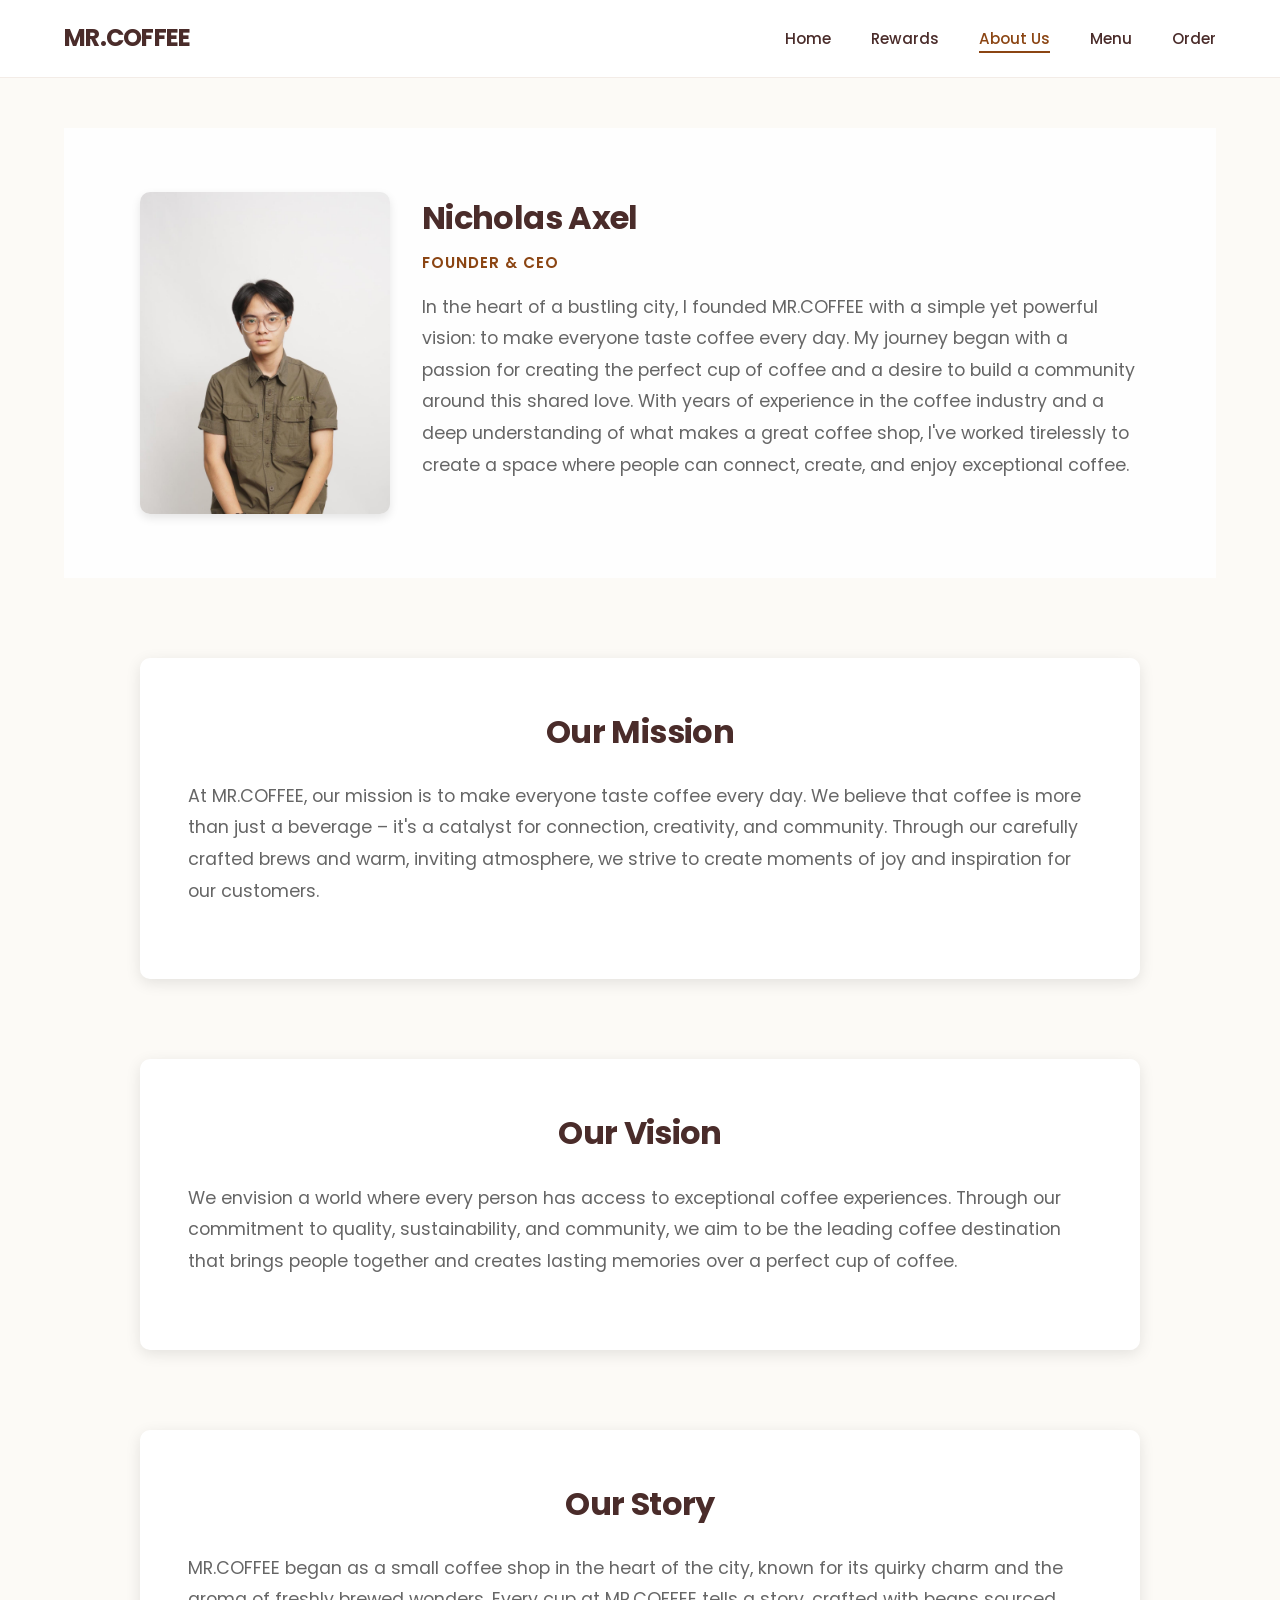
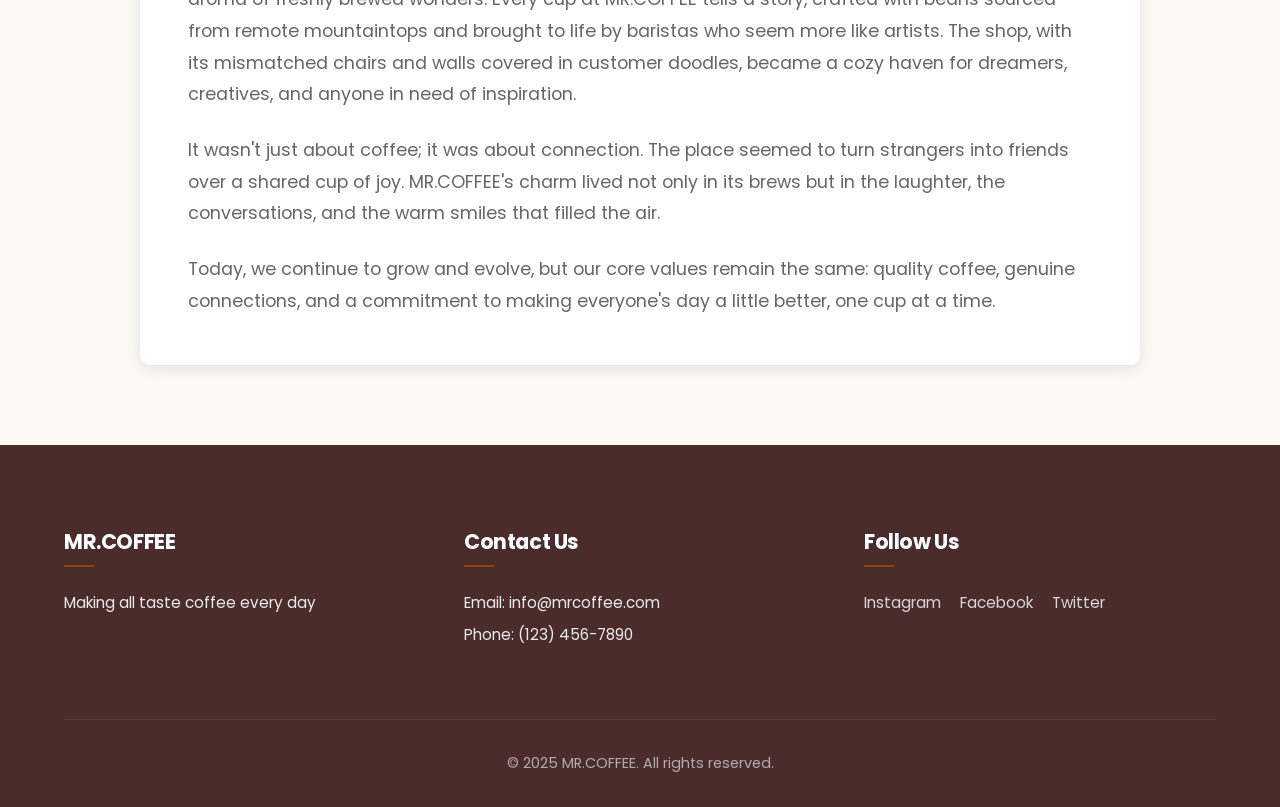
==== pages/about.html @ ff568e62 "Update design and name" ====
<!DOCTYPE html>
<html lang="en">
<head>
    <meta charset="UTF-8">
    <meta name="viewport" content="width=device-width, initial-scale=1.0">
    <title>About Us - MR.COFFEE</title>
    <link rel="stylesheet" href="../css/style.css">
    <link rel="stylesheet" href="../css/responsive.css">
    <link rel="stylesheet" href="../css/about.css">
    <link rel="preconnect" href="https://fonts.googleapis.com">
    <link rel="preconnect" href="https://fonts.gstatic.com" crossorigin>
    <link href="https://fonts.googleapis.com/css2?family=Poppins:wght@300;400;500;600;700&display=swap" rel="stylesheet">
</head>
<body>
    <header>
        <nav class="navbar">
            <div class="logo">
                <h1>MR.COFFEE</h1>
            </div>
            <ul class="nav-links">
                <li><a href="../index.html">Home</a></li>
                <li><a href="rewards.html">Rewards</a></li>
                <li><a href="about.html" class="active">About Us</a></li>
                <li><a href="menu.html">Menu</a></li>
                <li><a href="order.html">Order</a></li>
            </ul>
            <div class="hamburger">
                <span></span>
                <span></span>
                <span></span>
            </div>
        </nav>
    </header>

    <main>
        <section class="about-section">
            <div class="ceo-section">
                <div class="ceo-content">
                    <img src="../images/susantoliman.jpg" alt="Nicholas Axel">
                    <div class="ceo-info">
                        <h2>Nicholas Axel</h2>
                        <p class="title">Founder & CEO</p>
                        <p class="story">
                            In the heart of a bustling city, I founded MR.COFFEE with a simple yet powerful vision: to make everyone taste coffee every day. My journey began with a passion for creating the perfect cup of coffee and a desire to build a community around this shared love. With years of experience in the coffee industry and a deep understanding of what makes a great coffee shop, I've worked tirelessly to create a space where people can connect, create, and enjoy exceptional coffee.
                        </p>
                    </div>
                </div>
            </div>
        </section>
            <div class="mission-section">
                <h2>Our Mission</h2>
                <p>
                    At MR.COFFEE, our mission is to make everyone taste coffee every day. We believe that coffee is more than just a beverage – it's a catalyst for connection, creativity, and community. Through our carefully crafted brews and warm, inviting atmosphere, we strive to create moments of joy and inspiration for our customers.
                </p>
            </div>

            <div class="vision-section">
                <h2>Our Vision</h2>
                <p>
                    We envision a world where every person has access to exceptional coffee experiences. Through our commitment to quality, sustainability, and community, we aim to be the leading coffee destination that brings people together and creates lasting memories over a perfect cup of coffee.
                </p>
            </div>

            <div class="story-section">
                <h2>Our Story</h2>
                <p>
                    MR.COFFEE began as a small coffee shop in the heart of the city, known for its quirky charm and the aroma of freshly brewed wonders. Every cup at MR.COFFEE tells a story, crafted with beans sourced from remote mountaintops and brought to life by baristas who seem more like artists. The shop, with its mismatched chairs and walls covered in customer doodles, became a cozy haven for dreamers, creatives, and anyone in need of inspiration.
                </p>
                <p>
                    It wasn't just about coffee; it was about connection. The place seemed to turn strangers into friends over a shared cup of joy. MR.COFFEE's charm lived not only in its brews but in the laughter, the conversations, and the warm smiles that filled the air.
                </p>
                <p>
                    Today, we continue to grow and evolve, but our core values remain the same: quality coffee, genuine connections, and a commitment to making everyone's day a little better, one cup at a time.
                </p>
            </div>
        </section>
    </main>

    <footer>
        <div class="footer-content">
            <div class="footer-section">
                <h3>MR.COFFEE</h3>
                <p>Making all taste coffee every day</p>
            </div>
            <div class="footer-section">
                <h3>Contact Us</h3>
                <p>Email: info@mrcoffee.com</p>
                <p>Phone: (123) 456-7890</p>
            </div>
            <div class="footer-section">
                <h3>Follow Us</h3>
                <div class="social-links">
                    <a href="#">Instagram</a>
                    <a href="#">Facebook</a>
                    <a href="#">Twitter</a>
                </div>
            </div>
        </div>
        <div class="footer-bottom">
            <p>&copy; 2025 MR.COFFEE. All rights reserved.</p>
        </div>
    </footer>

    <script src="../js/main.js"></script>
</body>
</html>
---- css/style.css ----
/* Premium Coffee Shop CSS Reset & Variables */
:root {
    --primary-color: #4A2C2A;
    --accent-color: #8B4513;
    --accent-hover: #6B3410;
    --bg-color: #FCFAF6;
    --card-bg: #FFFFFF;
    --text-main: #333333;
    --text-muted: #666666;
}

* {
    margin: 0;
    padding: 0;
    box-sizing: border-box;
}

body {
    font-family: 'Poppins', sans-serif;
    line-height: 1.6;
    color: var(--text-main);
    background-color: var(--bg-color);
    -webkit-font-smoothing: antialiased;
}

/* Typography Enhancements */
h1, h2, h3, h4 {
    color: var(--primary-color);
    letter-spacing: -0.02em;
}

/* Navigation - Glassmorphism */
.navbar {
    display: flex;
    justify-content: space-between;
    align-items: center;
    padding: 1.2rem 5%;
    background-color: rgba(255, 255, 255, 0.85);
    backdrop-filter: blur(12px);
    -webkit-backdrop-filter: blur(12px);
    border-bottom: 1px solid rgba(139, 69, 19, 0.1);
    position: fixed;
    width: 100%;
    top: 0;
    z-index: 1000;
    transition: all 0.3s ease;
}

.logo h1 {
    font-size: 1.5rem;
    font-weight: 700;
    letter-spacing: -0.03em;
    text-transform: uppercase;
}

.logo {
    display: flex;
    align-items: center;
    gap: 12px;
}

.logo img {
    height: 38px;
    width: auto;
    object-fit: contain;
}

.nav-links {
    display: flex;
    list-style: none;
    gap: 2.5rem;
}

.nav-links a {
    text-decoration: none;
    color: var(--primary-color);
    font-weight: 500;
    font-size: 0.95rem;
    position: relative;
    padding-bottom: 4px;
    transition: color 0.3s ease;
}

.nav-links a::after {
    content: '';
    position: absolute;
    bottom: 0;
    left: 0;
    width: 0%;
    height: 2px;
    background-color: var(--accent-color);
    transition: width 0.3s ease;
}

.nav-links a:hover {
    color: var(--accent-color);
}

.nav-links a:hover::after, .nav-links a.active::after {
    width: 100%;
}

.nav-links a.active {
    color: var(--accent-color);
}

/* Banner Section - Modern Layout */
.banner {
    height: 100vh;
    background: url('../images/banner.jpeg');
    background-size: cover;
    background-position: center;
    background-attachment: fixed;
    display: flex;
    align-items: center;
    justify-content: center;
    text-align: center;
}

.banner-content {
    max-width: 700px;
    padding: 3rem;
    background: rgba(74, 44, 42, 0.6);
    backdrop-filter: blur(10px);
    -webkit-backdrop-filter: blur(10px);
    border-radius: 24px;
    border: 1px solid rgba(255,255,255,0.1);
    color: #fff;
    margin-top: 50px;
    box-shadow: 0 20px 40px rgba(0,0,0,0.2);
}

.banner-content h2 {
    color: #fff;
    font-size: 3.5rem;
    font-weight: 700;
    margin-bottom: 1rem;
    line-height: 1.1;
    text-shadow: 0 2px 10px rgba(0,0,0,0.3);
}

.banner-content p {
    font-size: 1.1rem;
    font-weight: 300;
    margin-bottom: 2.5rem;
    opacity: 0.9;
}

/* Section Headings */
section > h2 {
    text-align: center;
    font-size: 2.5rem;
    margin-bottom: 3.5rem;
    position: relative;
}

section > h2::after {
    content: '';
    display: block;
    width: 60px;
    height: 3px;
    background-color: var(--accent-color);
    margin: 1rem auto 0;
    border-radius: 2px;
}

/* Most Ordered Section */
.most-ordered {
    padding: 6rem 5%;
}

.product-grid {
    display: grid;
    grid-template-columns: repeat(auto-fit, minmax(260px, 1fr));
    gap: 2.5rem;
    max-width: 1200px;
    margin: 0 auto;
}

.product-card {
    background-color: var(--card-bg);
    border-radius: 24px;
    overflow: hidden;
    box-shadow: 0 10px 30px rgba(74, 44, 42, 0.06);
    text-align: center;
    display: flex;
    flex-direction: column;
    border: 1px solid rgba(139, 69, 19, 0.05);
    transition: transform 0.4s cubic-bezier(0.165, 0.84, 0.44, 1), box-shadow 0.4s cubic-bezier(0.165, 0.84, 0.44, 1);
}

.product-card:hover {
    transform: translateY(-8px);
    box-shadow: 0 20px 40px rgba(74, 44, 42, 0.12);
}

.product-card .img-container {
    overflow: hidden;
    width: 100%;
    height: 240px;
    position: relative;
}

.product-card img {
    width: 100%;
    height: 100%;
    object-fit: cover;
    display: block;
    transition: transform 0.6s ease;
}

.product-card:hover img {
    transform: scale(1.1);
}

.product-card h3 {
    font-size: 1.25rem;
    margin: 1.5rem 0 0.2rem;
}

.product-card .price {
    color: var(--accent-color);
    font-weight: 600;
    font-size: 1.1rem;
    margin-bottom: 1.5rem;
}

/* Special Reward Section - Ticket Style */
.special-reward {
    padding: 6rem 5%;
    background-color: #F5EFEB;
}

.reward-card {
    display: flex;
    align-items: center;
    background-color: var(--card-bg);
    border-radius: 24px;
    box-shadow: 0 15px 35px rgba(74, 44, 42, 0.08);
    overflow: hidden;
    max-width: 900px;
    margin: 0 auto;
    border: 1px solid rgba(255,255,255,0.5);
    position: relative;
}

.reward-img-wrapper {
    width: 45%;
    height: 100%;
    overflow: hidden;
    position: relative;
}

.reward-img-wrapper::after {
    content: '';
    position: absolute;
    top: 0; right: 0; bottom: 0;
    width: 40px;
    background: linear-gradient(to right, transparent, var(--card-bg));
    z-index: 2;
}

.reward-card img {
    width: 100%;
    height: 100%;
    min-height: 300px;
    object-fit: cover;
    transition: transform 0.6s ease;
}

.reward-card:hover img {
    transform: scale(1.05);
}

.reward-info {
    padding: 3rem;
    flex: 1;
    z-index: 3;
}

.reward-info h3 {
    font-size: 1.8rem;
    margin-bottom: 0.8rem;
}

.reward-info p {
    font-size: 1.05rem;
    color: var(--text-muted);
    margin-bottom: 2rem;
}

/* CEO Preview Section - Organic Blob */
.ceo-preview {
    padding: 8rem 5%;
    background-color: var(--bg-color);
}

.ceo-content {
    display: flex;
    align-items: center;
    gap: 5rem;
    max-width: 1000px;
    margin: 0 auto;
}

.ceo-content img {
    width: 350px;
    height: 350px;
    object-fit: cover;
    border-radius: 30% 70% 70% 30% / 30% 30% 70% 70%;
    box-shadow: 15px 15px 0px rgba(139, 69, 19, 0.1);
    transition: all 0.5s ease-in-out;
}

.ceo-content:hover img {
    border-radius: 50% 50% 50% 50% / 50% 50% 50% 50%;
    transform: translateY(-5px);
}

.ceo-info h3 {
    font-size: 2rem;
    margin-bottom: 0.2rem;
}

.ceo-info p:first-of-type {
    color: var(--accent-color);
    font-weight: 600;
    margin-bottom: 1rem;
    font-size: 0.95rem;
    letter-spacing: 1px;
    text-transform: uppercase;
}

.ceo-info p:nth-of-type(2) {
    font-size: 1.1rem;
    color: var(--text-muted);
    margin-bottom: 2rem;
    line-height: 1.8;
}

/* Buttons */
.cta-button, .btn-reward {
    display: inline-block;
    padding: 0.8rem 2.2rem;
    background-color: var(--accent-color);
    color: #fff;
    text-decoration: none;
    border-radius: 30px;
    font-weight: 500;
    font-size: 0.95rem;
    transition: all 0.3s ease;
    box-shadow: 0 4px 15px rgba(139, 69, 19, 0.25);
    border: 2px solid transparent;
}

.cta-button:hover, .btn-reward:hover {
    background-color: transparent;
    color: var(--accent-color);
    border-color: var(--accent-color);
    transform: translateY(-3px);
    box-shadow: 0 8px 20px rgba(139, 69, 19, 0.15);
}

.cta-button:active, .btn-reward:active {
    transform: scale(0.96) translateY(0);
}

.product-card .cta-button {
    margin: 0 1.5rem 1.5rem;
    padding: 0.6rem 1.5rem;
}

/* Footer */
footer {
    background-color: var(--primary-color);
    color: rgba(255, 255, 255, 0.9);
    padding: 5rem 5% 2rem;
}

.footer-content {
    display: grid;
    grid-template-columns: repeat(auto-fit, minmax(250px, 1fr));
    gap: 3rem;
    margin-bottom: 4rem;
    max-width: 1200px;
    margin-left: auto;
    margin-right: auto;
}

.footer-section h3 {
    color: #fff;
    margin-bottom: 1.5rem;
    font-size: 1.3rem;
    position: relative;
    padding-bottom: 0.5rem;
}

.footer-section h3::after {
    content: '';
    position: absolute;
    bottom: 0;
    left: 0;
    width: 30px;
    height: 2px;
    background-color: var(--accent-color);
}

.footer-section p {
    margin-bottom: 0.5rem;
    font-size: 0.95rem;
}

.social-links {
    display: flex;
    gap: 1.2rem;
}

.social-links a {
    color: rgba(255,255,255,0.8);
    text-decoration: none;
    transition: color 0.3s ease;
    font-size: 0.95rem;
}

.social-links a:hover {
    color: var(--accent-color);
}

.footer-bottom {
    text-align: center;
    padding-top: 2rem;
    border-top: 1px solid rgba(255,255,255,0.1);
    font-size: 0.9rem;
    color: rgba(255,255,255,0.6);
}

/* Responsive */
@media (max-width: 768px) {
    .ceo-content, .reward-card {
        flex-direction: column;
        text-align: center;
    }
    
    .reward-img-wrapper {
        width: 100%;
        height: 250px;
    }
    
    .reward-img-wrapper::after {
        background: linear-gradient(to bottom, transparent, var(--card-bg));
        width: 100%;
        height: 40px;
        top: auto;
    }
    
    .nav-links {
        display: none;
    }
    
    .hamburger {
        display: flex;
    }
}

/* Animations */
@keyframes fadeInUp {
    from { opacity: 0; transform: translateY(30px); }
    to { opacity: 1; transform: translateY(0); }
}

.hamburger {
    display: none;
    flex-direction: column;
    gap: 6px;
    cursor: pointer;
}

.hamburger span {
    width: 30px;
    height: 3px;
    background-color: var(--primary-color);
    transition: all 0.3s ease;
}

/* Scroll Animations */
.fade-in-section {
    opacity: 0;
    transform: translateY(40px);
    transition: opacity 1s cubic-bezier(0.165, 0.84, 0.44, 1), transform 1s cubic-bezier(0.165, 0.84, 0.44, 1);
    will-change: opacity, transform;
}
.fade-in-section.is-visible {
    opacity: 1;
    transform: none;
}
---- css/responsive.css ----
@media screen and (max-width: 1024px) {
    .banner-content h2 {
        font-size: 2.8rem;
    }

    .ceo-content {
        flex-direction: column;
        text-align: center;
    }

    .ceo-content img {
        width: 250px;
        height: 250px;
    }
}

@media screen and (max-width: 768px) {
    .navbar {
        padding: 1rem 3%;
    }

    .nav-links {
        display: none;
        position: absolute;
        top: 100%;
        left: 0;
        width: 100%;
        background-color: #fff;
        padding: 1rem 0;
        flex-direction: column;
        align-items: center;
        box-shadow: 0 2px 5px rgba(0,0,0,0.1);
    }

    .nav-links.active {
        display: flex;
    }

    .hamburger {
        display: flex;
    }

    .banner-content h2 {
        font-size: 2.2rem;
    }

    .banner-content p {
        font-size: 1rem;
    }

    .reward-card {
        flex-direction: column;
    }

    .reward-card img {
        width: 100%;
        height: 200px;
    }

    .product-grid {
        grid-template-columns: repeat(2, 1fr);
    }
}

@media screen and (max-width: 480px) {
    .banner-content h2 {
        font-size: 1.8rem;
    }

    .product-grid {
        grid-template-columns: 1fr;
    }

    .footer-content {
        grid-template-columns: 1fr;
        text-align: center;
    }

    .social-links {
        justify-content: center;
    }

    .ceo-content img {
        width: 200px;
        height: 200px;
    }
}
---- css/about.css ----
.about-section {
    padding: 8rem 5% 5rem;
}

.ceo-section {
  background: #fefefe;
  padding: 4rem 5%;
}

.ceo-content {
  display: flex;
  flex-wrap: wrap;
  align-items: flex-start;
  gap: 2rem;
}

.ceo-content img {
  width: 250px;
  height: auto;
  border-radius: 10px;
  object-fit: cover;
  box-shadow: 0 4px 10px rgba(0, 0, 0, 0.1);
}

.ceo-info {
  flex: 1;
}

.ceo-info h2 {
  font-size: 2rem;
  color: #4A2C2A;
  margin-bottom: 0.5rem;
}

.ceo-info .title {
  font-size: 1.1rem;
  font-weight: 600;
  color: #8B4513;
  margin-bottom: 1rem;
}

.ceo-info .story {
  font-size: 1rem;
  color: #555;
  line-height: 1.6;
}

.mission-section,
.vision-section,
.story-section {
    max-width: 1000px;
    margin: 0 auto 5rem;
    padding: 3rem;
    background-color: #fff;
    border-radius: 10px;
    box-shadow: 0 4px 15px rgba(0,0,0,0.1);
}

.mission-section h2,
.vision-section h2,
.story-section h2 {
    color: #4A2C2A;
    font-size: 2rem;
    margin-bottom: 1.5rem;
    text-align: center;
}

.mission-section p,
.vision-section p,
.story-section p {
    color: #666;
    line-height: 1.8;
    font-size: 1.1rem;
    margin-bottom: 1.5rem;
}

.story-section p:last-child {
    margin-bottom: 0;
}

/* Animation */
.mission-section,
.vision-section,
.story-section {
    opacity: 0;
    transform: translateY(20px);
    animation: fadeInUp 0.5s ease forwards;
}

.mission-section {
    animation-delay: 0.2s;
}

.vision-section {
    animation-delay: 0.4s;
}

.story-section {
    animation-delay: 0.6s;
}

@keyframes fadeInUp {
    from {
        opacity: 0;
        transform: translateY(20px);
    }
    to {
        opacity: 1;
        transform: translateY(0);
    }
}

/* Responsive tes */
@media screen and (max-width: 1024px) {
    .ceo-content {
        flex-direction: column;
        text-align: center;
        gap: 2rem;
    }

    .ceo-content img {
        width: 300px;
        height: 300px;
    }
}

@media screen and (max-width: 768px) {
    .about-section {
        padding: 6rem 3% 3rem;
    }

    .mission-section,
    .vision-section,
    .story-section {
        padding: 2rem;
    }

    .ceo-info h2 {
        font-size: 2rem;
    }

    .ceo-info .story {
        font-size: 1rem;
    }
}

@media screen and (max-width: 480px) {
    .ceo-content img {
        width: 250px;
        height: 250px;
    }

    .mission-section h2,
    .vision-section h2,
    .story-section h2 {
        font-size: 1.8rem;
    }

    .mission-section p,
    .vision-section p,
    .story-section p {
        font-size: 1rem;
    }
}
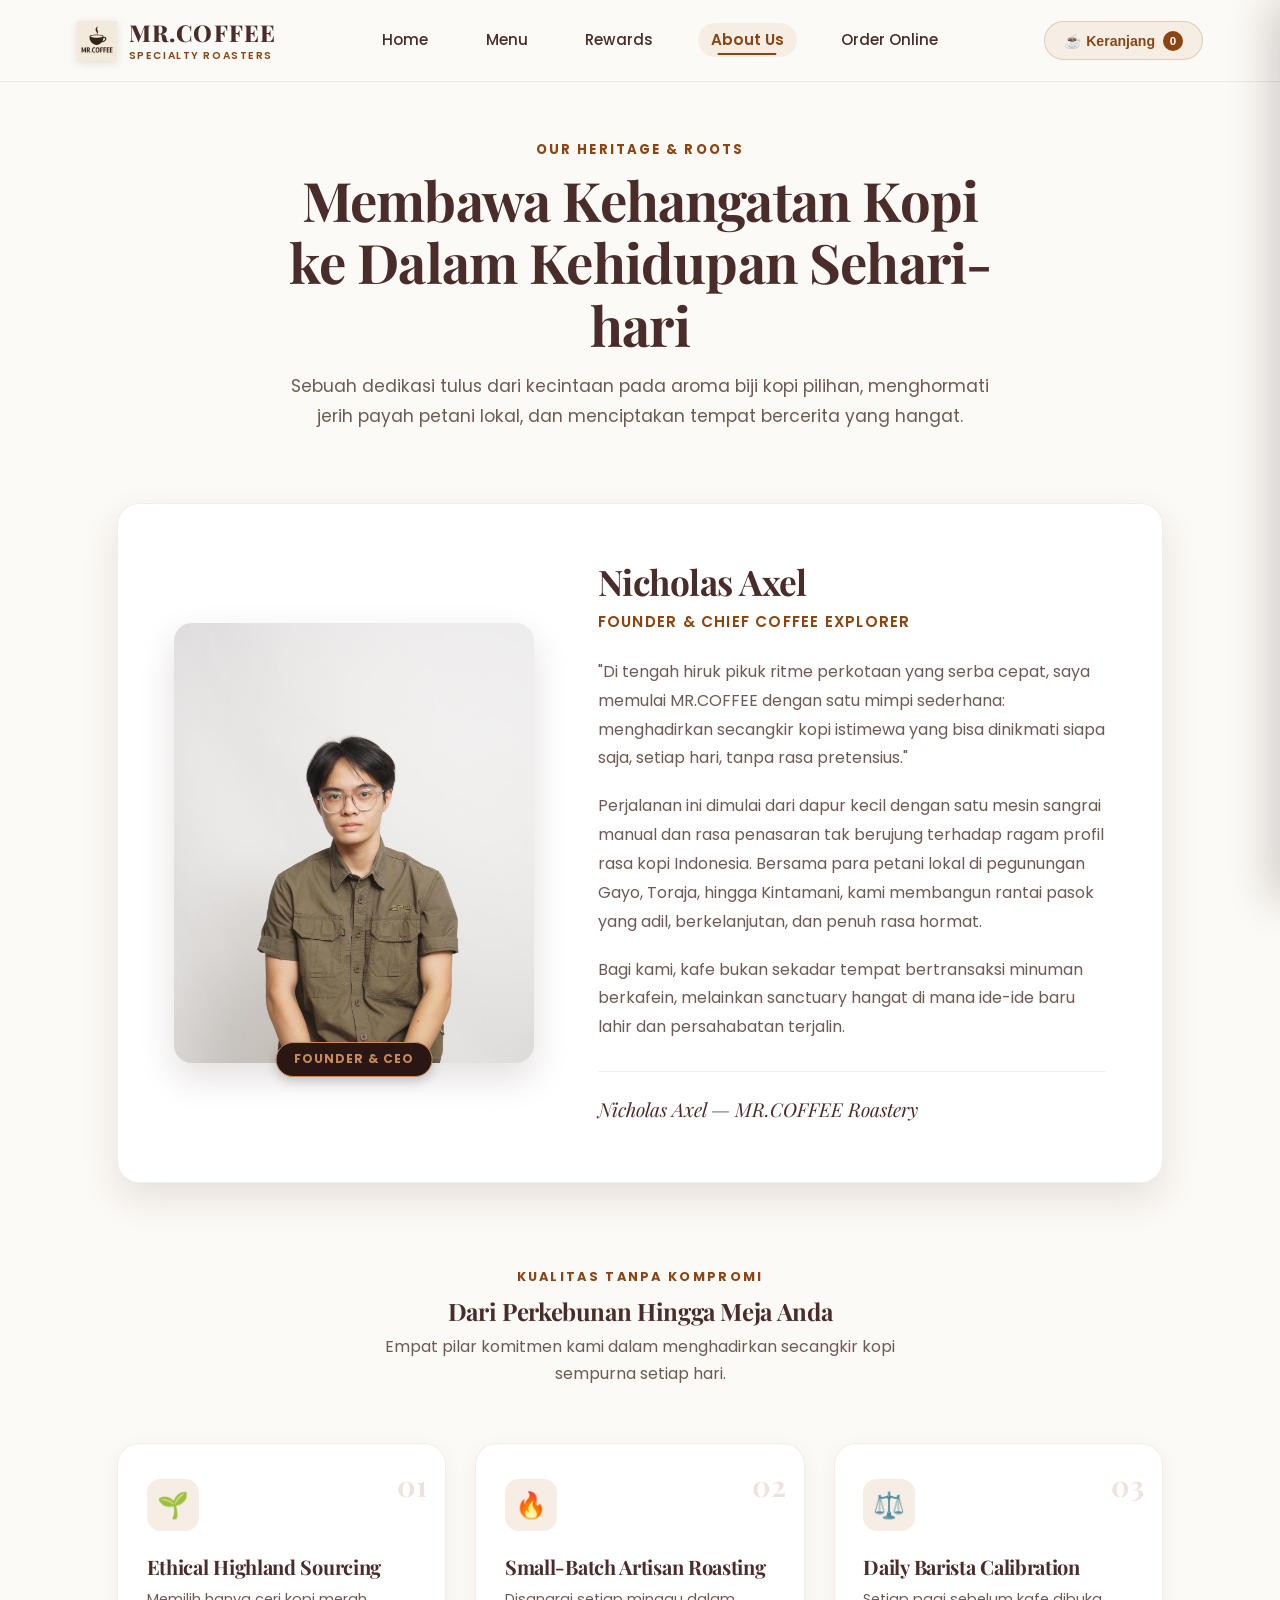
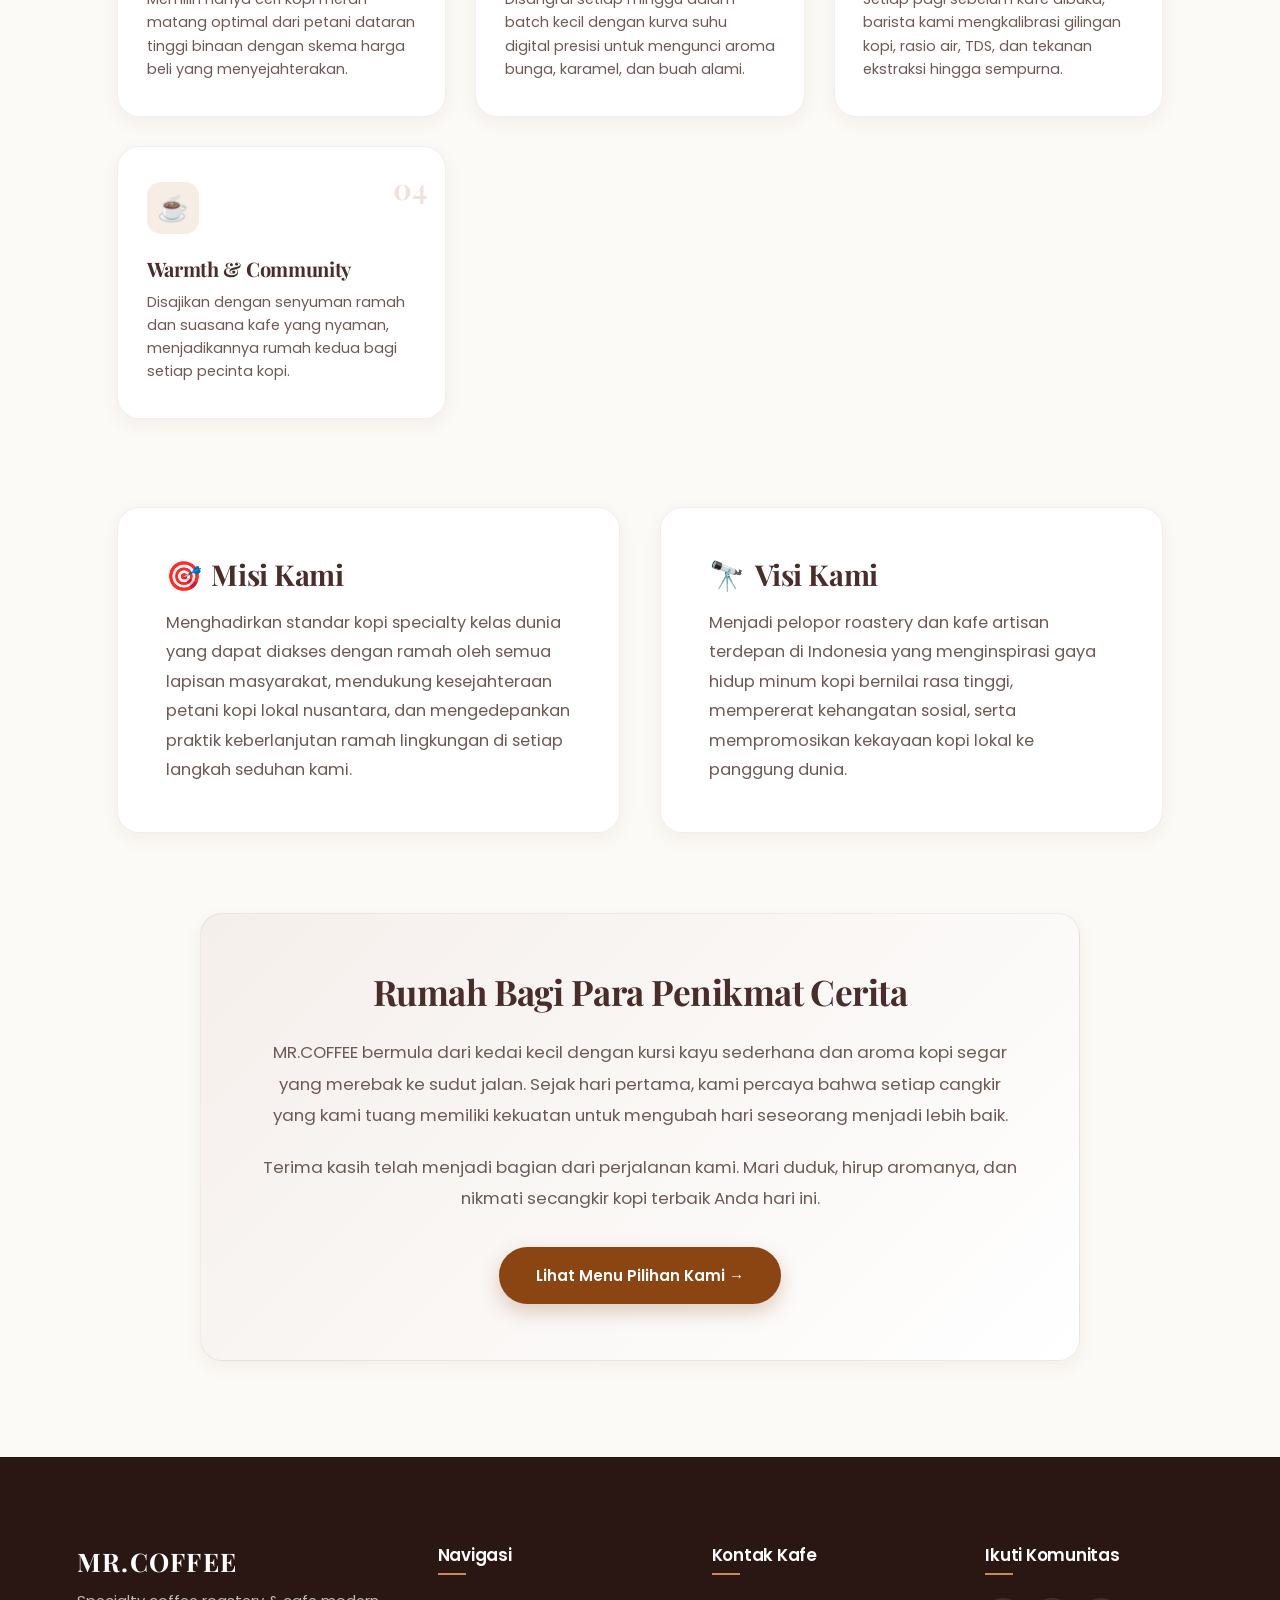
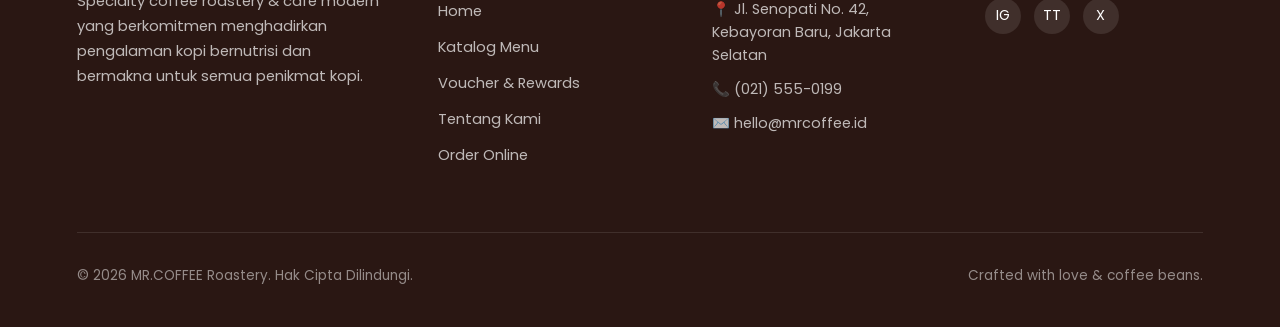
==== commit 3c94edcb: "feat(ui): overhaul flow, artisan layout, component motion, and unified cart system" ====
--- a/pages/about.html
+++ b/pages/about.html
@@ -1,106 +1,201 @@
 <!DOCTYPE html>
-<html lang="en">
+<html lang="id">
 <head>
     <meta charset="UTF-8">
     <meta name="viewport" content="width=device-width, initial-scale=1.0">
-    <title>About Us - MR.COFFEE</title>
-    <link rel="stylesheet" href="../css/style.css">
-    <link rel="stylesheet" href="../css/responsive.css">
-    <link rel="stylesheet" href="../css/about.css">
+    <title>Tentang Kami & Filosofi Kopi - MR.COFFEE</title>
+    <meta name="description" content="Kisah perjalanan MR.COFFEE, filosofi kopi founder Nicholas Axel, dan dedikasi kami menghadirkan biji kopi specialty terbaik Indonesia.">
+    
+    <!-- Google Fonts -->
     <link rel="preconnect" href="https://fonts.googleapis.com">
     <link rel="preconnect" href="https://fonts.gstatic.com" crossorigin>
-    <link href="https://fonts.googleapis.com/css2?family=Poppins:wght@300;400;500;600;700&display=swap" rel="stylesheet">
+    <link href="https://fonts.googleapis.com/css2?family=Playfair+Display:ital,wght@0,600;0,700;1,600&family=Poppins:wght@300;400;500;600;700&display=swap" rel="stylesheet">
+
+    <!-- Stylesheets -->
+    <link rel="stylesheet" href="../css/style.css">
+    <link rel="stylesheet" href="../css/about.css">
 </head>
 <body>
+    <!-- Navigation Bar -->
     <header>
         <nav class="navbar">
-            <div class="logo">
-                <h1>MR.COFFEE</h1>
-            </div>
+            <a href="../index.html" class="logo">
+                <img src="../images/logo copy.png" alt="MR.COFFEE Logo">
+                <div class="logo-text-group">
+                    <h1>MR.COFFEE</h1>
+                    <span class="logo-tagline">Specialty Roasters</span>
+                </div>
+            </a>
+
             <ul class="nav-links">
                 <li><a href="../index.html">Home</a></li>
+                <li><a href="menu.html">Menu</a></li>
                 <li><a href="rewards.html">Rewards</a></li>
                 <li><a href="about.html" class="active">About Us</a></li>
-                <li><a href="menu.html">Menu</a></li>
-                <li><a href="order.html">Order</a></li>
+                <li><a href="order.html">Order Online</a></li>
             </ul>
-            <div class="hamburger">
-                <span></span>
-                <span></span>
-                <span></span>
+
+            <div class="nav-actions">
+                <button class="cart-trigger-btn" aria-label="Lihat Keranjang">
+                    <span>☕ Keranjang</span>
+                    <span class="cart-badge">0</span>
+                </button>
+                <button class="hamburger" aria-label="Toggle Menu">
+                    <span></span>
+                    <span></span>
+                    <span></span>
+                </button>
             </div>
         </nav>
     </header>
 
-    <main>
-        <section class="about-section">
-            <div class="ceo-section">
-                <div class="ceo-content">
-                    <img src="../images/susantoliman.jpg" alt="Nicholas Axel">
-                    <div class="ceo-info">
-                        <h2>Nicholas Axel</h2>
-                        <p class="title">Founder & CEO</p>
-                        <p class="story">
-                            In the heart of a bustling city, I founded MR.COFFEE with a simple yet powerful vision: to make everyone taste coffee every day. My journey began with a passion for creating the perfect cup of coffee and a desire to build a community around this shared love. With years of experience in the coffee industry and a deep understanding of what makes a great coffee shop, I've worked tirelessly to create a space where people can connect, create, and enjoy exceptional coffee.
-                        </p>
-                    </div>
+    <main class="about-page-wrapper">
+        <!-- Hero Header -->
+        <div class="about-hero-block">
+            <span class="section-kicker">OUR HERITAGE & ROOTS</span>
+            <h1>Membawa Kehangatan Kopi ke Dalam Kehidupan Sehari-hari</h1>
+            <p>Sebuah dedikasi tulus dari kecintaan pada aroma biji kopi pilihan, menghormati jerih payah petani lokal, dan menciptakan tempat bercerita yang hangat.</p>
+        </div>
+
+        <!-- Founder Feature -->
+        <div class="founder-editorial-card">
+            <div class="founder-img-col">
+                <div class="founder-frame">
+                    <img src="../images/susantoliman.jpg" alt="Nicholas Axel - Founder & CEO MR.COFFEE">
+                </div>
+                <div class="founder-gold-tag">Founder & CEO</div>
+            </div>
+            <div class="founder-text-col">
+                <h2>Nicholas Axel</h2>
+                <div class="founder-subtitle">Founder & Chief Coffee Explorer</div>
+                <div class="founder-bio">
+                    <p>
+                        "Di tengah hiruk pikuk ritme perkotaan yang serba cepat, saya memulai MR.COFFEE dengan satu mimpi sederhana: menghadirkan secangkir kopi istimewa yang bisa dinikmati siapa saja, setiap hari, tanpa rasa pretensius."
+                    </p>
+                    <p>
+                        Perjalanan ini dimulai dari dapur kecil dengan satu mesin sangrai manual dan rasa penasaran tak berujung terhadap ragam profil rasa kopi Indonesia. Bersama para petani lokal di pegunungan Gayo, Toraja, hingga Kintamani, kami membangun rantai pasok yang adil, berkelanjutan, dan penuh rasa hormat.
+                    </p>
+                    <p>
+                        Bagi kami, kafe bukan sekadar tempat bertransaksi minuman berkafein, melainkan sanctuary hangat di mana ide-ide baru lahir dan persahabatan terjalin.
+                    </p>
+                </div>
+                <div class="founder-signature">
+                    Nicholas Axel — MR.COFFEE Roastery
+                </div>
+            </div>
+        </div>
+
+        <!-- Farm to Cup Process -->
+        <section class="process-section">
+            <div class="process-header">
+                <span class="section-kicker">KUALITAS TANPA KOMPROMI</span>
+                <h2>Dari Perkebunan Hingga Meja Anda</h2>
+                <p style="color:var(--text-muted); max-width:550px; margin:0.5rem auto 0;">Empat pilar komitmen kami dalam menghadirkan secangkir kopi sempurna setiap hari.</p>
+            </div>
+
+            <div class="process-steps-grid">
+                <div class="process-step-card">
+                    <span class="step-num-badge">01</span>
+                    <div class="step-icon-wrap">🌱</div>
+                    <h3>Ethical Highland Sourcing</h3>
+                    <p>Memilih hanya ceri kopi merah matang optimal dari petani dataran tinggi binaan dengan skema harga beli yang menyejahterakan.</p>
+                </div>
+
+                <div class="process-step-card">
+                    <span class="step-num-badge">02</span>
+                    <div class="step-icon-wrap">🔥</div>
+                    <h3>Small-Batch Artisan Roasting</h3>
+                    <p>Disangrai setiap minggu dalam batch kecil dengan kurva suhu digital presisi untuk mengunci aroma bunga, karamel, dan buah alami.</p>
+                </div>
+
+                <div class="process-step-card">
+                    <span class="step-num-badge">03</span>
+                    <div class="step-icon-wrap">⚖️</div>
+                    <h3>Daily Barista Calibration</h3>
+                    <p>Setiap pagi sebelum kafe dibuka, barista kami mengkalibrasi gilingan kopi, rasio air, TDS, dan tekanan ekstraksi hingga sempurna.</p>
+                </div>
+
+                <div class="process-step-card">
+                    <span class="step-num-badge">04</span>
+                    <div class="step-icon-wrap">☕</div>
+                    <h3>Warmth & Community</h3>
+                    <p>Disajikan dengan senyuman ramah dan suasana kafe yang nyaman, menjadikannya rumah kedua bagi setiap pecinta kopi.</p>
                 </div>
             </div>
         </section>
-            <div class="mission-section">
-                <h2>Our Mission</h2>
+
+        <!-- Mission & Vision -->
+        <div class="mission-vision-grid">
+            <div class="mv-card">
+                <h2><span>🎯</span> Misi Kami</h2>
                 <p>
-                    At MR.COFFEE, our mission is to make everyone taste coffee every day. We believe that coffee is more than just a beverage – it's a catalyst for connection, creativity, and community. Through our carefully crafted brews and warm, inviting atmosphere, we strive to create moments of joy and inspiration for our customers.
+                    Menghadirkan standar kopi specialty kelas dunia yang dapat diakses dengan ramah oleh semua lapisan masyarakat, mendukung kesejahteraan petani kopi lokal nusantara, dan mengedepankan praktik keberlanjutan ramah lingkungan di setiap langkah seduhan kami.
                 </p>
             </div>
-
-            <div class="vision-section">
-                <h2>Our Vision</h2>
+            <div class="mv-card">
+                <h2><span>🔭</span> Visi Kami</h2>
                 <p>
-                    We envision a world where every person has access to exceptional coffee experiences. Through our commitment to quality, sustainability, and community, we aim to be the leading coffee destination that brings people together and creates lasting memories over a perfect cup of coffee.
+                    Menjadi pelopor roastery dan kafe artisan terdepan di Indonesia yang menginspirasi gaya hidup minum kopi bernilai rasa tinggi, mempererat kehangatan sosial, serta mempromosikan kekayaan kopi lokal ke panggung dunia.
                 </p>
             </div>
-
-            <div class="story-section">
-                <h2>Our Story</h2>
-                <p>
-                    MR.COFFEE began as a small coffee shop in the heart of the city, known for its quirky charm and the aroma of freshly brewed wonders. Every cup at MR.COFFEE tells a story, crafted with beans sourced from remote mountaintops and brought to life by baristas who seem more like artists. The shop, with its mismatched chairs and walls covered in customer doodles, became a cozy haven for dreamers, creatives, and anyone in need of inspiration.
-                </p>
-                <p>
-                    It wasn't just about coffee; it was about connection. The place seemed to turn strangers into friends over a shared cup of joy. MR.COFFEE's charm lived not only in its brews but in the laughter, the conversations, and the warm smiles that filled the air.
-                </p>
-                <p>
-                    Today, we continue to grow and evolve, but our core values remain the same: quality coffee, genuine connections, and a commitment to making everyone's day a little better, one cup at a time.
-                </p>
-            </div>
-        </section>
+        </div>
+
+        <!-- Cafe Story Card -->
+        <div class="story-full-card">
+            <h2>Rumah Bagi Para Penikmat Cerita</h2>
+            <p>
+                MR.COFFEE bermula dari kedai kecil dengan kursi kayu sederhana dan aroma kopi segar yang merebak ke sudut jalan. Sejak hari pertama, kami percaya bahwa setiap cangkir yang kami tuang memiliki kekuatan untuk mengubah hari seseorang menjadi lebih baik.
+            </p>
+            <p>
+                Terima kasih telah menjadi bagian dari perjalanan kami. Mari duduk, hirup aromanya, dan nikmati secangkir kopi terbaik Anda hari ini.
+            </p>
+            <div style="margin-top: 2rem;">
+                <a href="menu.html" class="btn-primary">
+                    <span>Lihat Menu Pilihan Kami →</span>
+                </a>
+            </div>
+        </div>
     </main>
 
+    <!-- Footer -->
     <footer>
         <div class="footer-content">
+            <div class="footer-brand">
+                <h3>MR.COFFEE</h3>
+                <p>Specialty coffee roastery & cafe modern yang berkomitmen menghadirkan pengalaman kopi bernutrisi dan bermakna untuk semua penikmat kopi.</p>
+            </div>
             <div class="footer-section">
-                <h3>MR.COFFEE</h3>
-                <p>Making all taste coffee every day</p>
+                <h4>Navigasi</h4>
+                <ul class="footer-nav-list">
+                    <li><a href="../index.html">Home</a></li>
+                    <li><a href="menu.html">Katalog Menu</a></li>
+                    <li><a href="rewards.html">Voucher & Rewards</a></li>
+                    <li><a href="about.html">Tentang Kami</a></li>
+                    <li><a href="order.html">Order Online</a></li>
+                </ul>
             </div>
             <div class="footer-section">
-                <h3>Contact Us</h3>
-                <p>Email: info@mrcoffee.com</p>
-                <p>Phone: (123) 456-7890</p>
+                <h4>Kontak Kafe</h4>
+                <p>📍 Jl. Senopati No. 42, Kebayoran Baru, Jakarta Selatan</p>
+                <p>📞 (021) 555-0199</p>
+                <p>✉️ hello@mrcoffee.id</p>
             </div>
             <div class="footer-section">
-                <h3>Follow Us</h3>
+                <h4>Ikuti Komunitas</h4>
                 <div class="social-links">
-                    <a href="#">Instagram</a>
-                    <a href="#">Facebook</a>
-                    <a href="#">Twitter</a>
+                    <a href="#" class="social-icon-btn" title="Instagram">IG</a>
+                    <a href="#" class="social-icon-btn" title="TikTok">TT</a>
+                    <a href="#" class="social-icon-btn" title="Twitter / X">X</a>
                 </div>
             </div>
         </div>
         <div class="footer-bottom">
-            <p>&copy; 2025 MR.COFFEE. All rights reserved.</p>
+            <span>&copy; 2026 MR.COFFEE Roastery. Hak Cipta Dilindungi.</span>
+            <span>Crafted with love & coffee beans.</span>
         </div>
     </footer>
 
+    <!-- Scripts -->
     <script src="../js/main.js"></script>
 </body>
-</html> +</html>
--- a/css/style.css
+++ b/css/style.css
@@ -1,13 +1,41 @@
-
-/* Premium Coffee Shop CSS Reset & Variables */
+/* ==========================================================================
+   MR.COFFEE - ARTISAN SPECIALTY COFFEE DESIGN SYSTEM & MOTION
+   Tone Colors Preserved:
+   Primary: #4A2C2A (Espresso)
+   Accent: #8B4513 (Warm Caramel / Saddle Brown)
+   Accent Hover: #6B3410
+   Background: #FCFAF6 (Warm Cream)
+   Card Background: #FFFFFF
+   ========================================================================== */
+
 :root {
     --primary-color: #4A2C2A;
+    --primary-deep: #2A1713;
+    --primary-light: #5F3937;
     --accent-color: #8B4513;
     --accent-hover: #6B3410;
+    --accent-gold: #C68B59;
+    --accent-soft: #F6EDE4;
+    --accent-light: rgba(139, 69, 19, 0.08);
     --bg-color: #FCFAF6;
+    --bg-surface: #F5EFEB;
     --card-bg: #FFFFFF;
-    --text-main: #333333;
-    --text-muted: #666666;
+    --text-main: #2C1B18;
+    --text-muted: #6E5A54;
+    --text-light: #9B8680;
+    --border-subtle: rgba(74, 44, 42, 0.08);
+    --border-accent: rgba(139, 69, 19, 0.2);
+    --radius-sm: 8px;
+    --radius-md: 14px;
+    --radius-lg: 22px;
+    --radius-pill: 9999px;
+    --shadow-subtle: 0 6px 20px rgba(74, 44, 42, 0.05);
+    --shadow-hover: 0 16px 36px rgba(74, 44, 42, 0.12);
+    --shadow-drawer: -10px 0 40px rgba(42, 23, 19, 0.2);
+    --font-serif: 'Playfair Display', Georgia, serif;
+    --font-sans: 'Poppins', -apple-system, BlinkMacSystemFont, 'Segoe UI', Roboto, sans-serif;
+    --transition-smooth: all 0.35s cubic-bezier(0.16, 1, 0.3, 1);
+    --transition-bounce: all 0.5s cubic-bezier(0.34, 1.56, 0.64, 1);
 }
 
 * {
@@ -16,190 +44,717 @@
     box-sizing: border-box;
 }
 
+html {
+    scroll-behavior: smooth;
+}
+
 body {
-    font-family: 'Poppins', sans-serif;
-    line-height: 1.6;
+    font-family: var(--font-sans);
+    line-height: 1.65;
     color: var(--text-main);
     background-color: var(--bg-color);
     -webkit-font-smoothing: antialiased;
+    -moz-osx-font-smoothing: grayscale;
+    overflow-x: hidden;
 }
 
 /* Typography Enhancements */
-h1, h2, h3, h4 {
+h1, h2, h3, h4, .serif-font {
+    font-family: var(--font-serif);
     color: var(--primary-color);
-    letter-spacing: -0.02em;
-}
-
-/* Navigation - Glassmorphism */
+    font-weight: 700;
+    line-height: 1.25;
+    letter-spacing: -0.015em;
+}
+
+p {
+    color: var(--text-muted);
+}
+
+a {
+    color: inherit;
+    text-decoration: none;
+}
+
+/* ==========================================================================
+   NAVIGATION - FLOATING ARTISAN GLASSMORPHISM
+   ========================================================================== */
 .navbar {
     display: flex;
     justify-content: space-between;
     align-items: center;
-    padding: 1.2rem 5%;
-    background-color: rgba(255, 255, 255, 0.85);
-    backdrop-filter: blur(12px);
-    -webkit-backdrop-filter: blur(12px);
-    border-bottom: 1px solid rgba(139, 69, 19, 0.1);
+    padding: 1.1rem 6%;
+    background-color: rgba(252, 250, 246, 0.85);
+    backdrop-filter: blur(16px);
+    -webkit-backdrop-filter: blur(16px);
+    border-bottom: 1px solid var(--border-subtle);
     position: fixed;
     width: 100%;
     top: 0;
     z-index: 1000;
-    transition: all 0.3s ease;
-}
-
-.logo h1 {
-    font-size: 1.5rem;
-    font-weight: 700;
-    letter-spacing: -0.03em;
-    text-transform: uppercase;
+    transition: var(--transition-smooth);
+}
+
+.navbar.scrolled {
+    padding: 0.8rem 6%;
+    background-color: rgba(255, 255, 255, 0.94);
+    box-shadow: 0 10px 30px rgba(74, 44, 42, 0.08);
+    border-bottom-color: rgba(139, 69, 19, 0.12);
 }
 
 .logo {
     display: flex;
     align-items: center;
     gap: 12px;
+    cursor: pointer;
+    transition: transform 0.3s ease;
+}
+
+.logo:hover {
+    transform: scale(1.02);
 }
 
 .logo img {
-    height: 38px;
+    height: 40px;
     width: auto;
     object-fit: contain;
+    filter: drop-shadow(0 2px 4px rgba(74, 44, 42, 0.15));
+}
+
+.logo-text-group {
+    display: flex;
+    flex-direction: column;
+}
+
+.logo h1 {
+    font-size: 1.45rem;
+    font-weight: 800;
+    letter-spacing: 0.05em;
+    color: var(--primary-color);
+    margin: 0;
+}
+
+.logo-tagline {
+    font-size: 0.65rem;
+    letter-spacing: 0.15em;
+    text-transform: uppercase;
+    color: var(--accent-color);
+    font-weight: 600;
 }
 
 .nav-links {
     display: flex;
     list-style: none;
-    gap: 2.5rem;
+    gap: 2rem;
+    align-items: center;
 }
 
 .nav-links a {
-    text-decoration: none;
     color: var(--primary-color);
     font-weight: 500;
     font-size: 0.95rem;
-    position: relative;
-    padding-bottom: 4px;
-    transition: color 0.3s ease;
+    padding: 0.4rem 0.8rem;
+    border-radius: var(--radius-pill);
+    position: relative;
+    transition: var(--transition-smooth);
 }
 
 .nav-links a::after {
     content: '';
     position: absolute;
-    bottom: 0;
-    left: 0;
-    width: 0%;
+    bottom: 2px;
+    left: 50%;
+    width: 0;
     height: 2px;
     background-color: var(--accent-color);
-    transition: width 0.3s ease;
+    transition: all 0.3s ease;
+    transform: translateX(-50%);
+    border-radius: 2px;
 }
 
 .nav-links a:hover {
     color: var(--accent-color);
 }
 
-.nav-links a:hover::after, .nav-links a.active::after {
-    width: 100%;
+.nav-links a:hover::after,
+.nav-links a.active::after {
+    width: 60%;
 }
 
 .nav-links a.active {
     color: var(--accent-color);
-}
-
-/* Banner Section - Modern Layout */
-.banner {
-    height: 100vh;
-    background: url('../images/banner.jpeg');
-    background-size: cover;
-    background-position: center;
-    background-attachment: fixed;
+    font-weight: 600;
+    background-color: var(--accent-soft);
+}
+
+.nav-actions {
+    display: flex;
+    align-items: center;
+    gap: 1rem;
+}
+
+/* Nav Cart Button */
+.cart-trigger-btn {
+    display: flex;
+    align-items: center;
+    gap: 8px;
+    background-color: var(--accent-soft);
+    color: var(--accent-color);
+    border: 1px solid var(--border-accent);
+    padding: 0.55rem 1.2rem;
+    border-radius: var(--radius-pill);
+    font-weight: 600;
+    font-size: 0.88rem;
+    cursor: pointer;
+    transition: var(--transition-smooth);
+    position: relative;
+}
+
+.cart-trigger-btn:hover {
+    background-color: var(--accent-color);
+    color: #fff;
+    transform: translateY(-2px);
+    box-shadow: 0 6px 16px rgba(139, 69, 19, 0.2);
+}
+
+.cart-badge {
+    background-color: var(--accent-color);
+    color: #fff;
+    font-size: 0.72rem;
+    font-weight: 700;
+    min-width: 20px;
+    height: 20px;
+    border-radius: var(--radius-pill);
     display: flex;
     align-items: center;
     justify-content: center;
+    padding: 0 5px;
+    transition: var(--transition-bounce);
+}
+
+.cart-trigger-btn:hover .cart-badge {
+    background-color: #fff;
+    color: var(--accent-color);
+}
+
+.cart-badge.pulse {
+    animation: badgeBounce 0.45s ease;
+}
+
+@keyframes badgeBounce {
+    0% { transform: scale(1); }
+    50% { transform: scale(1.4); }
+    100% { transform: scale(1); }
+}
+
+/* Hamburger Menu Toggle */
+.hamburger {
+    display: none;
+    flex-direction: column;
+    gap: 5px;
+    cursor: pointer;
+    padding: 8px;
+    border-radius: var(--radius-sm);
+    background: none;
+    border: none;
+}
+
+.hamburger span {
+    width: 24px;
+    height: 2.5px;
+    background-color: var(--primary-color);
+    border-radius: 2px;
+    transition: all 0.3s ease;
+}
+
+.hamburger.active span:nth-child(1) {
+    transform: translateY(7.5px) rotate(45deg);
+}
+
+.hamburger.active span:nth-child(2) {
+    opacity: 0;
+    transform: translateX(8px);
+}
+
+.hamburger.active span:nth-child(3) {
+    transform: translateY(-7.5px) rotate(-45deg);
+}
+
+/* ==========================================================================
+   HERO / BANNER SECTION - EDITORIAL SPLIT WITH MOTION
+   ========================================================================== */
+.hero-section {
+    min-height: 100vh;
+    padding: 7.5rem 6% 4rem;
+    position: relative;
+    display: flex;
+    align-items: center;
+    background: linear-gradient(135deg, #FCFAF6 0%, #F5EFEB 100%);
+    overflow: hidden;
+}
+
+.hero-bg-overlay {
+    position: absolute;
+    inset: 0;
+    background: radial-gradient(circle at 80% 30%, rgba(198, 139, 89, 0.12) 0%, transparent 60%);
+    pointer-events: none;
+}
+
+.hero-container {
+    max-width: 1240px;
+    margin: 0 auto;
+    display: grid;
+    grid-template-columns: 1.15fr 0.85fr;
+    gap: 4rem;
+    align-items: center;
+    position: relative;
+    z-index: 2;
+    width: 100%;
+}
+
+.hero-content {
+    display: flex;
+    flex-direction: column;
+    align-items: flex-start;
+}
+
+.hero-pill-badge {
+    display: inline-flex;
+    align-items: center;
+    gap: 8px;
+    background: #fff;
+    border: 1px solid var(--border-accent);
+    color: var(--accent-color);
+    padding: 0.45rem 1.1rem;
+    border-radius: var(--radius-pill);
+    font-size: 0.82rem;
+    font-weight: 600;
+    letter-spacing: 0.03em;
+    margin-bottom: 1.4rem;
+    box-shadow: 0 4px 12px rgba(139, 69, 19, 0.08);
+}
+
+.hero-pill-badge span.dot {
+    width: 8px;
+    height: 8px;
+    background-color: var(--accent-gold);
+    border-radius: 50%;
+    display: inline-block;
+    animation: blink 2s infinite ease-in-out;
+}
+
+@keyframes blink {
+    0%, 100% { opacity: 1; transform: scale(1); }
+    50% { opacity: 0.4; transform: scale(0.8); }
+}
+
+.hero-title {
+    font-size: clamp(2.6rem, 5vw, 4.2rem);
+    color: var(--primary-color);
+    line-height: 1.1;
+    margin-bottom: 1.2rem;
+}
+
+.hero-title em {
+    font-style: italic;
+    color: var(--accent-color);
+    position: relative;
+}
+
+.hero-subtitle {
+    font-size: clamp(1rem, 1.5vw, 1.15rem);
+    color: var(--text-muted);
+    line-height: 1.7;
+    margin-bottom: 2.2rem;
+    max-width: 540px;
+}
+
+.hero-cta-group {
+    display: flex;
+    gap: 1rem;
+    align-items: center;
+    flex-wrap: wrap;
+    margin-bottom: 3rem;
+}
+
+.hero-metrics {
+    display: flex;
+    gap: 2.5rem;
+    padding-top: 2rem;
+    border-top: 1px solid var(--border-subtle);
+    width: 100%;
+}
+
+.metric-item {
+    display: flex;
+    flex-direction: column;
+}
+
+.metric-number {
+    font-family: var(--font-serif);
+    font-size: 1.8rem;
+    font-weight: 700;
+    color: var(--primary-color);
+    line-height: 1;
+    margin-bottom: 4px;
+}
+
+.metric-label {
+    font-size: 0.78rem;
+    color: var(--text-light);
+    text-transform: uppercase;
+    letter-spacing: 0.08em;
+    font-weight: 500;
+}
+
+/* Hero Visual / Card Stage */
+.hero-visual {
+    position: relative;
+    display: flex;
+    justify-content: center;
+    align-items: center;
+}
+
+.hero-card-stage {
+    position: relative;
+    width: 100%;
+    max-width: 420px;
+    border-radius: var(--radius-lg);
+    background: #fff;
+    padding: 1.2rem;
+    box-shadow: 0 25px 60px -15px rgba(74, 44, 42, 0.18);
+    border: 1px solid rgba(255, 255, 255, 0.8);
+    transform: rotate(-1.5deg);
+    transition: var(--transition-smooth);
+}
+
+.hero-card-stage:hover {
+    transform: rotate(0deg) translateY(-8px);
+    box-shadow: 0 35px 70px -15px rgba(74, 44, 42, 0.22);
+}
+
+.hero-image-wrapper {
+    position: relative;
+    height: 380px;
+    border-radius: calc(var(--radius-lg) - 6px);
+    overflow: hidden;
+}
+
+.hero-image-wrapper img {
+    width: 100%;
+    height: 100%;
+    object-fit: cover;
+    transition: transform 0.8s ease;
+}
+
+.hero-card-stage:hover .hero-image-wrapper img {
+    transform: scale(1.06);
+}
+
+/* Floating Badges on Hero */
+.floating-glass-badge {
+    position: absolute;
+    background: rgba(255, 255, 255, 0.88);
+    backdrop-filter: blur(12px);
+    -webkit-backdrop-filter: blur(12px);
+    padding: 0.85rem 1.25rem;
+    border-radius: var(--radius-md);
+    box-shadow: 0 12px 30px rgba(74, 44, 42, 0.12);
+    border: 1px solid rgba(255, 255, 255, 0.9);
+    display: flex;
+    align-items: center;
+    gap: 12px;
+    z-index: 5;
+    animation: floatMotion 4s ease-in-out infinite;
+}
+
+.floating-glass-badge.top-badge {
+    top: -20px;
+    left: -25px;
+    animation-delay: 0s;
+}
+
+.floating-glass-badge.bottom-badge {
+    bottom: -20px;
+    right: -25px;
+    animation-delay: 2s;
+}
+
+@keyframes floatMotion {
+    0%, 100% { transform: translateY(0); }
+    50% { transform: translateY(-8px); }
+}
+
+.badge-icon-box {
+    width: 38px;
+    height: 38px;
+    border-radius: 50%;
+    background-color: var(--accent-soft);
+    color: var(--accent-color);
+    display: flex;
+    align-items: center;
+    justify-content: center;
+    font-size: 1.1rem;
+}
+
+.badge-text-box h5 {
+    font-family: var(--font-sans);
+    font-size: 0.88rem;
+    font-weight: 700;
+    color: var(--primary-color);
+    margin: 0;
+}
+
+.badge-text-box p {
+    font-size: 0.75rem;
+    color: var(--text-muted);
+    margin: 0;
+}
+
+/* ==========================================================================
+   BUTTONS & TACTILE CONTROLS
+   ========================================================================== */
+.btn-primary {
+    display: inline-flex;
+    align-items: center;
+    justify-content: center;
+    gap: 10px;
+    padding: 0.85rem 2.2rem;
+    background-color: var(--accent-color);
+    color: #fff;
+    font-weight: 600;
+    font-size: 0.95rem;
+    border-radius: var(--radius-pill);
+    border: 2px solid var(--accent-color);
+    box-shadow: 0 8px 20px rgba(139, 69, 19, 0.25);
+    cursor: pointer;
+    transition: var(--transition-smooth);
+}
+
+.btn-primary:hover {
+    background-color: var(--accent-hover);
+    border-color: var(--accent-hover);
+    transform: translateY(-3px);
+    box-shadow: 0 12px 28px rgba(139, 69, 19, 0.32);
+    color: #fff;
+}
+
+.btn-primary:active {
+    transform: translateY(0) scale(0.97);
+}
+
+.btn-secondary {
+    display: inline-flex;
+    align-items: center;
+    justify-content: center;
+    gap: 8px;
+    padding: 0.85rem 2rem;
+    background-color: transparent;
+    color: var(--primary-color);
+    font-weight: 600;
+    font-size: 0.95rem;
+    border-radius: var(--radius-pill);
+    border: 2px solid var(--primary-color);
+    cursor: pointer;
+    transition: var(--transition-smooth);
+}
+
+.btn-secondary:hover {
+    background-color: var(--primary-color);
+    color: #fff;
+    transform: translateY(-3px);
+    box-shadow: 0 8px 20px rgba(74, 44, 42, 0.15);
+}
+
+.btn-secondary:active {
+    transform: translateY(0) scale(0.97);
+}
+
+/* Quick Add Button on Cards */
+.btn-quick-add {
+    display: inline-flex;
+    align-items: center;
+    justify-content: center;
+    gap: 6px;
+    background-color: var(--accent-soft);
+    color: var(--accent-color);
+    border: 1px solid var(--border-accent);
+    padding: 0.6rem 1.2rem;
+    border-radius: var(--radius-pill);
+    font-size: 0.86rem;
+    font-weight: 600;
+    cursor: pointer;
+    transition: var(--transition-smooth);
+    width: 100%;
+}
+
+.btn-quick-add:hover {
+    background-color: var(--accent-color);
+    color: #fff;
+    border-color: var(--accent-color);
+    transform: translateY(-2px);
+    box-shadow: 0 6px 14px rgba(139, 69, 19, 0.2);
+}
+
+.btn-quick-add:active {
+    transform: scale(0.96);
+}
+
+.btn-quick-add.added {
+    background-color: #2D6A4F;
+    color: #fff;
+    border-color: #2D6A4F;
+}
+
+/* ==========================================================================
+   ARTISAN PILLARS / FEATURES SECTION
+   ========================================================================== */
+.features-section {
+    padding: 5rem 6%;
+    background-color: #fff;
+    position: relative;
+    border-bottom: 1px solid var(--border-subtle);
+}
+
+.features-grid {
+    max-width: 1200px;
+    margin: 0 auto;
+    display: grid;
+    grid-template-columns: repeat(auto-fit, minmax(280px, 1fr));
+    gap: 2rem;
+}
+
+.feature-card {
+    padding: 2.2rem 2rem;
+    border-radius: var(--radius-lg);
+    background: var(--bg-color);
+    border: 1px solid var(--border-subtle);
+    transition: var(--transition-smooth);
+    display: flex;
+    flex-direction: column;
+    align-items: flex-start;
+}
+
+.feature-card:hover {
+    transform: translateY(-6px);
+    box-shadow: var(--shadow-hover);
+    border-color: var(--border-accent);
+    background: #fff;
+}
+
+.feature-icon-wrapper {
+    width: 54px;
+    height: 54px;
+    border-radius: var(--radius-md);
+    background: var(--accent-soft);
+    color: var(--accent-color);
+    display: flex;
+    align-items: center;
+    justify-content: center;
+    font-size: 1.5rem;
+    margin-bottom: 1.4rem;
+    transition: var(--transition-bounce);
+}
+
+.feature-card:hover .feature-icon-wrapper {
+    transform: scale(1.1) rotate(5deg);
+    background-color: var(--accent-color);
+    color: #fff;
+}
+
+.feature-card h3 {
+    font-size: 1.25rem;
+    margin-bottom: 0.6rem;
+}
+
+.feature-card p {
+    font-size: 0.92rem;
+    line-height: 1.6;
+}
+
+/* ==========================================================================
+   MOST ORDERED SECTION - CARDS WITH ELEVATED AESTHETICS
+   ========================================================================== */
+.section-header-block {
     text-align: center;
-}
-
-.banner-content {
-    max-width: 700px;
-    padding: 3rem;
-    background: rgba(74, 44, 42, 0.6);
-    backdrop-filter: blur(10px);
-    -webkit-backdrop-filter: blur(10px);
-    border-radius: 24px;
-    border: 1px solid rgba(255,255,255,0.1);
-    color: #fff;
-    margin-top: 50px;
-    box-shadow: 0 20px 40px rgba(0,0,0,0.2);
-}
-
-.banner-content h2 {
-    color: #fff;
-    font-size: 3.5rem;
+    max-width: 680px;
+    margin: 0 auto 3.5rem;
+}
+
+.section-kicker {
+    font-size: 0.8rem;
+    text-transform: uppercase;
+    letter-spacing: 0.18em;
     font-weight: 700;
-    margin-bottom: 1rem;
-    line-height: 1.1;
-    text-shadow: 0 2px 10px rgba(0,0,0,0.3);
-}
-
-.banner-content p {
-    font-size: 1.1rem;
-    font-weight: 300;
-    margin-bottom: 2.5rem;
-    opacity: 0.9;
-}
-
-/* Section Headings */
-section > h2 {
-    text-align: center;
-    font-size: 2.5rem;
-    margin-bottom: 3.5rem;
-    position: relative;
-}
-
-section > h2::after {
-    content: '';
-    display: block;
-    width: 60px;
-    height: 3px;
-    background-color: var(--accent-color);
-    margin: 1rem auto 0;
-    border-radius: 2px;
-}
-
-/* Most Ordered Section */
+    color: var(--accent-color);
+    margin-bottom: 0.6rem;
+    display: inline-block;
+}
+
+.section-title {
+    font-size: clamp(2rem, 3.5vw, 2.8rem);
+    margin-bottom: 0.8rem;
+    color: var(--primary-color);
+}
+
+.section-desc {
+    font-size: 1.02rem;
+    color: var(--text-muted);
+}
+
 .most-ordered {
-    padding: 6rem 5%;
+    padding: 6.5rem 6%;
+    background-color: var(--bg-color);
 }
 
 .product-grid {
     display: grid;
-    grid-template-columns: repeat(auto-fit, minmax(260px, 1fr));
-    gap: 2.5rem;
+    grid-template-columns: repeat(auto-fill, minmax(260px, 1fr));
+    gap: 2.2rem;
     max-width: 1200px;
     margin: 0 auto;
 }
 
 .product-card {
     background-color: var(--card-bg);
-    border-radius: 24px;
+    border-radius: var(--radius-lg);
     overflow: hidden;
-    box-shadow: 0 10px 30px rgba(74, 44, 42, 0.06);
-    text-align: center;
+    box-shadow: var(--shadow-subtle);
     display: flex;
     flex-direction: column;
-    border: 1px solid rgba(139, 69, 19, 0.05);
-    transition: transform 0.4s cubic-bezier(0.165, 0.84, 0.44, 1), box-shadow 0.4s cubic-bezier(0.165, 0.84, 0.44, 1);
+    border: 1px solid var(--border-subtle);
+    transition: var(--transition-smooth);
+    position: relative;
 }
 
 .product-card:hover {
     transform: translateY(-8px);
-    box-shadow: 0 20px 40px rgba(74, 44, 42, 0.12);
+    box-shadow: var(--shadow-hover);
+    border-color: var(--border-accent);
+}
+
+.product-badge {
+    position: absolute;
+    top: 14px;
+    left: 14px;
+    background: rgba(42, 23, 19, 0.8);
+    backdrop-filter: blur(8px);
+    color: #fff;
+    font-size: 0.72rem;
+    font-weight: 600;
+    padding: 0.3rem 0.75rem;
+    border-radius: var(--radius-pill);
+    z-index: 3;
+    letter-spacing: 0.04em;
+    text-transform: uppercase;
 }
 
 .product-card .img-container {
     overflow: hidden;
     width: 100%;
-    height: 240px;
-    position: relative;
+    height: 230px;
+    position: relative;
+    background-color: var(--bg-surface);
 }
 
 .product-card img {
@@ -207,290 +762,782 @@
     height: 100%;
     object-fit: cover;
     display: block;
-    transition: transform 0.6s ease;
+    transition: transform 0.7s cubic-bezier(0.16, 1, 0.3, 1);
 }
 
 .product-card:hover img {
-    transform: scale(1.1);
+    transform: scale(1.08);
+}
+
+.product-info {
+    padding: 1.5rem;
+    display: flex;
+    flex-direction: column;
+    flex-grow: 1;
+}
+
+.product-category-tag {
+    font-size: 0.75rem;
+    font-weight: 600;
+    text-transform: uppercase;
+    color: var(--accent-gold);
+    letter-spacing: 0.08em;
+    margin-bottom: 0.3rem;
 }
 
 .product-card h3 {
-    font-size: 1.25rem;
-    margin: 1.5rem 0 0.2rem;
+    font-size: 1.22rem;
+    margin-bottom: 0.4rem;
+    color: var(--primary-color);
+}
+
+.product-taste-notes {
+    font-size: 0.8rem;
+    color: var(--text-light);
+    margin-bottom: 1.2rem;
+    line-height: 1.4;
+    min-height: 34px;
+}
+
+.product-card-footer {
+    display: flex;
+    align-items: center;
+    justify-content: space-between;
+    margin-top: auto;
+    padding-top: 1rem;
+    border-top: 1px solid var(--border-subtle);
+    gap: 10px;
 }
 
 .product-card .price {
     color: var(--accent-color);
-    font-weight: 600;
-    font-size: 1.1rem;
-    margin-bottom: 1.5rem;
-}
-
-/* Special Reward Section - Ticket Style */
+    font-weight: 700;
+    font-size: 1.15rem;
+    font-family: var(--font-sans);
+}
+
+/* ==========================================================================
+   PERFORATED ARTISAN REWARD TICKET
+   ========================================================================== */
 .special-reward {
-    padding: 6rem 5%;
-    background-color: #F5EFEB;
+    padding: 6.5rem 6%;
+    background-color: var(--bg-surface);
+    position: relative;
+}
+
+.reward-ticket-wrapper {
+    max-width: 960px;
+    margin: 0 auto;
 }
 
 .reward-card {
     display: flex;
-    align-items: center;
     background-color: var(--card-bg);
-    border-radius: 24px;
-    box-shadow: 0 15px 35px rgba(74, 44, 42, 0.08);
+    border-radius: var(--radius-lg);
+    box-shadow: var(--shadow-hover);
     overflow: hidden;
-    max-width: 900px;
-    margin: 0 auto;
-    border: 1px solid rgba(255,255,255,0.5);
-    position: relative;
+    border: 1px solid rgba(255, 255, 255, 0.8);
+    position: relative;
+}
+
+/* Perforated edge notches */
+.reward-card::before,
+.reward-card::after {
+    content: '';
+    position: absolute;
+    width: 24px;
+    height: 24px;
+    background-color: var(--bg-surface);
+    border-radius: 50%;
+    z-index: 5;
+    top: 50%;
+    transform: translateY(-50%);
+}
+
+.reward-card::before {
+    left: calc(45% - 12px);
+}
+
+.reward-card::after {
+    display: none;
 }
 
 .reward-img-wrapper {
     width: 45%;
+    min-height: 320px;
+    overflow: hidden;
+    position: relative;
+}
+
+.reward-img-wrapper img {
+    width: 100%;
     height: 100%;
-    overflow: hidden;
-    position: relative;
-}
-
-.reward-img-wrapper::after {
+    object-fit: cover;
+    transition: transform 0.8s ease;
+}
+
+.reward-card:hover .reward-img-wrapper img {
+    transform: scale(1.05);
+}
+
+.reward-info {
+    padding: 3.2rem 3rem;
+    flex: 1;
+    display: flex;
+    flex-direction: column;
+    justify-content: center;
+    position: relative;
+}
+
+.reward-badge-tag {
+    display: inline-block;
+    background: var(--accent-soft);
+    color: var(--accent-color);
+    font-size: 0.76rem;
+    font-weight: 700;
+    letter-spacing: 0.08em;
+    text-transform: uppercase;
+    padding: 0.3rem 0.85rem;
+    border-radius: var(--radius-pill);
+    margin-bottom: 0.8rem;
+    align-self: flex-start;
+}
+
+.reward-info h3 {
+    font-size: 2rem;
+    margin-bottom: 0.6rem;
+    color: var(--primary-color);
+}
+
+.reward-info p {
+    font-size: 0.98rem;
+    margin-bottom: 1.8rem;
+    line-height: 1.6;
+}
+
+.promo-code-container {
+    display: flex;
+    align-items: center;
+    gap: 12px;
+    flex-wrap: wrap;
+}
+
+.promo-code-box {
+    background: var(--bg-color);
+    border: 1.5px dashed var(--accent-color);
+    padding: 0.6rem 1.2rem;
+    border-radius: var(--radius-md);
+    font-family: monospace;
+    font-size: 1.1rem;
+    font-weight: 700;
+    color: var(--accent-color);
+    letter-spacing: 0.1em;
+}
+
+/* ==========================================================================
+   CEO / FOUNDER SECTION - EDITORIAL MAGAZINE STYLE
+   ========================================================================== */
+.ceo-preview {
+    padding: 7rem 6%;
+    background-color: var(--bg-color);
+}
+
+.ceo-content {
+    display: grid;
+    grid-template-columns: 360px 1fr;
+    gap: 4.5rem;
+    max-width: 1060px;
+    margin: 0 auto;
+    align-items: center;
+}
+
+.ceo-image-wrapper {
+    position: relative;
+}
+
+.ceo-image-wrapper::before {
     content: '';
     position: absolute;
-    top: 0; right: 0; bottom: 0;
-    width: 40px;
-    background: linear-gradient(to right, transparent, var(--card-bg));
+    inset: -12px;
+    border: 2px solid var(--accent-gold);
+    border-radius: var(--radius-lg);
+    opacity: 0.35;
+    z-index: 1;
+    transform: rotate(-2deg);
+    transition: var(--transition-smooth);
+}
+
+.ceo-content:hover .ceo-image-wrapper::before {
+    transform: rotate(0deg);
+    opacity: 0.65;
+}
+
+.ceo-content img {
+    width: 100%;
+    height: 420px;
+    object-fit: cover;
+    border-radius: calc(var(--radius-lg) - 4px);
+    box-shadow: var(--shadow-hover);
+    position: relative;
     z-index: 2;
-}
-
-.reward-card img {
-    width: 100%;
-    height: 100%;
-    min-height: 300px;
-    object-fit: cover;
-    transition: transform 0.6s ease;
-}
-
-.reward-card:hover img {
-    transform: scale(1.05);
-}
-
-.reward-info {
-    padding: 3rem;
-    flex: 1;
-    z-index: 3;
-}
-
-.reward-info h3 {
-    font-size: 1.8rem;
-    margin-bottom: 0.8rem;
-}
-
-.reward-info p {
+    transition: var(--transition-smooth);
+}
+
+.ceo-quote-mark {
+    font-family: var(--font-serif);
+    font-size: 4.5rem;
+    color: var(--accent-gold);
+    line-height: 0.8;
+    margin-bottom: 0.5rem;
+    opacity: 0.6;
+}
+
+.ceo-info h3 {
+    font-size: 2.2rem;
+    margin-bottom: 0.3rem;
+}
+
+.ceo-role {
+    color: var(--accent-color);
+    font-weight: 600;
+    font-size: 0.95rem;
+    letter-spacing: 0.08em;
+    text-transform: uppercase;
+    margin-bottom: 1.4rem;
+}
+
+.ceo-manifesto {
     font-size: 1.05rem;
+    line-height: 1.8;
     color: var(--text-muted);
     margin-bottom: 2rem;
 }
 
-/* CEO Preview Section - Organic Blob */
-.ceo-preview {
-    padding: 8rem 5%;
-    background-color: var(--bg-color);
-}
-
-.ceo-content {
-    display: flex;
-    align-items: center;
-    gap: 5rem;
-    max-width: 1000px;
+/* ==========================================================================
+   DAILY BREW NEWSLETTER CLUB
+   ========================================================================== */
+.newsletter-section {
+    padding: 5rem 6%;
+    background: linear-gradient(135deg, var(--primary-deep) 0%, var(--primary-color) 100%);
+    color: #fff;
+    text-align: center;
+    position: relative;
+    overflow: hidden;
+}
+
+.newsletter-container {
+    max-width: 640px;
     margin: 0 auto;
-}
-
-.ceo-content img {
-    width: 350px;
-    height: 350px;
-    object-fit: cover;
-    border-radius: 30% 70% 70% 30% / 30% 30% 70% 70%;
-    box-shadow: 15px 15px 0px rgba(139, 69, 19, 0.1);
-    transition: all 0.5s ease-in-out;
-}
-
-.ceo-content:hover img {
-    border-radius: 50% 50% 50% 50% / 50% 50% 50% 50%;
-    transform: translateY(-5px);
-}
-
-.ceo-info h3 {
-    font-size: 2rem;
-    margin-bottom: 0.2rem;
-}
-
-.ceo-info p:first-of-type {
-    color: var(--accent-color);
-    font-weight: 600;
-    margin-bottom: 1rem;
+    position: relative;
+    z-index: 2;
+}
+
+.newsletter-section h2 {
+    color: #fff;
+    font-size: 2.3rem;
+    margin-bottom: 0.8rem;
+}
+
+.newsletter-section p {
+    color: rgba(255, 255, 255, 0.8);
+    font-size: 1rem;
+    margin-bottom: 2rem;
+}
+
+.newsletter-form {
+    display: flex;
+    gap: 10px;
+    max-width: 500px;
+    margin: 0 auto;
+}
+
+.newsletter-input {
+    flex: 1;
+    padding: 0.9rem 1.4rem;
+    border-radius: var(--radius-pill);
+    border: 1px solid rgba(255, 255, 255, 0.2);
+    background: rgba(255, 255, 255, 0.1);
+    color: #fff;
+    font-family: var(--font-sans);
     font-size: 0.95rem;
-    letter-spacing: 1px;
-    text-transform: uppercase;
-}
-
-.ceo-info p:nth-of-type(2) {
-    font-size: 1.1rem;
-    color: var(--text-muted);
-    margin-bottom: 2rem;
-    line-height: 1.8;
-}
-
-/* Buttons */
-.cta-button, .btn-reward {
-    display: inline-block;
-    padding: 0.8rem 2.2rem;
-    background-color: var(--accent-color);
-    color: #fff;
-    text-decoration: none;
-    border-radius: 30px;
-    font-weight: 500;
-    font-size: 0.95rem;
-    transition: all 0.3s ease;
-    box-shadow: 0 4px 15px rgba(139, 69, 19, 0.25);
-    border: 2px solid transparent;
-}
-
-.cta-button:hover, .btn-reward:hover {
-    background-color: transparent;
-    color: var(--accent-color);
-    border-color: var(--accent-color);
-    transform: translateY(-3px);
-    box-shadow: 0 8px 20px rgba(139, 69, 19, 0.15);
-}
-
-.cta-button:active, .btn-reward:active {
-    transform: scale(0.96) translateY(0);
-}
-
-.product-card .cta-button {
-    margin: 0 1.5rem 1.5rem;
-    padding: 0.6rem 1.5rem;
-}
-
-/* Footer */
+    outline: none;
+    transition: var(--transition-smooth);
+}
+
+.newsletter-input::placeholder {
+    color: rgba(255, 255, 255, 0.6);
+}
+
+.newsletter-input:focus {
+    background: rgba(255, 255, 255, 0.2);
+    border-color: var(--accent-gold);
+}
+
+/* ==========================================================================
+   FOOTER - REFINED ARTISAN EDITION
+   ========================================================================== */
 footer {
-    background-color: var(--primary-color);
-    color: rgba(255, 255, 255, 0.9);
-    padding: 5rem 5% 2rem;
+    background-color: var(--primary-deep);
+    color: rgba(255, 255, 255, 0.85);
+    padding: 5.5rem 6% 2.5rem;
+    position: relative;
 }
 
 .footer-content {
     display: grid;
-    grid-template-columns: repeat(auto-fit, minmax(250px, 1fr));
-    gap: 3rem;
+    grid-template-columns: 1.4fr 1fr 1fr 1fr;
+    gap: 3.5rem;
     margin-bottom: 4rem;
     max-width: 1200px;
     margin-left: auto;
     margin-right: auto;
 }
 
-.footer-section h3 {
+.footer-brand h3 {
     color: #fff;
+    font-size: 1.6rem;
+    margin-bottom: 0.8rem;
+    letter-spacing: 0.05em;
+}
+
+.footer-brand p {
+    color: rgba(255, 255, 255, 0.7);
+    font-size: 0.92rem;
+    line-height: 1.7;
     margin-bottom: 1.5rem;
-    font-size: 1.3rem;
-    position: relative;
-    padding-bottom: 0.5rem;
-}
-
-.footer-section h3::after {
+}
+
+.footer-section h4 {
+    color: #fff;
+    font-family: var(--font-sans);
+    font-size: 1.05rem;
+    font-weight: 600;
+    margin-bottom: 1.4rem;
+    position: relative;
+    padding-bottom: 0.6rem;
+}
+
+.footer-section h4::after {
     content: '';
     position: absolute;
     bottom: 0;
     left: 0;
-    width: 30px;
+    width: 28px;
     height: 2px;
-    background-color: var(--accent-color);
+    background-color: var(--accent-gold);
 }
 
 .footer-section p {
-    margin-bottom: 0.5rem;
-    font-size: 0.95rem;
+    color: rgba(255, 255, 255, 0.7);
+    font-size: 0.9rem;
+    margin-bottom: 0.7rem;
+    line-height: 1.6;
+}
+
+.footer-nav-list {
+    list-style: none;
+    display: flex;
+    flex-direction: column;
+    gap: 0.6rem;
+}
+
+.footer-nav-list a {
+    color: rgba(255, 255, 255, 0.7);
+    font-size: 0.92rem;
+    transition: color 0.3s ease;
+}
+
+.footer-nav-list a:hover {
+    color: var(--accent-gold);
+    padding-left: 4px;
 }
 
 .social-links {
     display: flex;
-    gap: 1.2rem;
-}
-
-.social-links a {
-    color: rgba(255,255,255,0.8);
-    text-decoration: none;
-    transition: color 0.3s ease;
-    font-size: 0.95rem;
-}
-
-.social-links a:hover {
-    color: var(--accent-color);
+    gap: 0.8rem;
+    margin-top: 1rem;
+}
+
+.social-icon-btn {
+    width: 36px;
+    height: 36px;
+    border-radius: 50%;
+    background: rgba(255, 255, 255, 0.1);
+    display: flex;
+    align-items: center;
+    justify-content: center;
+    color: #fff;
+    font-size: 0.9rem;
+    transition: var(--transition-smooth);
+}
+
+.social-icon-btn:hover {
+    background: var(--accent-color);
+    transform: translateY(-3px);
 }
 
 .footer-bottom {
     text-align: center;
     padding-top: 2rem;
-    border-top: 1px solid rgba(255,255,255,0.1);
-    font-size: 0.9rem;
-    color: rgba(255,255,255,0.6);
-}
-
-/* Responsive */
-@media (max-width: 768px) {
-    .ceo-content, .reward-card {
+    border-top: 1px solid rgba(255, 255, 255, 0.1);
+    font-size: 0.85rem;
+    color: rgba(255, 255, 255, 0.5);
+    display: flex;
+    justify-content: space-between;
+    max-width: 1200px;
+    margin: 0 auto;
+    flex-wrap: wrap;
+    gap: 1rem;
+}
+
+/* ==========================================================================
+   SLIDE-OUT QUICK CART DRAWER
+   ========================================================================== */
+.cart-drawer-overlay {
+    position: fixed;
+    inset: 0;
+    background: rgba(42, 23, 19, 0.6);
+    backdrop-filter: blur(4px);
+    z-index: 1999;
+    opacity: 0;
+    visibility: hidden;
+    transition: var(--transition-smooth);
+}
+
+.cart-drawer-overlay.active {
+    opacity: 1;
+    visibility: visible;
+}
+
+.cart-drawer {
+    position: fixed;
+    top: 0;
+    right: 0;
+    bottom: 0;
+    width: 100%;
+    max-width: 420px;
+    background: #fff;
+    box-shadow: var(--shadow-drawer);
+    z-index: 2000;
+    display: flex;
+    flex-direction: column;
+    transform: translateX(100%);
+    transition: transform 0.4s cubic-bezier(0.16, 1, 0.3, 1);
+}
+
+.cart-drawer.active {
+    transform: translateX(0);
+}
+
+.cart-drawer-header {
+    padding: 1.4rem 1.6rem;
+    display: flex;
+    justify-content: space-between;
+    align-items: center;
+    border-bottom: 1px solid var(--border-subtle);
+    background: var(--bg-color);
+}
+
+.cart-drawer-header h3 {
+    font-size: 1.3rem;
+    margin: 0;
+}
+
+.close-drawer-btn {
+    background: none;
+    border: none;
+    font-size: 1.4rem;
+    color: var(--text-muted);
+    cursor: pointer;
+    width: 34px;
+    height: 34px;
+    border-radius: 50%;
+    display: flex;
+    align-items: center;
+    justify-content: center;
+    transition: var(--transition-smooth);
+}
+
+.close-drawer-btn:hover {
+    background: var(--accent-soft);
+    color: var(--primary-color);
+}
+
+.cart-drawer-body {
+    flex: 1;
+    overflow-y: auto;
+    padding: 1.4rem 1.6rem;
+    display: flex;
+    flex-direction: column;
+    gap: 1.2rem;
+}
+
+.cart-empty-state {
+    display: flex;
+    flex-direction: column;
+    align-items: center;
+    justify-content: center;
+    height: 100%;
+    text-align: center;
+    color: var(--text-muted);
+    padding: 2rem;
+}
+
+.cart-empty-icon {
+    font-size: 3rem;
+    margin-bottom: 1rem;
+    opacity: 0.6;
+}
+
+.cart-item-row {
+    display: flex;
+    align-items: center;
+    gap: 14px;
+    padding-bottom: 1.2rem;
+    border-bottom: 1px solid var(--border-subtle);
+}
+
+.cart-item-img {
+    width: 60px;
+    height: 60px;
+    border-radius: var(--radius-sm);
+    object-fit: cover;
+}
+
+.cart-item-details {
+    flex: 1;
+}
+
+.cart-item-title {
+    font-weight: 600;
+    font-size: 0.95rem;
+    color: var(--primary-color);
+    margin-bottom: 2px;
+}
+
+.cart-item-price {
+    font-size: 0.85rem;
+    color: var(--accent-color);
+    font-weight: 600;
+}
+
+.cart-item-qty-controls {
+    display: flex;
+    align-items: center;
+    gap: 8px;
+    background: var(--bg-surface);
+    border-radius: var(--radius-pill);
+    padding: 3px 8px;
+}
+
+.qty-btn {
+    background: none;
+    border: none;
+    width: 22px;
+    height: 22px;
+    font-size: 1rem;
+    font-weight: 700;
+    color: var(--primary-color);
+    cursor: pointer;
+    display: flex;
+    align-items: center;
+    justify-content: center;
+}
+
+.qty-number {
+    font-size: 0.85rem;
+    font-weight: 600;
+    min-width: 16px;
+    text-align: center;
+}
+
+.cart-drawer-footer {
+    padding: 1.4rem 1.6rem;
+    border-top: 1px solid var(--border-subtle);
+    background: var(--bg-color);
+}
+
+.cart-subtotal-row {
+    display: flex;
+    justify-content: space-between;
+    align-items: center;
+    margin-bottom: 1.2rem;
+}
+
+.cart-subtotal-label {
+    font-size: 0.95rem;
+    color: var(--text-muted);
+}
+
+.cart-subtotal-val {
+    font-size: 1.3rem;
+    font-weight: 700;
+    color: var(--primary-color);
+    font-family: var(--font-sans);
+}
+
+/* ==========================================================================
+   TOAST NOTIFICATION COMPONENT MOTION
+   ========================================================================== */
+.toast-container {
+    position: fixed;
+    bottom: 24px;
+    right: 24px;
+    z-index: 9999;
+    display: flex;
+    flex-direction: column;
+    gap: 10px;
+    pointer-events: none;
+}
+
+.toast-msg {
+    pointer-events: auto;
+    background: rgba(42, 23, 19, 0.95);
+    backdrop-filter: blur(12px);
+    color: #fff;
+    padding: 0.85rem 1.4rem;
+    border-radius: var(--radius-md);
+    box-shadow: 0 10px 30px rgba(0, 0, 0, 0.2);
+    border: 1px solid rgba(255, 255, 255, 0.15);
+    display: flex;
+    align-items: center;
+    gap: 12px;
+    font-size: 0.88rem;
+    animation: toastEnter 0.4s cubic-bezier(0.16, 1, 0.3, 1) forwards;
+    transition: opacity 0.3s ease, transform 0.3s ease;
+}
+
+.toast-msg.hiding {
+    opacity: 0;
+    transform: translateY(12px);
+}
+
+@keyframes toastEnter {
+    from {
+        opacity: 0;
+        transform: translateY(20px) scale(0.95);
+    }
+    to {
+        opacity: 1;
+        transform: translateY(0) scale(1);
+    }
+}
+
+/* ==========================================================================
+   SCROLL REVEAL MOTION & UTILITIES
+   ========================================================================== */
+.reveal {
+    opacity: 0;
+    transform: translateY(30px);
+    transition: opacity 0.8s cubic-bezier(0.16, 1, 0.3, 1), transform 0.8s cubic-bezier(0.16, 1, 0.3, 1);
+    will-change: opacity, transform;
+}
+
+.reveal.is-revealed {
+    opacity: 1;
+    transform: translateY(0);
+}
+
+.stagger-1 { transition-delay: 0.1s; }
+.stagger-2 { transition-delay: 0.2s; }
+.stagger-3 { transition-delay: 0.3s; }
+.stagger-4 { transition-delay: 0.4s; }
+
+/* ==========================================================================
+   RESPONSIVE DESIGN SYSTEM
+   ========================================================================== */
+@media screen and (max-width: 1024px) {
+    .hero-container {
+        grid-template-columns: 1fr;
+        gap: 3rem;
+        text-align: center;
+    }
+    
+    .hero-content {
+        align-items: center;
+    }
+    
+    .hero-subtitle {
+        margin-left: auto;
+        margin-right: auto;
+    }
+    
+    .hero-metrics {
+        justify-content: center;
+    }
+    
+    .ceo-content {
+        grid-template-columns: 1fr;
+        text-align: center;
+    }
+    
+    .ceo-image-wrapper {
+        max-width: 320px;
+        margin: 0 auto;
+    }
+    
+    .footer-content {
+        grid-template-columns: 1fr 1fr;
+        gap: 2.5rem;
+    }
+}
+
+@media screen and (max-width: 768px) {
+    .nav-links {
+        display: none;
+        position: absolute;
+        top: 100%;
+        left: 0;
+        width: 100%;
+        background-color: rgba(255, 255, 255, 0.98);
+        backdrop-filter: blur(16px);
+        padding: 1.5rem 0;
         flex-direction: column;
-        text-align: center;
+        align-items: center;
+        gap: 1.2rem;
+        box-shadow: 0 10px 30px rgba(0,0,0,0.1);
+        border-bottom: 1px solid var(--border-subtle);
+    }
+    
+    .nav-links.active {
+        display: flex;
+    }
+    
+    .hamburger {
+        display: flex;
+    }
+    
+    .reward-card {
+        flex-direction: column;
     }
     
     .reward-img-wrapper {
         width: 100%;
-        height: 250px;
+        min-height: 220px;
     }
     
-    .reward-img-wrapper::after {
-        background: linear-gradient(to bottom, transparent, var(--card-bg));
-        width: 100%;
-        height: 40px;
-        top: auto;
+    .reward-card::before {
+        display: none;
     }
     
-    .nav-links {
-        display: none;
+    .reward-info {
+        padding: 2.2rem 1.8rem;
     }
     
-    .hamburger {
-        display: flex;
-    }
-}
-
-/* Animations */
-@keyframes fadeInUp {
-    from { opacity: 0; transform: translateY(30px); }
-    to { opacity: 1; transform: translateY(0); }
-}
-
-.hamburger {
-    display: none;
-    flex-direction: column;
-    gap: 6px;
-    cursor: pointer;
-}
-
-.hamburger span {
-    width: 30px;
-    height: 3px;
-    background-color: var(--primary-color);
-    transition: all 0.3s ease;
-}
-
-/* Scroll Animations */
-.fade-in-section {
-    opacity: 0;
-    transform: translateY(40px);
-    transition: opacity 1s cubic-bezier(0.165, 0.84, 0.44, 1), transform 1s cubic-bezier(0.165, 0.84, 0.44, 1);
-    will-change: opacity, transform;
-}
-.fade-in-section.is-visible {
-    opacity: 1;
-    transform: none;
-}
+    .newsletter-form {
+        flex-direction: column;
+    }
+    
+    .footer-content {
+        grid-template-columns: 1fr;
+    }
+    
+    .footer-bottom {
+        flex-direction: column;
+        text-align: center;
+    }
+    
+    .cart-drawer {
+        max-width: 100%;
+    }
+}
--- a/css/about.css
+++ b/css/about.css
@@ -1,164 +1,277 @@
-.about-section {
-    padding: 8rem 5% 5rem;
-}
-
-.ceo-section {
-  background: #fefefe;
-  padding: 4rem 5%;
-}
-
-.ceo-content {
-  display: flex;
-  flex-wrap: wrap;
-  align-items: flex-start;
-  gap: 2rem;
-}
-
-.ceo-content img {
-  width: 250px;
-  height: auto;
-  border-radius: 10px;
-  object-fit: cover;
-  box-shadow: 0 4px 10px rgba(0, 0, 0, 0.1);
-}
-
-.ceo-info {
-  flex: 1;
-}
-
-.ceo-info h2 {
-  font-size: 2rem;
-  color: #4A2C2A;
-  margin-bottom: 0.5rem;
-}
-
-.ceo-info .title {
-  font-size: 1.1rem;
-  font-weight: 600;
-  color: #8B4513;
-  margin-bottom: 1rem;
-}
-
-.ceo-info .story {
-  font-size: 1rem;
-  color: #555;
-  line-height: 1.6;
-}
-
-.mission-section,
-.vision-section,
-.story-section {
-    max-width: 1000px;
-    margin: 0 auto 5rem;
+/* ==========================================================================
+   MR.COFFEE - ABOUT US & BRAND STORY STYLES & MOTION
+   Tone Colors Preserved:
+   Primary: #4A2C2A (Espresso), Accent: #8B4513 (Warm Caramel), BG: #FCFAF6
+   ========================================================================== */
+
+.about-page-wrapper {
+    padding: 8.5rem 6% 6rem;
+    max-width: 1200px;
+    margin: 0 auto;
+}
+
+.about-hero-block {
+    text-align: center;
+    max-width: 720px;
+    margin: 0 auto 4.5rem;
+}
+
+.about-hero-block .section-kicker {
+    font-size: 0.82rem;
+    letter-spacing: 0.16em;
+    color: var(--accent-color);
+    text-transform: uppercase;
+    font-weight: 700;
+    margin-bottom: 0.5rem;
+    display: inline-block;
+}
+
+.about-hero-block h1 {
+    font-size: clamp(2.4rem, 4.5vw, 3.4rem);
+    color: var(--primary-color);
+    margin-bottom: 1rem;
+    line-height: 1.15;
+}
+
+.about-hero-block p {
+    font-size: 1.08rem;
+    color: var(--text-muted);
+    line-height: 1.7;
+}
+
+/* Founder Editorial Feature */
+.founder-editorial-card {
+    background: #fff;
+    border-radius: var(--radius-lg);
+    box-shadow: var(--shadow-hover);
+    border: 1px solid var(--border-subtle);
+    padding: 3.5rem;
+    display: grid;
+    grid-template-columns: 360px 1fr;
+    gap: 4rem;
+    align-items: center;
+    margin-bottom: 5rem;
+    position: relative;
+}
+
+.founder-img-col {
+    position: relative;
+}
+
+.founder-frame {
+    position: relative;
+    border-radius: calc(var(--radius-lg) - 4px);
+    overflow: hidden;
+    box-shadow: 0 15px 35px rgba(74, 44, 42, 0.15);
+}
+
+.founder-frame img {
+    width: 100%;
+    height: 440px;
+    object-fit: cover;
+    display: block;
+    transition: transform 0.6s ease;
+}
+
+.founder-editorial-card:hover .founder-frame img {
+    transform: scale(1.03);
+}
+
+.founder-gold-tag {
+    position: absolute;
+    bottom: -14px;
+    left: 50%;
+    transform: translateX(-50%);
+    background: var(--primary-deep);
+    color: var(--accent-gold);
+    border: 1px solid var(--accent-gold);
+    font-size: 0.76rem;
+    font-weight: 700;
+    letter-spacing: 0.08em;
+    text-transform: uppercase;
+    padding: 0.4rem 1.1rem;
+    border-radius: var(--radius-pill);
+    white-space: nowrap;
+    box-shadow: 0 4px 12px rgba(0, 0, 0, 0.2);
+}
+
+.founder-text-col h2 {
+    font-size: 2.2rem;
+    margin-bottom: 0.3rem;
+}
+
+.founder-subtitle {
+    color: var(--accent-color);
+    font-size: 0.95rem;
+    font-weight: 600;
+    text-transform: uppercase;
+    letter-spacing: 0.08em;
+    margin-bottom: 1.5rem;
+}
+
+.founder-bio p {
+    font-size: 1rem;
+    color: var(--text-muted);
+    line-height: 1.8;
+    margin-bottom: 1.2rem;
+}
+
+.founder-signature {
+    margin-top: 1.8rem;
+    padding-top: 1.4rem;
+    border-top: 1px solid var(--border-subtle);
+    font-family: var(--font-serif);
+    font-size: 1.2rem;
+    font-style: italic;
+    color: var(--primary-color);
+}
+
+/* Farm to Cup Visual Process */
+.process-section {
+    margin-bottom: 5.5rem;
+}
+
+.process-header {
+    text-align: center;
+    margin-bottom: 3.5rem;
+}
+
+.process-steps-grid {
+    display: grid;
+    grid-template-columns: repeat(auto-fit, minmax(250px, 1fr));
+    gap: 1.8rem;
+}
+
+.process-step-card {
+    background: #fff;
+    border-radius: var(--radius-lg);
+    padding: 2.2rem 1.8rem;
+    border: 1px solid var(--border-subtle);
+    box-shadow: var(--shadow-subtle);
+    transition: var(--transition-smooth);
+    position: relative;
+    display: flex;
+    flex-direction: column;
+}
+
+.process-step-card:hover {
+    transform: translateY(-6px);
+    box-shadow: var(--shadow-hover);
+    border-color: var(--border-accent);
+}
+
+.step-num-badge {
+    position: absolute;
+    top: 18px;
+    right: 18px;
+    font-family: var(--font-serif);
+    font-size: 1.8rem;
+    font-weight: 700;
+    color: rgba(139, 69, 19, 0.15);
+}
+
+.step-icon-wrap {
+    width: 52px;
+    height: 52px;
+    background: var(--accent-soft);
+    color: var(--accent-color);
+    border-radius: var(--radius-md);
+    display: flex;
+    align-items: center;
+    justify-content: center;
+    font-size: 1.6rem;
+    margin-bottom: 1.4rem;
+}
+
+.process-step-card h3 {
+    font-size: 1.25rem;
+    margin-bottom: 0.6rem;
+}
+
+.process-step-card p {
+    font-size: 0.9rem;
+    line-height: 1.6;
+    color: var(--text-muted);
+}
+
+/* Mission & Vision Split */
+.mission-vision-grid {
+    display: grid;
+    grid-template-columns: 1fr 1fr;
+    gap: 2.5rem;
+    margin-bottom: 5rem;
+}
+
+.mv-card {
+    background: #fff;
+    border-radius: var(--radius-lg);
     padding: 3rem;
-    background-color: #fff;
-    border-radius: 10px;
-    box-shadow: 0 4px 15px rgba(0,0,0,0.1);
-}
-
-.mission-section h2,
-.vision-section h2,
-.story-section h2 {
-    color: #4A2C2A;
-    font-size: 2rem;
-    margin-bottom: 1.5rem;
+    box-shadow: var(--shadow-subtle);
+    border: 1px solid var(--border-subtle);
+    transition: var(--transition-smooth);
+}
+
+.mv-card:hover {
+    border-color: var(--border-accent);
+    box-shadow: var(--shadow-hover);
+}
+
+.mv-card h2 {
+    font-size: 1.8rem;
+    margin-bottom: 1rem;
+    display: flex;
+    align-items: center;
+    gap: 10px;
+}
+
+.mv-card p {
+    font-size: 1.02rem;
+    line-height: 1.8;
+    color: var(--text-muted);
+}
+
+/* Cafe Story Section */
+.story-full-card {
+    background: linear-gradient(135deg, var(--bg-surface) 0%, #fff 100%);
+    border-radius: var(--radius-lg);
+    padding: 3.5rem;
+    border: 1px solid var(--border-subtle);
+    box-shadow: var(--shadow-subtle);
     text-align: center;
-}
-
-.mission-section p,
-.vision-section p,
-.story-section p {
-    color: #666;
-    line-height: 1.8;
-    font-size: 1.1rem;
-    margin-bottom: 1.5rem;
-}
-
-.story-section p:last-child {
+    max-width: 880px;
+    margin: 0 auto;
+}
+
+.story-full-card h2 {
+    font-size: 2.2rem;
+    margin-bottom: 1.4rem;
+}
+
+.story-full-card p {
+    font-size: 1.05rem;
+    line-height: 1.9;
+    color: var(--text-muted);
+    margin-bottom: 1.2rem;
+}
+
+.story-full-card p:last-child {
     margin-bottom: 0;
 }
 
-/* Animation */
-.mission-section,
-.vision-section,
-.story-section {
-    opacity: 0;
-    transform: translateY(20px);
-    animation: fadeInUp 0.5s ease forwards;
-}
-
-.mission-section {
-    animation-delay: 0.2s;
-}
-
-.vision-section {
-    animation-delay: 0.4s;
-}
-
-.story-section {
-    animation-delay: 0.6s;
-}
-
-@keyframes fadeInUp {
-    from {
-        opacity: 0;
-        transform: translateY(20px);
+@media screen and (max-width: 900px) {
+    .founder-editorial-card {
+        grid-template-columns: 1fr;
+        padding: 2.2rem;
+        gap: 2.5rem;
+        text-align: center;
     }
-    to {
-        opacity: 1;
-        transform: translateY(0);
+    
+    .founder-frame {
+        max-width: 320px;
+        margin: 0 auto;
     }
-}
-
-/* Responsive tes */
-@media screen and (max-width: 1024px) {
-    .ceo-content {
-        flex-direction: column;
-        text-align: center;
-        gap: 2rem;
+    
+    .mission-vision-grid {
+        grid-template-columns: 1fr;
     }
-
-    .ceo-content img {
-        width: 300px;
-        height: 300px;
-    }
-}
-
-@media screen and (max-width: 768px) {
-    .about-section {
-        padding: 6rem 3% 3rem;
-    }
-
-    .mission-section,
-    .vision-section,
-    .story-section {
-        padding: 2rem;
-    }
-
-    .ceo-info h2 {
-        font-size: 2rem;
-    }
-
-    .ceo-info .story {
-        font-size: 1rem;
-    }
-}
-
-@media screen and (max-width: 480px) {
-    .ceo-content img {
-        width: 250px;
-        height: 250px;
-    }
-
-    .mission-section h2,
-    .vision-section h2,
-    .story-section h2 {
-        font-size: 1.8rem;
-    }
-
-    .mission-section p,
-    .vision-section p,
-    .story-section p {
-        font-size: 1rem;
-    }
-} +}
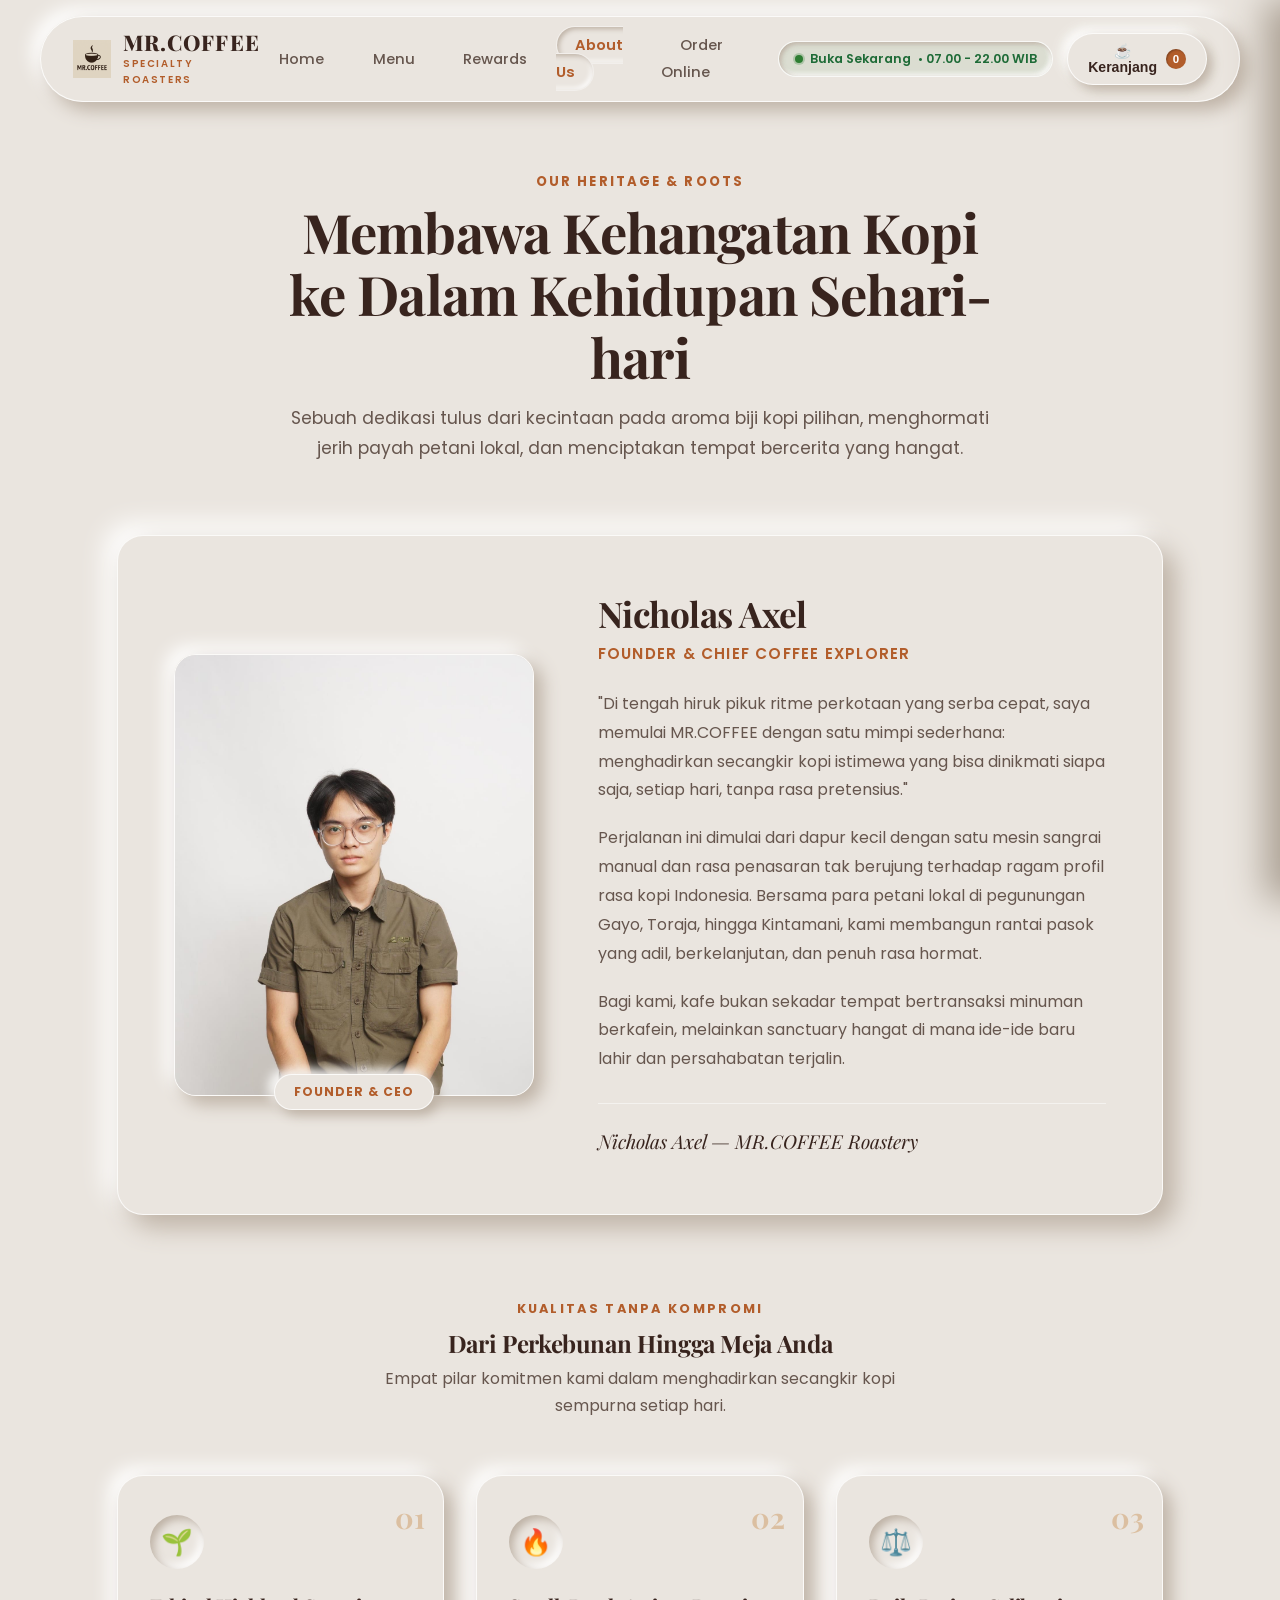
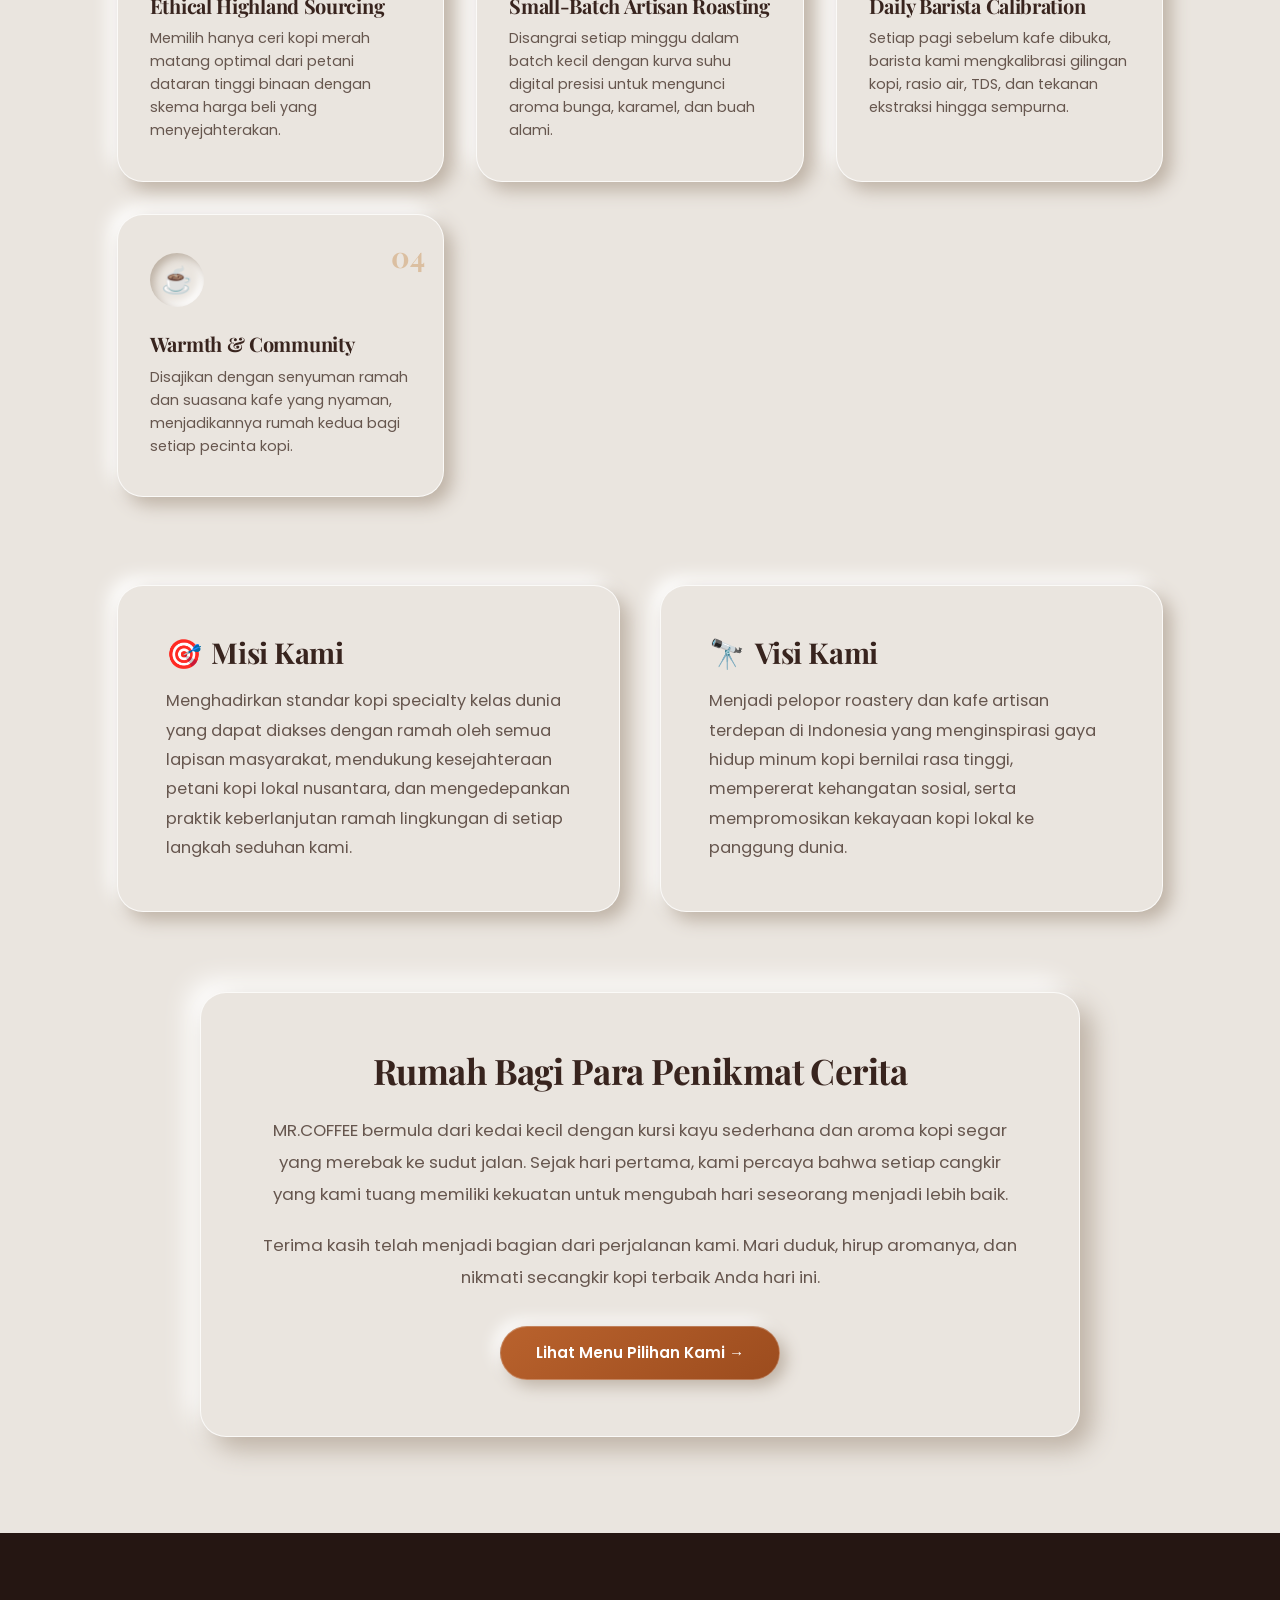
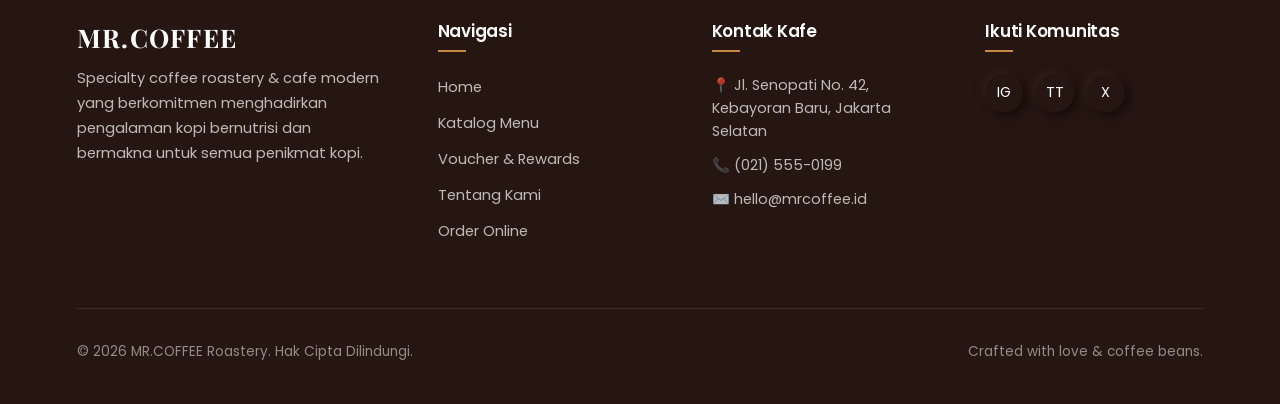
==== commit 0ffb487d: "feat: add browser favicon, POS item customization, live store status, products master data, and 1-cl" ====
--- a/pages/about.html
+++ b/pages/about.html
@@ -10,6 +10,11 @@
     <link rel="preconnect" href="https://fonts.googleapis.com">
     <link rel="preconnect" href="https://fonts.gstatic.com" crossorigin>
     <link href="https://fonts.googleapis.com/css2?family=Playfair+Display:ital,wght@0,600;0,700;1,600&family=Poppins:wght@300;400;500;600;700&display=swap" rel="stylesheet">
+
+    <!-- Favicon / Tab Logo -->
+    <link rel="icon" type="image/png" href="../images/favicon.png">
+    <link rel="shortcut icon" href="../favicon.ico">
+    <link rel="apple-touch-icon" href="../images/favicon-apple.png">
 
     <!-- Stylesheets -->
     <link rel="stylesheet" href="../css/style.css">
@@ -36,6 +41,7 @@
             </ul>
 
             <div class="nav-actions">
+                <div class="store-status-badge"></div>
                 <button class="cart-trigger-btn" aria-label="Lihat Keranjang">
                     <span>☕ Keranjang</span>
                     <span class="cart-badge">0</span>
@@ -196,6 +202,7 @@
     </footer>
 
     <!-- Scripts -->
+    <script src="../js/products-data.js"></script>
     <script src="../js/main.js"></script>
 </body>
 </html>
--- a/css/style.css
+++ b/css/style.css
@@ -1,37 +1,52 @@
 /* ==========================================================================
-   MR.COFFEE - ARTISAN SPECIALTY COFFEE DESIGN SYSTEM & MOTION
-   Tone Colors Preserved:
-   Primary: #4A2C2A (Espresso)
-   Accent: #8B4513 (Warm Caramel / Saddle Brown)
-   Accent Hover: #6B3410
-   Background: #FCFAF6 (Warm Cream)
-   Card Background: #FFFFFF
+   MR.COFFEE - ARTISAN SPECIALTY COFFEE NEUMORPHISM DESIGN SYSTEM
+   Soft UI / Neumorphism Architecture
+   Color Basis: Warm Latte Clay (#ECE7E1)
+   Light Source: Top-Left (#FFFFFF)
+   Shadow: Bottom-Right (#CAC0B4)
    ========================================================================== */
 
 :root {
-    --primary-color: #4A2C2A;
-    --primary-deep: #2A1713;
-    --primary-light: #5F3937;
-    --accent-color: #8B4513;
-    --accent-hover: #6B3410;
-    --accent-gold: #C68B59;
-    --accent-soft: #F6EDE4;
-    --accent-light: rgba(139, 69, 19, 0.08);
-    --bg-color: #FCFAF6;
-    --bg-surface: #F5EFEB;
-    --card-bg: #FFFFFF;
-    --text-main: #2C1B18;
-    --text-muted: #6E5A54;
-    --text-light: #9B8680;
-    --border-subtle: rgba(74, 44, 42, 0.08);
-    --border-accent: rgba(139, 69, 19, 0.2);
-    --radius-sm: 8px;
-    --radius-md: 14px;
-    --radius-lg: 22px;
+    /* Neumorphic Clay Material Colors */
+    --nm-bg: #EAE5DF;
+    --nm-surface: #EAE5DF;
+    --nm-light: #FFFFFF;
+    --nm-shadow: #BDB1A4;
+    --nm-shadow-deep: #ABA093;
+
+    /* Coffee Palette Accents */
+    --primary-color: #38241E;
+    --primary-deep: #251612;
+    --primary-light: #523831;
+    --accent-color: #B25D2B;
+    --accent-hover: #96481A;
+    --accent-gold: #C68845;
+    --accent-soft: #E0D7CE;
+    --accent-light: rgba(178, 93, 43, 0.12);
+    --text-main: #34241E;
+    --text-muted: #66564E;
+    --text-light: #8E7F76;
+    --border-subtle: rgba(255, 255, 255, 0.6);
+    --border-bevel: 1px solid rgba(255, 255, 255, 0.8);
+
+    /* Neumorphic Dual-Shadow Token Hierarchy */
+    --nm-flat: 8px 8px 18px var(--nm-shadow), -8px -8px 18px var(--nm-light);
+    --nm-flat-sm: 5px 5px 12px var(--nm-shadow), -5px -5px 12px var(--nm-light);
+    --nm-flat-lg: 12px 12px 26px var(--nm-shadow), -12px -12px 26px var(--nm-light);
+    --nm-flat-hero: 16px 16px 34px var(--nm-shadow-deep), -16px -16px 34px var(--nm-light);
+    --nm-hover: 11px 11px 22px var(--nm-shadow-deep), -11px -11px 22px var(--nm-light);
+    --nm-inset: inset 4px 4px 8px var(--nm-shadow), inset -4px -4px 8px var(--nm-light);
+    --nm-inset-sm: inset 2px 2px 5px var(--nm-shadow), inset -2px -2px 5px var(--nm-light);
+    --nm-inset-deep: inset 5px 5px 11px var(--nm-shadow), inset -5px -5px 11px var(--nm-light);
+    --nm-pressed: inset 3px 3px 6px var(--nm-shadow), inset -3px -3px 6px var(--nm-light);
+
+    /* Radii */
+    --radius-sm: 10px;
+    --radius-md: 18px;
+    --radius-lg: 26px;
     --radius-pill: 9999px;
-    --shadow-subtle: 0 6px 20px rgba(74, 44, 42, 0.05);
-    --shadow-hover: 0 16px 36px rgba(74, 44, 42, 0.12);
-    --shadow-drawer: -10px 0 40px rgba(42, 23, 19, 0.2);
+
+    /* Typography */
     --font-serif: 'Playfair Display', Georgia, serif;
     --font-sans: 'Poppins', -apple-system, BlinkMacSystemFont, 'Segoe UI', Roboto, sans-serif;
     --transition-smooth: all 0.35s cubic-bezier(0.16, 1, 0.3, 1);
@@ -45,20 +60,23 @@
 }
 
 html {
-    scroll-behavior: smooth;
+    background-color: var(--nm-bg);
+    overflow-x: hidden;
 }
 
 body {
     font-family: var(--font-sans);
     line-height: 1.65;
     color: var(--text-main);
-    background-color: var(--bg-color);
+    background-color: var(--nm-bg);
     -webkit-font-smoothing: antialiased;
     -moz-osx-font-smoothing: grayscale;
     overflow-x: hidden;
-}
-
-/* Typography Enhancements */
+    min-height: 100vh;
+    position: relative;
+}
+
+/* Typography Hierarchy */
 h1, h2, h3, h4, .serif-font {
     font-family: var(--font-serif);
     color: var(--primary-color);
@@ -77,29 +95,40 @@
 }
 
 /* ==========================================================================
-   NAVIGATION - FLOATING ARTISAN GLASSMORPHISM
+   NAVIGATION - FLOATING NEUMORPHIC BAR
    ========================================================================== */
+header {
+    position: fixed;
+    top: 1rem;
+    left: 0;
+    width: 100%;
+    z-index: 1000;
+    display: flex;
+    justify-content: center;
+    padding: 0 1.5rem;
+    pointer-events: none;
+}
+
 .navbar {
+    pointer-events: auto;
     display: flex;
     justify-content: space-between;
     align-items: center;
-    padding: 1.1rem 6%;
-    background-color: rgba(252, 250, 246, 0.85);
-    backdrop-filter: blur(16px);
-    -webkit-backdrop-filter: blur(16px);
-    border-bottom: 1px solid var(--border-subtle);
-    position: fixed;
+    padding: 0.75rem 2rem;
+    background: rgba(234, 229, 223, 0.92);
+    backdrop-filter: blur(14px);
+    -webkit-backdrop-filter: blur(14px);
+    box-shadow: var(--nm-flat);
+    border-radius: var(--radius-pill);
+    border: var(--border-bevel);
     width: 100%;
-    top: 0;
-    z-index: 1000;
+    max-width: 1200px;
     transition: var(--transition-smooth);
 }
 
 .navbar.scrolled {
-    padding: 0.8rem 6%;
-    background-color: rgba(255, 255, 255, 0.94);
-    box-shadow: 0 10px 30px rgba(74, 44, 42, 0.08);
-    border-bottom-color: rgba(139, 69, 19, 0.12);
+    padding: 0.65rem 1.8rem;
+    box-shadow: var(--nm-flat-lg);
 }
 
 .logo {
@@ -115,10 +144,10 @@
 }
 
 .logo img {
-    height: 40px;
+    height: 38px;
     width: auto;
     object-fit: contain;
-    filter: drop-shadow(0 2px 4px rgba(74, 44, 42, 0.15));
+    mix-blend-mode: multiply;
 }
 
 .logo-text-group {
@@ -127,7 +156,7 @@
 }
 
 .logo h1 {
-    font-size: 1.45rem;
+    font-size: 1.35rem;
     font-weight: 800;
     letter-spacing: 0.05em;
     color: var(--primary-color);
@@ -135,8 +164,8 @@
 }
 
 .logo-tagline {
-    font-size: 0.65rem;
-    letter-spacing: 0.15em;
+    font-size: 0.62rem;
+    letter-spacing: 0.16em;
     text-transform: uppercase;
     color: var(--accent-color);
     font-weight: 600;
@@ -145,76 +174,66 @@
 .nav-links {
     display: flex;
     list-style: none;
-    gap: 2rem;
+    gap: 0.6rem;
     align-items: center;
 }
 
 .nav-links a {
-    color: var(--primary-color);
+    color: var(--text-muted);
     font-weight: 500;
-    font-size: 0.95rem;
-    padding: 0.4rem 0.8rem;
+    font-size: 0.92rem;
+    padding: 0.5rem 1.15rem;
     border-radius: var(--radius-pill);
-    position: relative;
-    transition: var(--transition-smooth);
-}
-
-.nav-links a::after {
-    content: '';
-    position: absolute;
-    bottom: 2px;
-    left: 50%;
-    width: 0;
-    height: 2px;
-    background-color: var(--accent-color);
-    transition: all 0.3s ease;
-    transform: translateX(-50%);
-    border-radius: 2px;
+    transition: var(--transition-smooth);
+    border: 1px solid transparent;
 }
 
 .nav-links a:hover {
     color: var(--accent-color);
-}
-
-.nav-links a:hover::after,
-.nav-links a.active::after {
-    width: 60%;
+    box-shadow: var(--nm-flat-sm);
+    background: var(--nm-surface);
 }
 
 .nav-links a.active {
     color: var(--accent-color);
     font-weight: 600;
-    background-color: var(--accent-soft);
+    background: var(--nm-surface);
+    box-shadow: var(--nm-inset-sm);
+    border: 1px solid rgba(255, 255, 255, 0.4);
 }
 
 .nav-actions {
     display: flex;
     align-items: center;
-    gap: 1rem;
+    gap: 0.9rem;
 }
 
 /* Nav Cart Button */
 .cart-trigger-btn {
     display: flex;
     align-items: center;
-    gap: 8px;
-    background-color: var(--accent-soft);
-    color: var(--accent-color);
-    border: 1px solid var(--border-accent);
-    padding: 0.55rem 1.2rem;
+    gap: 9px;
+    background: var(--nm-surface);
+    color: var(--primary-color);
+    border: var(--border-bevel);
+    padding: 0.55rem 1.25rem;
     border-radius: var(--radius-pill);
     font-weight: 600;
     font-size: 0.88rem;
     cursor: pointer;
-    transition: var(--transition-smooth);
-    position: relative;
+    box-shadow: var(--nm-flat-sm);
+    transition: var(--transition-smooth);
 }
 
 .cart-trigger-btn:hover {
-    background-color: var(--accent-color);
-    color: #fff;
+    box-shadow: var(--nm-hover);
+    color: var(--accent-color);
     transform: translateY(-2px);
-    box-shadow: 0 6px 16px rgba(139, 69, 19, 0.2);
+}
+
+.cart-trigger-btn:active {
+    box-shadow: var(--nm-pressed);
+    transform: translateY(0);
 }
 
 .cart-badge {
@@ -229,12 +248,8 @@
     align-items: center;
     justify-content: center;
     padding: 0 5px;
+    box-shadow: inset 1px 1px 2px rgba(0,0,0,0.3);
     transition: var(--transition-bounce);
-}
-
-.cart-trigger-btn:hover .cart-badge {
-    background-color: #fff;
-    color: var(--accent-color);
 }
 
 .cart-badge.pulse {
@@ -243,7 +258,7 @@
 
 @keyframes badgeBounce {
     0% { transform: scale(1); }
-    50% { transform: scale(1.4); }
+    50% { transform: scale(1.35); }
     100% { transform: scale(1); }
 }
 
@@ -255,12 +270,13 @@
     cursor: pointer;
     padding: 8px;
     border-radius: var(--radius-sm);
-    background: none;
-    border: none;
+    background: var(--nm-surface);
+    border: var(--border-bevel);
+    box-shadow: var(--nm-flat-sm);
 }
 
 .hamburger span {
-    width: 24px;
+    width: 22px;
     height: 2.5px;
     background-color: var(--primary-color);
     border-radius: 2px;
@@ -281,31 +297,126 @@
 }
 
 /* ==========================================================================
-   HERO / BANNER SECTION - EDITORIAL SPLIT WITH MOTION
+   BUTTONS & TACTILE CONTROLS (NEUMORPHIC SOFT UI)
+   ========================================================================== */
+.btn-primary {
+    display: inline-flex;
+    align-items: center;
+    justify-content: center;
+    gap: 10px;
+    padding: 0.85rem 2.2rem;
+    background: linear-gradient(145deg, #b9622d, #9c4c1e);
+    color: #fff;
+    font-weight: 600;
+    font-size: 0.95rem;
+    border-radius: var(--radius-pill);
+    border: 1px solid rgba(255, 255, 255, 0.25);
+    box-shadow: 6px 6px 16px var(--nm-shadow), -6px -6px 16px var(--nm-light);
+    cursor: pointer;
+    transition: var(--transition-smooth);
+}
+
+.btn-primary:hover {
+    background: linear-gradient(145deg, #a75524, #8b4017);
+    box-shadow: 8px 8px 20px var(--nm-shadow-deep), -8px -8px 20px var(--nm-light);
+    transform: translateY(-2px);
+    color: #fff;
+}
+
+.btn-primary:active {
+    box-shadow: inset 3px 3px 6px rgba(0, 0, 0, 0.4), inset -2px -2px 5px rgba(255, 255, 255, 0.2);
+    transform: translateY(0);
+}
+
+.btn-secondary {
+    display: inline-flex;
+    align-items: center;
+    justify-content: center;
+    gap: 8px;
+    padding: 0.85rem 2.1rem;
+    background: var(--nm-surface);
+    color: var(--primary-color);
+    font-weight: 600;
+    font-size: 0.95rem;
+    border-radius: var(--radius-pill);
+    border: var(--border-bevel);
+    box-shadow: var(--nm-flat-sm);
+    cursor: pointer;
+    transition: var(--transition-smooth);
+}
+
+.btn-secondary:hover {
+    box-shadow: var(--nm-hover);
+    color: var(--accent-color);
+    transform: translateY(-2px);
+}
+
+.btn-secondary:active {
+    box-shadow: var(--nm-pressed);
+    transform: translateY(0);
+}
+
+/* Quick Add Button on Cards */
+.btn-quick-add {
+    display: inline-flex;
+    align-items: center;
+    justify-content: center;
+    gap: 6px;
+    background: var(--nm-surface);
+    color: var(--accent-color);
+    border: var(--border-bevel);
+    padding: 0.65rem 1.25rem;
+    border-radius: var(--radius-pill);
+    font-size: 0.86rem;
+    font-weight: 600;
+    cursor: pointer;
+    box-shadow: var(--nm-flat-sm);
+    transition: var(--transition-smooth);
+    width: 100%;
+}
+
+.btn-quick-add:hover {
+    background: var(--accent-color);
+    color: #fff;
+    border-color: transparent;
+    box-shadow: var(--nm-hover);
+    transform: translateY(-2px);
+}
+
+.btn-quick-add:active {
+    box-shadow: inset 3px 3px 6px rgba(0, 0, 0, 0.3), inset -3px -3px 6px rgba(255, 255, 255, 0.2);
+    transform: translateY(0);
+}
+
+.btn-quick-add.added {
+    background: #2D6A4F;
+    color: #fff;
+    border-color: transparent;
+    box-shadow: var(--nm-flat-sm);
+}
+
+/* ==========================================================================
+   HERO / BANNER SECTION - NEUMORPHIC STAGE
    ========================================================================== */
 .hero-section {
-    min-height: 100vh;
-    padding: 7.5rem 6% 4rem;
+    padding: 11.5rem 6% 5.5rem;
     position: relative;
     display: flex;
     align-items: center;
-    background: linear-gradient(135deg, #FCFAF6 0%, #F5EFEB 100%);
+    background-color: var(--nm-bg);
     overflow: hidden;
 }
 
 .hero-bg-overlay {
-    position: absolute;
-    inset: 0;
-    background: radial-gradient(circle at 80% 30%, rgba(198, 139, 89, 0.12) 0%, transparent 60%);
-    pointer-events: none;
+    display: none;
 }
 
 .hero-container {
-    max-width: 1240px;
+    max-width: 1200px;
     margin: 0 auto;
     display: grid;
     grid-template-columns: 1.15fr 0.85fr;
-    gap: 4rem;
+    gap: 4.5rem;
     align-items: center;
     position: relative;
     z-index: 2;
@@ -321,17 +432,17 @@
 .hero-pill-badge {
     display: inline-flex;
     align-items: center;
-    gap: 8px;
-    background: #fff;
-    border: 1px solid var(--border-accent);
-    color: var(--accent-color);
-    padding: 0.45rem 1.1rem;
+    gap: 10px;
+    background: var(--nm-surface);
+    border: var(--border-bevel);
+    color: var(--accent-color);
+    padding: 0.5rem 1.25rem;
     border-radius: var(--radius-pill);
     font-size: 0.82rem;
     font-weight: 600;
-    letter-spacing: 0.03em;
-    margin-bottom: 1.4rem;
-    box-shadow: 0 4px 12px rgba(139, 69, 19, 0.08);
+    letter-spacing: 0.04em;
+    margin-bottom: 1.6rem;
+    box-shadow: var(--nm-flat-sm);
 }
 
 .hero-pill-badge span.dot {
@@ -340,6 +451,7 @@
     background-color: var(--accent-gold);
     border-radius: 50%;
     display: inline-block;
+    box-shadow: inset 1px 1px 2px rgba(0,0,0,0.3);
     animation: blink 2s infinite ease-in-out;
 }
 
@@ -351,7 +463,7 @@
 .hero-title {
     font-size: clamp(2.6rem, 5vw, 4.2rem);
     color: var(--primary-color);
-    line-height: 1.1;
+    line-height: 1.12;
     margin-bottom: 1.2rem;
 }
 
@@ -362,7 +474,7 @@
 }
 
 .hero-subtitle {
-    font-size: clamp(1rem, 1.5vw, 1.15rem);
+    font-size: clamp(1rem, 1.4vw, 1.12rem);
     color: var(--text-muted);
     line-height: 1.7;
     margin-bottom: 2.2rem;
@@ -371,7 +483,7 @@
 
 .hero-cta-group {
     display: flex;
-    gap: 1rem;
+    gap: 1.2rem;
     align-items: center;
     flex-wrap: wrap;
     margin-bottom: 3rem;
@@ -379,35 +491,47 @@
 
 .hero-metrics {
     display: flex;
-    gap: 2.5rem;
-    padding-top: 2rem;
-    border-top: 1px solid var(--border-subtle);
+    gap: 1.2rem;
     width: 100%;
+    flex-wrap: wrap;
 }
 
 .metric-item {
     display: flex;
     flex-direction: column;
+    background: var(--nm-surface);
+    box-shadow: var(--nm-flat-sm);
+    border-radius: var(--radius-md);
+    border: var(--border-bevel);
+    padding: 1rem 1.4rem;
+    flex: 1;
+    min-width: 130px;
+    transition: var(--transition-smooth);
+}
+
+.metric-item:hover {
+    box-shadow: var(--nm-hover);
+    transform: translateY(-2px);
 }
 
 .metric-number {
     font-family: var(--font-serif);
-    font-size: 1.8rem;
+    font-size: 1.75rem;
     font-weight: 700;
     color: var(--primary-color);
-    line-height: 1;
+    line-height: 1.1;
     margin-bottom: 4px;
 }
 
 .metric-label {
-    font-size: 0.78rem;
+    font-size: 0.74rem;
     color: var(--text-light);
     text-transform: uppercase;
     letter-spacing: 0.08em;
-    font-weight: 500;
-}
-
-/* Hero Visual / Card Stage */
+    font-weight: 600;
+}
+
+/* Hero Visual / Tactile Card Stage */
 .hero-visual {
     position: relative;
     display: flex;
@@ -420,24 +544,24 @@
     width: 100%;
     max-width: 420px;
     border-radius: var(--radius-lg);
-    background: #fff;
-    padding: 1.2rem;
-    box-shadow: 0 25px 60px -15px rgba(74, 44, 42, 0.18);
-    border: 1px solid rgba(255, 255, 255, 0.8);
-    transform: rotate(-1.5deg);
+    background: var(--nm-surface);
+    padding: 1.25rem;
+    box-shadow: var(--nm-flat-hero);
+    border: var(--border-bevel);
     transition: var(--transition-smooth);
 }
 
 .hero-card-stage:hover {
-    transform: rotate(0deg) translateY(-8px);
-    box-shadow: 0 35px 70px -15px rgba(74, 44, 42, 0.22);
+    transform: translateY(-6px);
+    box-shadow: 20px 20px 42px var(--nm-shadow-deep), -20px -20px 42px var(--nm-light);
 }
 
 .hero-image-wrapper {
     position: relative;
     height: 380px;
-    border-radius: calc(var(--radius-lg) - 6px);
+    border-radius: calc(var(--radius-lg) - 8px);
     overflow: hidden;
+    box-shadow: var(--nm-inset-sm);
 }
 
 .hero-image-wrapper img {
@@ -448,19 +572,17 @@
 }
 
 .hero-card-stage:hover .hero-image-wrapper img {
-    transform: scale(1.06);
-}
-
-/* Floating Badges on Hero */
+    transform: scale(1.05);
+}
+
+/* Floating Neumorphic Badges on Hero */
 .floating-glass-badge {
     position: absolute;
-    background: rgba(255, 255, 255, 0.88);
-    backdrop-filter: blur(12px);
-    -webkit-backdrop-filter: blur(12px);
-    padding: 0.85rem 1.25rem;
+    background: var(--nm-surface);
+    padding: 0.85rem 1.3rem;
     border-radius: var(--radius-md);
-    box-shadow: 0 12px 30px rgba(74, 44, 42, 0.12);
-    border: 1px solid rgba(255, 255, 255, 0.9);
+    box-shadow: var(--nm-flat);
+    border: var(--border-bevel);
     display: flex;
     align-items: center;
     gap: 12px;
@@ -482,15 +604,16 @@
 
 @keyframes floatMotion {
     0%, 100% { transform: translateY(0); }
-    50% { transform: translateY(-8px); }
+    50% { transform: translateY(-7px); }
 }
 
 .badge-icon-box {
     width: 38px;
     height: 38px;
     border-radius: 50%;
-    background-color: var(--accent-soft);
-    color: var(--accent-color);
+    background: var(--nm-surface);
+    color: var(--accent-color);
+    box-shadow: var(--nm-inset-sm);
     display: flex;
     align-items: center;
     justify-content: center;
@@ -506,114 +629,18 @@
 }
 
 .badge-text-box p {
-    font-size: 0.75rem;
+    font-size: 0.74rem;
     color: var(--text-muted);
     margin: 0;
-}
-
-/* ==========================================================================
-   BUTTONS & TACTILE CONTROLS
-   ========================================================================== */
-.btn-primary {
-    display: inline-flex;
-    align-items: center;
-    justify-content: center;
-    gap: 10px;
-    padding: 0.85rem 2.2rem;
-    background-color: var(--accent-color);
-    color: #fff;
-    font-weight: 600;
-    font-size: 0.95rem;
-    border-radius: var(--radius-pill);
-    border: 2px solid var(--accent-color);
-    box-shadow: 0 8px 20px rgba(139, 69, 19, 0.25);
-    cursor: pointer;
-    transition: var(--transition-smooth);
-}
-
-.btn-primary:hover {
-    background-color: var(--accent-hover);
-    border-color: var(--accent-hover);
-    transform: translateY(-3px);
-    box-shadow: 0 12px 28px rgba(139, 69, 19, 0.32);
-    color: #fff;
-}
-
-.btn-primary:active {
-    transform: translateY(0) scale(0.97);
-}
-
-.btn-secondary {
-    display: inline-flex;
-    align-items: center;
-    justify-content: center;
-    gap: 8px;
-    padding: 0.85rem 2rem;
-    background-color: transparent;
-    color: var(--primary-color);
-    font-weight: 600;
-    font-size: 0.95rem;
-    border-radius: var(--radius-pill);
-    border: 2px solid var(--primary-color);
-    cursor: pointer;
-    transition: var(--transition-smooth);
-}
-
-.btn-secondary:hover {
-    background-color: var(--primary-color);
-    color: #fff;
-    transform: translateY(-3px);
-    box-shadow: 0 8px 20px rgba(74, 44, 42, 0.15);
-}
-
-.btn-secondary:active {
-    transform: translateY(0) scale(0.97);
-}
-
-/* Quick Add Button on Cards */
-.btn-quick-add {
-    display: inline-flex;
-    align-items: center;
-    justify-content: center;
-    gap: 6px;
-    background-color: var(--accent-soft);
-    color: var(--accent-color);
-    border: 1px solid var(--border-accent);
-    padding: 0.6rem 1.2rem;
-    border-radius: var(--radius-pill);
-    font-size: 0.86rem;
-    font-weight: 600;
-    cursor: pointer;
-    transition: var(--transition-smooth);
-    width: 100%;
-}
-
-.btn-quick-add:hover {
-    background-color: var(--accent-color);
-    color: #fff;
-    border-color: var(--accent-color);
-    transform: translateY(-2px);
-    box-shadow: 0 6px 14px rgba(139, 69, 19, 0.2);
-}
-
-.btn-quick-add:active {
-    transform: scale(0.96);
-}
-
-.btn-quick-add.added {
-    background-color: #2D6A4F;
-    color: #fff;
-    border-color: #2D6A4F;
 }
 
 /* ==========================================================================
    ARTISAN PILLARS / FEATURES SECTION
    ========================================================================== */
 .features-section {
-    padding: 5rem 6%;
-    background-color: #fff;
+    padding: 6rem 6%;
+    background-color: var(--nm-bg);
     position: relative;
-    border-bottom: 1px solid var(--border-subtle);
 }
 
 .features-grid {
@@ -621,14 +648,15 @@
     margin: 0 auto;
     display: grid;
     grid-template-columns: repeat(auto-fit, minmax(280px, 1fr));
-    gap: 2rem;
+    gap: 2.2rem;
 }
 
 .feature-card {
-    padding: 2.2rem 2rem;
+    padding: 2.4rem 2rem;
     border-radius: var(--radius-lg);
-    background: var(--bg-color);
-    border: 1px solid var(--border-subtle);
+    background: var(--nm-surface);
+    box-shadow: var(--nm-flat);
+    border: var(--border-bevel);
     transition: var(--transition-smooth);
     display: flex;
     flex-direction: column;
@@ -637,44 +665,50 @@
 
 .feature-card:hover {
     transform: translateY(-6px);
-    box-shadow: var(--shadow-hover);
-    border-color: var(--border-accent);
-    background: #fff;
+    box-shadow: var(--nm-hover);
 }
 
 .feature-icon-wrapper {
-    width: 54px;
-    height: 54px;
-    border-radius: var(--radius-md);
-    background: var(--accent-soft);
-    color: var(--accent-color);
+    width: 58px;
+    height: 58px;
+    border-radius: 50%;
+    background: var(--nm-surface);
+    color: var(--accent-color);
+    box-shadow: var(--nm-inset);
     display: flex;
     align-items: center;
     justify-content: center;
-    font-size: 1.5rem;
-    margin-bottom: 1.4rem;
+    font-size: 1.6rem;
+    margin-bottom: 1.5rem;
     transition: var(--transition-bounce);
 }
 
 .feature-card:hover .feature-icon-wrapper {
-    transform: scale(1.1) rotate(5deg);
-    background-color: var(--accent-color);
-    color: #fff;
+    transform: scale(1.08);
+    color: var(--accent-color);
+    box-shadow: var(--nm-flat-sm);
 }
 
 .feature-card h3 {
-    font-size: 1.25rem;
+    font-size: 1.3rem;
     margin-bottom: 0.6rem;
+    color: var(--primary-color);
 }
 
 .feature-card p {
     font-size: 0.92rem;
-    line-height: 1.6;
+    line-height: 1.65;
+    color: var(--text-muted);
 }
 
 /* ==========================================================================
-   MOST ORDERED SECTION - CARDS WITH ELEVATED AESTHETICS
+   MOST ORDERED SECTION - TACTILE NEUMORPHIC CARDS
    ========================================================================== */
+.most-ordered {
+    padding: 6.5rem 6%;
+    background-color: var(--nm-bg);
+}
+
 .section-header-block {
     text-align: center;
     max-width: 680px;
@@ -702,48 +736,43 @@
     color: var(--text-muted);
 }
 
-.most-ordered {
-    padding: 6.5rem 6%;
-    background-color: var(--bg-color);
-}
-
 .product-grid {
     display: grid;
-    grid-template-columns: repeat(auto-fill, minmax(260px, 1fr));
+    grid-template-columns: repeat(auto-fill, minmax(280px, 1fr));
     gap: 2.2rem;
     max-width: 1200px;
     margin: 0 auto;
 }
 
 .product-card {
-    background-color: var(--card-bg);
+    background: var(--nm-surface);
     border-radius: var(--radius-lg);
-    overflow: hidden;
-    box-shadow: var(--shadow-subtle);
+    box-shadow: var(--nm-flat);
+    border: var(--border-bevel);
     display: flex;
     flex-direction: column;
-    border: 1px solid var(--border-subtle);
+    padding: 1.15rem;
     transition: var(--transition-smooth);
     position: relative;
 }
 
 .product-card:hover {
     transform: translateY(-8px);
-    box-shadow: var(--shadow-hover);
-    border-color: var(--border-accent);
+    box-shadow: var(--nm-hover);
 }
 
 .product-badge {
     position: absolute;
-    top: 14px;
-    left: 14px;
-    background: rgba(42, 23, 19, 0.8);
-    backdrop-filter: blur(8px);
-    color: #fff;
+    top: 1.8rem;
+    left: 1.8rem;
+    background: var(--nm-surface);
+    color: var(--primary-color);
     font-size: 0.72rem;
-    font-weight: 600;
-    padding: 0.3rem 0.75rem;
+    font-weight: 700;
+    padding: 0.35rem 0.85rem;
     border-radius: var(--radius-pill);
+    box-shadow: var(--nm-flat-sm);
+    border: var(--border-bevel);
     z-index: 3;
     letter-spacing: 0.04em;
     text-transform: uppercase;
@@ -752,9 +781,11 @@
 .product-card .img-container {
     overflow: hidden;
     width: 100%;
-    height: 230px;
+    height: 220px;
+    border-radius: calc(var(--radius-lg) - 10px);
     position: relative;
-    background-color: var(--bg-surface);
+    background-color: var(--nm-surface);
+    box-shadow: var(--nm-inset-sm);
 }
 
 .product-card img {
@@ -766,11 +797,11 @@
 }
 
 .product-card:hover img {
-    transform: scale(1.08);
+    transform: scale(1.06);
 }
 
 .product-info {
-    padding: 1.5rem;
+    padding: 1.3rem 0.4rem 0.4rem;
     display: flex;
     flex-direction: column;
     flex-grow: 1;
@@ -778,25 +809,25 @@
 
 .product-category-tag {
     font-size: 0.75rem;
-    font-weight: 600;
+    font-weight: 700;
     text-transform: uppercase;
     color: var(--accent-gold);
     letter-spacing: 0.08em;
-    margin-bottom: 0.3rem;
+    margin-bottom: 0.35rem;
 }
 
 .product-card h3 {
-    font-size: 1.22rem;
+    font-size: 1.25rem;
     margin-bottom: 0.4rem;
     color: var(--primary-color);
 }
 
 .product-taste-notes {
-    font-size: 0.8rem;
+    font-size: 0.84rem;
     color: var(--text-light);
     margin-bottom: 1.2rem;
-    line-height: 1.4;
-    min-height: 34px;
+    line-height: 1.45;
+    min-height: 38px;
 }
 
 .product-card-footer {
@@ -805,68 +836,50 @@
     justify-content: space-between;
     margin-top: auto;
     padding-top: 1rem;
-    border-top: 1px solid var(--border-subtle);
-    gap: 10px;
+    border-top: 1px solid rgba(255, 255, 255, 0.5);
+    gap: 12px;
 }
 
 .product-card .price {
     color: var(--accent-color);
     font-weight: 700;
-    font-size: 1.15rem;
+    font-size: 1.18rem;
     font-family: var(--font-sans);
 }
 
 /* ==========================================================================
-   PERFORATED ARTISAN REWARD TICKET
+   SPECIAL REWARD TICKET SECTION - NEUMORPHIC VOUCHER
    ========================================================================== */
 .special-reward {
     padding: 6.5rem 6%;
-    background-color: var(--bg-surface);
+    background-color: var(--nm-bg);
     position: relative;
 }
 
 .reward-ticket-wrapper {
-    max-width: 960px;
+    max-width: 980px;
     margin: 0 auto;
 }
 
 .reward-card {
     display: flex;
-    background-color: var(--card-bg);
+    background: var(--nm-surface);
     border-radius: var(--radius-lg);
-    box-shadow: var(--shadow-hover);
-    overflow: hidden;
-    border: 1px solid rgba(255, 255, 255, 0.8);
-    position: relative;
-}
-
-/* Perforated edge notches */
-.reward-card::before,
-.reward-card::after {
-    content: '';
-    position: absolute;
-    width: 24px;
-    height: 24px;
-    background-color: var(--bg-surface);
-    border-radius: 50%;
-    z-index: 5;
-    top: 50%;
-    transform: translateY(-50%);
-}
-
-.reward-card::before {
-    left: calc(45% - 12px);
-}
-
-.reward-card::after {
-    display: none;
-}
-
-.reward-img-wrapper {
-    width: 45%;
-    min-height: 320px;
+    box-shadow: var(--nm-flat-lg);
+    border: var(--border-bevel);
     overflow: hidden;
     position: relative;
+    padding: 1.2rem;
+    gap: 2rem;
+}
+
+.reward-img-wrapper {
+    width: 44%;
+    min-height: 320px;
+    border-radius: calc(var(--radius-lg) - 8px);
+    overflow: hidden;
+    position: relative;
+    box-shadow: var(--nm-inset-sm);
 }
 
 .reward-img-wrapper img {
@@ -877,29 +890,30 @@
 }
 
 .reward-card:hover .reward-img-wrapper img {
-    transform: scale(1.05);
+    transform: scale(1.04);
 }
 
 .reward-info {
-    padding: 3.2rem 3rem;
+    padding: 1.5rem 1.5rem 1.5rem 0;
     flex: 1;
     display: flex;
     flex-direction: column;
     justify-content: center;
-    position: relative;
 }
 
 .reward-badge-tag {
     display: inline-block;
-    background: var(--accent-soft);
+    background: var(--nm-surface);
     color: var(--accent-color);
     font-size: 0.76rem;
     font-weight: 700;
     letter-spacing: 0.08em;
     text-transform: uppercase;
-    padding: 0.3rem 0.85rem;
+    padding: 0.35rem 0.95rem;
     border-radius: var(--radius-pill);
-    margin-bottom: 0.8rem;
+    box-shadow: var(--nm-flat-sm);
+    border: var(--border-bevel);
+    margin-bottom: 0.9rem;
     align-self: flex-start;
 }
 
@@ -912,7 +926,8 @@
 .reward-info p {
     font-size: 0.98rem;
     margin-bottom: 1.8rem;
-    line-height: 1.6;
+    line-height: 1.65;
+    color: var(--text-muted);
 }
 
 .promo-code-container {
@@ -923,64 +938,58 @@
 }
 
 .promo-code-box {
-    background: var(--bg-color);
-    border: 1.5px dashed var(--accent-color);
-    padding: 0.6rem 1.2rem;
+    background: var(--nm-surface);
+    box-shadow: var(--nm-inset);
+    border: none;
+    padding: 0.75rem 1.4rem;
     border-radius: var(--radius-md);
     font-family: monospace;
-    font-size: 1.1rem;
+    font-size: 1.15rem;
     font-weight: 700;
     color: var(--accent-color);
-    letter-spacing: 0.1em;
+    letter-spacing: 0.12em;
 }
 
 /* ==========================================================================
-   CEO / FOUNDER SECTION - EDITORIAL MAGAZINE STYLE
+   CEO / FOUNDER SECTION - TACTILE EDITORIAL
    ========================================================================== */
 .ceo-preview {
-    padding: 7rem 6%;
-    background-color: var(--bg-color);
+    padding: 6.5rem 6%;
+    background-color: var(--nm-bg);
 }
 
 .ceo-content {
     display: grid;
     grid-template-columns: 360px 1fr;
     gap: 4.5rem;
-    max-width: 1060px;
+    max-width: 1080px;
     margin: 0 auto;
     align-items: center;
+    background: var(--nm-surface);
+    box-shadow: var(--nm-flat-lg);
+    border-radius: var(--radius-lg);
+    border: var(--border-bevel);
+    padding: 3.5rem;
 }
 
 .ceo-image-wrapper {
     position: relative;
-}
-
-.ceo-image-wrapper::before {
-    content: '';
-    position: absolute;
-    inset: -12px;
-    border: 2px solid var(--accent-gold);
-    border-radius: var(--radius-lg);
-    opacity: 0.35;
-    z-index: 1;
-    transform: rotate(-2deg);
-    transition: var(--transition-smooth);
-}
-
-.ceo-content:hover .ceo-image-wrapper::before {
-    transform: rotate(0deg);
-    opacity: 0.65;
-}
-
-.ceo-content img {
+    border-radius: calc(var(--radius-lg) - 4px);
+    overflow: hidden;
+    box-shadow: var(--nm-flat);
+    border: var(--border-bevel);
+}
+
+.ceo-image-wrapper img {
     width: 100%;
     height: 420px;
     object-fit: cover;
-    border-radius: calc(var(--radius-lg) - 4px);
-    box-shadow: var(--shadow-hover);
-    position: relative;
-    z-index: 2;
-    transition: var(--transition-smooth);
+    display: block;
+    transition: transform 0.8s ease;
+}
+
+.ceo-content:hover .ceo-image-wrapper img {
+    transform: scale(1.04);
 }
 
 .ceo-quote-mark {
@@ -989,18 +998,19 @@
     color: var(--accent-gold);
     line-height: 0.8;
     margin-bottom: 0.5rem;
-    opacity: 0.6;
+    opacity: 0.7;
 }
 
 .ceo-info h3 {
     font-size: 2.2rem;
     margin-bottom: 0.3rem;
+    color: var(--primary-color);
 }
 
 .ceo-role {
     color: var(--accent-color);
     font-weight: 600;
-    font-size: 0.95rem;
+    font-size: 0.92rem;
     letter-spacing: 0.08em;
     text-transform: uppercase;
     margin-bottom: 1.4rem;
@@ -1010,54 +1020,60 @@
     font-size: 1.05rem;
     line-height: 1.8;
     color: var(--text-muted);
-    margin-bottom: 2rem;
+    margin-bottom: 2.2rem;
 }
 
 /* ==========================================================================
-   DAILY BREW NEWSLETTER CLUB
+   DAILY BREW NEWSLETTER CLUB - NEUMORPHIC WELL
    ========================================================================== */
 .newsletter-section {
-    padding: 5rem 6%;
-    background: linear-gradient(135deg, var(--primary-deep) 0%, var(--primary-color) 100%);
-    color: #fff;
+    padding: 6rem 6%;
+    background-color: var(--nm-bg);
+    color: var(--text-main);
     text-align: center;
     position: relative;
-    overflow: hidden;
 }
 
 .newsletter-container {
-    max-width: 640px;
+    max-width: 720px;
     margin: 0 auto;
-    position: relative;
-    z-index: 2;
-}
-
-.newsletter-section h2 {
-    color: #fff;
-    font-size: 2.3rem;
+    background: var(--nm-surface);
+    box-shadow: var(--nm-flat-lg);
+    border-radius: var(--radius-lg);
+    border: var(--border-bevel);
+    padding: 3.5rem 2.5rem;
+}
+
+.newsletter-container h2 {
+    color: var(--primary-color);
+    font-size: 2.2rem;
     margin-bottom: 0.8rem;
 }
 
-.newsletter-section p {
-    color: rgba(255, 255, 255, 0.8);
-    font-size: 1rem;
-    margin-bottom: 2rem;
+.newsletter-container p {
+    color: var(--text-muted);
+    font-size: 1.02rem;
+    margin-bottom: 2.2rem;
+    max-width: 540px;
+    margin-left: auto;
+    margin-right: auto;
 }
 
 .newsletter-form {
     display: flex;
-    gap: 10px;
-    max-width: 500px;
+    gap: 12px;
+    max-width: 520px;
     margin: 0 auto;
 }
 
 .newsletter-input {
     flex: 1;
-    padding: 0.9rem 1.4rem;
+    padding: 0.95rem 1.6rem;
     border-radius: var(--radius-pill);
-    border: 1px solid rgba(255, 255, 255, 0.2);
-    background: rgba(255, 255, 255, 0.1);
-    color: #fff;
+    border: none;
+    background: var(--nm-surface);
+    box-shadow: var(--nm-inset);
+    color: var(--text-main);
     font-family: var(--font-sans);
     font-size: 0.95rem;
     outline: none;
@@ -1065,16 +1081,15 @@
 }
 
 .newsletter-input::placeholder {
-    color: rgba(255, 255, 255, 0.6);
+    color: var(--text-light);
 }
 
 .newsletter-input:focus {
-    background: rgba(255, 255, 255, 0.2);
-    border-color: var(--accent-gold);
+    box-shadow: var(--nm-inset-deep);
 }
 
 /* ==========================================================================
-   FOOTER - REFINED ARTISAN EDITION
+   FOOTER - DARK ROAST NEUMORPHISM
    ========================================================================== */
 footer {
     background-color: var(--primary-deep);
@@ -1159,10 +1174,11 @@
 }
 
 .social-icon-btn {
-    width: 36px;
-    height: 36px;
+    width: 38px;
+    height: 38px;
     border-radius: 50%;
-    background: rgba(255, 255, 255, 0.1);
+    background: #251612;
+    box-shadow: 4px 4px 8px #170d0a, -3px -3px 7px #331f1a;
     display: flex;
     align-items: center;
     justify-content: center;
@@ -1172,8 +1188,9 @@
 }
 
 .social-icon-btn:hover {
-    background: var(--accent-color);
-    transform: translateY(-3px);
+    box-shadow: inset 2px 2px 4px #170d0a, inset -2px -2px 4px #331f1a;
+    color: var(--accent-gold);
+    transform: translateY(-2px);
 }
 
 .footer-bottom {
@@ -1191,22 +1208,24 @@
 }
 
 /* ==========================================================================
-   SLIDE-OUT QUICK CART DRAWER
+   SLIDE-OUT QUICK CART DRAWER - NEUMORPHIC EDITION
    ========================================================================== */
 .cart-drawer-overlay {
     position: fixed;
     inset: 0;
-    background: rgba(42, 23, 19, 0.6);
+    background: rgba(37, 22, 18, 0.5);
     backdrop-filter: blur(4px);
     z-index: 1999;
     opacity: 0;
     visibility: hidden;
+    pointer-events: none;
     transition: var(--transition-smooth);
 }
 
 .cart-drawer-overlay.active {
     opacity: 1;
     visibility: visible;
+    pointer-events: auto;
 }
 
 .cart-drawer {
@@ -1215,52 +1234,61 @@
     right: 0;
     bottom: 0;
     width: 100%;
-    max-width: 420px;
-    background: #fff;
-    box-shadow: var(--shadow-drawer);
+    max-width: 430px;
+    background: var(--nm-surface);
+    box-shadow: -15px 0 35px var(--nm-shadow-deep);
+    border-left: var(--border-bevel);
     z-index: 2000;
     display: flex;
     flex-direction: column;
     transform: translateX(100%);
+    pointer-events: none;
     transition: transform 0.4s cubic-bezier(0.16, 1, 0.3, 1);
 }
 
 .cart-drawer.active {
     transform: translateX(0);
+    pointer-events: auto;
 }
 
 .cart-drawer-header {
-    padding: 1.4rem 1.6rem;
+    padding: 1.4rem 1.8rem;
     display: flex;
     justify-content: space-between;
     align-items: center;
-    border-bottom: 1px solid var(--border-subtle);
-    background: var(--bg-color);
+    border-bottom: 1px solid rgba(255, 255, 255, 0.6);
+    background: var(--nm-surface);
 }
 
 .cart-drawer-header h3 {
     font-size: 1.3rem;
     margin: 0;
+    color: var(--primary-color);
 }
 
 .close-drawer-btn {
-    background: none;
-    border: none;
+    background: var(--nm-surface);
+    border: var(--border-bevel);
     font-size: 1.4rem;
     color: var(--text-muted);
     cursor: pointer;
-    width: 34px;
-    height: 34px;
+    width: 36px;
+    height: 36px;
     border-radius: 50%;
     display: flex;
     align-items: center;
     justify-content: center;
+    box-shadow: var(--nm-flat-sm);
     transition: var(--transition-smooth);
 }
 
 .close-drawer-btn:hover {
-    background: var(--accent-soft);
-    color: var(--primary-color);
+    color: var(--accent-color);
+    box-shadow: var(--nm-hover);
+}
+
+.close-drawer-btn:active {
+    box-shadow: var(--nm-pressed);
 }
 
 .cart-drawer-body {
@@ -1293,8 +1321,11 @@
     display: flex;
     align-items: center;
     gap: 14px;
-    padding-bottom: 1.2rem;
-    border-bottom: 1px solid var(--border-subtle);
+    padding: 1rem;
+    background: var(--nm-surface);
+    border-radius: var(--radius-md);
+    box-shadow: var(--nm-flat-sm);
+    border: var(--border-bevel);
 }
 
 .cart-item-img {
@@ -1302,6 +1333,7 @@
     height: 60px;
     border-radius: var(--radius-sm);
     object-fit: cover;
+    box-shadow: var(--nm-inset-sm);
 }
 
 .cart-item-details {
@@ -1325,23 +1357,31 @@
     display: flex;
     align-items: center;
     gap: 8px;
-    background: var(--bg-surface);
+    background: var(--nm-surface);
+    box-shadow: var(--nm-inset-sm);
     border-radius: var(--radius-pill);
-    padding: 3px 8px;
+    padding: 4px 8px;
 }
 
 .qty-btn {
-    background: none;
+    background: var(--nm-surface);
     border: none;
+    box-shadow: 2px 2px 5px var(--nm-shadow), -2px -2px 5px var(--nm-light);
+    border-radius: 50%;
     width: 22px;
     height: 22px;
-    font-size: 1rem;
+    font-size: 0.95rem;
     font-weight: 700;
     color: var(--primary-color);
     cursor: pointer;
     display: flex;
     align-items: center;
     justify-content: center;
+    transition: var(--transition-smooth);
+}
+
+.qty-btn:active {
+    box-shadow: inset 1px 1px 3px var(--nm-shadow), inset -1px -1px 3px var(--nm-light);
 }
 
 .qty-number {
@@ -1349,12 +1389,13 @@
     font-weight: 600;
     min-width: 16px;
     text-align: center;
+    color: var(--text-main);
 }
 
 .cart-drawer-footer {
     padding: 1.4rem 1.6rem;
-    border-top: 1px solid var(--border-subtle);
-    background: var(--bg-color);
+    border-top: 1px solid rgba(255, 255, 255, 0.6);
+    background: var(--nm-surface);
 }
 
 .cart-subtotal-row {
@@ -1362,6 +1403,10 @@
     justify-content: space-between;
     align-items: center;
     margin-bottom: 1.2rem;
+    padding: 0.8rem 1rem;
+    background: var(--nm-surface);
+    box-shadow: var(--nm-inset-sm);
+    border-radius: var(--radius-md);
 }
 
 .cart-subtotal-label {
@@ -1392,17 +1437,17 @@
 
 .toast-msg {
     pointer-events: auto;
-    background: rgba(42, 23, 19, 0.95);
-    backdrop-filter: blur(12px);
-    color: #fff;
-    padding: 0.85rem 1.4rem;
+    background: var(--nm-surface);
+    color: var(--primary-color);
+    box-shadow: var(--nm-flat);
+    border: var(--border-bevel);
+    padding: 0.95rem 1.5rem;
     border-radius: var(--radius-md);
-    box-shadow: 0 10px 30px rgba(0, 0, 0, 0.2);
-    border: 1px solid rgba(255, 255, 255, 0.15);
     display: flex;
     align-items: center;
     gap: 12px;
-    font-size: 0.88rem;
+    font-size: 0.9rem;
+    font-weight: 500;
     animation: toastEnter 0.4s cubic-bezier(0.16, 1, 0.3, 1) forwards;
     transition: opacity 0.3s ease, transform 0.3s ease;
 }
@@ -1447,9 +1492,14 @@
    RESPONSIVE DESIGN SYSTEM
    ========================================================================== */
 @media screen and (max-width: 1024px) {
+    .navbar {
+        width: calc(100% - 2rem);
+        padding: 0.75rem 1.5rem;
+    }
+
     .hero-container {
         grid-template-columns: 1fr;
-        gap: 3rem;
+        gap: 3.5rem;
         text-align: center;
     }
     
@@ -1469,6 +1519,7 @@
     .ceo-content {
         grid-template-columns: 1fr;
         text-align: center;
+        padding: 2.5rem;
     }
     
     .ceo-image-wrapper {
@@ -1483,20 +1534,32 @@
 }
 
 @media screen and (max-width: 768px) {
+    header {
+        top: 0.6rem;
+        padding: 0 0.8rem;
+    }
+
+    .navbar {
+        width: 100%;
+        border-radius: var(--radius-md);
+        padding: 0.7rem 1.2rem;
+    }
+
     .nav-links {
         display: none;
         position: absolute;
         top: 100%;
         left: 0;
         width: 100%;
-        background-color: rgba(255, 255, 255, 0.98);
-        backdrop-filter: blur(16px);
-        padding: 1.5rem 0;
+        background: var(--nm-surface);
+        box-shadow: var(--nm-flat-lg);
+        border-radius: var(--radius-md);
+        margin-top: 8px;
+        padding: 1.5rem;
         flex-direction: column;
-        align-items: center;
-        gap: 1.2rem;
-        box-shadow: 0 10px 30px rgba(0,0,0,0.1);
-        border-bottom: 1px solid var(--border-subtle);
+        align-items: stretch;
+        gap: 0.8rem;
+        border: var(--border-bevel);
     }
     
     .nav-links.active {
@@ -1516,12 +1579,8 @@
         min-height: 220px;
     }
     
-    .reward-card::before {
-        display: none;
-    }
-    
     .reward-info {
-        padding: 2.2rem 1.8rem;
+        padding: 1rem 0 0;
     }
     
     .newsletter-form {
@@ -1541,3 +1600,528 @@
         max-width: 100%;
     }
 }
+
+/* ==========================================================================
+   LIVE STORE OPERATIONAL HOURS BADGE
+   ========================================================================== */
+.store-status-badge {
+    display: inline-flex;
+    align-items: center;
+    gap: 7px;
+    padding: 0.4rem 0.95rem;
+    border-radius: var(--radius-pill);
+    font-size: 0.78rem;
+    font-weight: 600;
+    white-space: nowrap;
+    border: var(--border-bevel);
+    box-shadow: var(--nm-inset-sm);
+    transition: var(--transition-smooth);
+}
+
+.store-status-badge.open {
+    color: #1e6b37;
+    background: rgba(46, 125, 50, 0.08);
+}
+
+.store-status-badge.closed {
+    color: #992323;
+    background: rgba(198, 40, 40, 0.08);
+}
+
+.status-indicator-dot {
+    width: 8px;
+    height: 8px;
+    border-radius: 50%;
+    display: inline-block;
+    flex-shrink: 0;
+}
+
+.status-indicator-dot.open {
+    background-color: #2e7d32;
+    box-shadow: 0 0 0 2px rgba(46, 125, 50, 0.25);
+    animation: statusPulse 2s infinite ease-in-out;
+}
+
+.status-indicator-dot.closed {
+    background-color: #c62828;
+}
+
+@keyframes statusPulse {
+    0%, 100% { transform: scale(1); opacity: 1; }
+    50% { transform: scale(1.35); opacity: 0.65; }
+}
+
+@media (max-width: 900px) {
+    .store-status-badge {
+        font-size: 0.72rem;
+        padding: 0.3rem 0.7rem;
+    }
+}
+
+@media (max-width: 680px) {
+    .store-status-badge span.badge-long-text {
+        display: none;
+    }
+}
+
+/* ==========================================================================
+   POS MENU DETAIL & DRINK CUSTOMIZATION MODAL
+   ========================================================================== */
+.pos-modal-backdrop {
+    position: fixed;
+    top: 0;
+    left: 0;
+    width: 100vw;
+    height: 100vh;
+    background: rgba(37, 22, 18, 0.65);
+    backdrop-filter: blur(8px);
+    -webkit-backdrop-filter: blur(8px);
+    z-index: 2100;
+    opacity: 0;
+    pointer-events: none;
+    display: flex;
+    align-items: center;
+    justify-content: center;
+    padding: 1.2rem;
+    transition: opacity 0.3s ease;
+}
+
+.pos-modal-backdrop.active {
+    opacity: 1;
+    pointer-events: auto;
+}
+
+.pos-modal {
+    background: var(--nm-surface);
+    border-radius: var(--radius-lg);
+    box-shadow: var(--nm-flat-hero);
+    border: var(--border-bevel);
+    width: 100%;
+    max-width: 580px;
+    max-height: 90vh;
+    display: flex;
+    flex-direction: column;
+    overflow: hidden;
+    transform: scale(0.92) translateY(20px);
+    transition: transform 0.35s cubic-bezier(0.16, 1, 0.3, 1);
+}
+
+.pos-modal-backdrop.active .pos-modal {
+    transform: scale(1) translateY(0);
+}
+
+.pos-modal-header {
+    display: flex;
+    justify-content: space-between;
+    align-items: flex-start;
+    padding: 1.25rem 1.6rem 0.8rem;
+    border-bottom: 1px solid rgba(255, 255, 255, 0.6);
+}
+
+.pos-header-info h3 {
+    font-size: 1.35rem;
+    margin-bottom: 4px;
+    color: var(--primary-color);
+}
+
+.pos-header-badges {
+    display: flex;
+    flex-wrap: wrap;
+    gap: 6px;
+    align-items: center;
+}
+
+.pos-meta-tag {
+    font-size: 0.72rem;
+    padding: 2px 8px;
+    border-radius: var(--radius-pill);
+    background: var(--accent-light);
+    color: var(--accent-color);
+    font-weight: 600;
+    text-transform: uppercase;
+    letter-spacing: 0.04em;
+}
+
+.pos-meta-origin {
+    font-size: 0.75rem;
+    color: var(--text-light);
+    font-weight: 500;
+}
+
+.pos-close-btn {
+    background: var(--nm-surface);
+    border: var(--border-bevel);
+    box-shadow: var(--nm-flat-sm);
+    color: var(--text-muted);
+    width: 34px;
+    height: 34px;
+    border-radius: 50%;
+    font-size: 1.3rem;
+    display: flex;
+    align-items: center;
+    justify-content: center;
+    cursor: pointer;
+    transition: var(--transition-smooth);
+    flex-shrink: 0;
+}
+
+.pos-close-btn:hover {
+    box-shadow: var(--nm-inset-sm);
+    color: var(--accent-color);
+}
+
+.pos-modal-body {
+    padding: 1.2rem 1.6rem;
+    overflow-y: auto;
+    display: flex;
+    flex-direction: column;
+    gap: 1.1rem;
+}
+
+.pos-product-overview {
+    display: flex;
+    gap: 16px;
+    align-items: center;
+    background: rgba(255, 255, 255, 0.35);
+    padding: 12px;
+    border-radius: var(--radius-md);
+    box-shadow: var(--nm-inset-sm);
+}
+
+.pos-product-img {
+    width: 85px;
+    height: 85px;
+    object-fit: cover;
+    border-radius: var(--radius-sm);
+    box-shadow: var(--nm-flat-sm);
+    border: var(--border-bevel);
+    flex-shrink: 0;
+}
+
+.pos-overview-text {
+    flex: 1;
+}
+
+.pos-price-row {
+    display: flex;
+    align-items: baseline;
+    gap: 8px;
+    margin-bottom: 4px;
+}
+
+.pos-base-price {
+    font-size: 1.25rem;
+    font-weight: 700;
+    color: var(--primary-color);
+}
+
+.pos-taste-notes-callout {
+    font-size: 0.8rem;
+    font-style: italic;
+    color: var(--accent-color);
+    background: rgba(178, 93, 43, 0.08);
+    padding: 3px 8px;
+    border-radius: 6px;
+    display: inline-block;
+    margin-top: 4px;
+    border-left: 2px solid var(--accent-color);
+}
+
+.pos-desc-paragraph {
+    font-size: 0.85rem;
+    color: var(--text-muted);
+    line-height: 1.5;
+    margin-top: 4px;
+}
+
+.pos-section-label {
+    font-size: 0.82rem;
+    font-weight: 700;
+    text-transform: uppercase;
+    letter-spacing: 0.06em;
+    color: var(--text-light);
+    margin-bottom: 8px;
+    display: flex;
+    justify-content: space-between;
+    align-items: center;
+}
+
+.pos-section-label span.req {
+    color: var(--accent-color);
+    font-size: 0.72rem;
+    font-weight: 500;
+    text-transform: none;
+}
+
+.pos-chips-group {
+    display: flex;
+    flex-wrap: wrap;
+    gap: 8px;
+}
+
+.pos-chip {
+    flex: 1;
+    min-width: 90px;
+    padding: 0.55rem 0.8rem;
+    border-radius: var(--radius-sm);
+    background: var(--nm-surface);
+    border: var(--border-bevel);
+    box-shadow: var(--nm-flat-sm);
+    color: var(--text-main);
+    font-size: 0.85rem;
+    font-weight: 500;
+    cursor: pointer;
+    text-align: center;
+    transition: var(--transition-smooth);
+    user-select: none;
+}
+
+.pos-chip:hover {
+    box-shadow: var(--nm-hover);
+    color: var(--accent-color);
+}
+
+.pos-chip.active {
+    background: var(--nm-surface);
+    box-shadow: var(--nm-inset-sm);
+    color: var(--accent-color);
+    font-weight: 700;
+    border-color: var(--accent-color);
+}
+
+.pos-chip.disabled {
+    opacity: 0.45;
+    cursor: not-allowed;
+    box-shadow: none;
+}
+
+.pos-input-text {
+    width: 100%;
+    padding: 0.65rem 0.95rem;
+    border-radius: var(--radius-sm);
+    background: var(--nm-surface);
+    border: var(--border-bevel);
+    box-shadow: var(--nm-inset-sm);
+    color: var(--text-main);
+    font-family: inherit;
+    font-size: 0.86rem;
+    outline: none;
+    transition: var(--transition-smooth);
+}
+
+.pos-input-text:focus {
+    box-shadow: var(--nm-inset);
+    border-color: var(--accent-color);
+}
+
+.pos-modal-footer {
+    display: flex;
+    justify-content: space-between;
+    align-items: center;
+    padding: 1rem 1.6rem;
+    background: rgba(234, 229, 223, 0.95);
+    border-top: 1px solid rgba(255, 255, 255, 0.6);
+    gap: 12px;
+}
+
+.pos-qty-controls {
+    display: flex;
+    align-items: center;
+    gap: 10px;
+    background: var(--nm-surface);
+    padding: 4px 8px;
+    border-radius: var(--radius-pill);
+    box-shadow: var(--nm-inset-sm);
+}
+
+.pos-qty-btn {
+    width: 30px;
+    height: 30px;
+    border-radius: 50%;
+    border: var(--border-bevel);
+    background: var(--nm-surface);
+    box-shadow: var(--nm-flat-sm);
+    color: var(--primary-color);
+    font-size: 1.1rem;
+    font-weight: 700;
+    cursor: pointer;
+    display: flex;
+    align-items: center;
+    justify-content: center;
+    transition: var(--transition-smooth);
+}
+
+.pos-qty-btn:hover {
+    box-shadow: var(--nm-inset-sm);
+    color: var(--accent-color);
+}
+
+.pos-qty-val {
+    font-size: 1rem;
+    font-weight: 700;
+    min-width: 20px;
+    text-align: center;
+    color: var(--primary-color);
+}
+
+.pos-add-to-order-btn {
+    flex: 1;
+    display: flex;
+    justify-content: center;
+    align-items: center;
+    gap: 8px;
+    padding: 0.85rem 1.4rem;
+    border-radius: var(--radius-pill);
+    background: linear-gradient(135deg, var(--accent-color), var(--accent-hover));
+    color: #ffffff;
+    border: none;
+    box-shadow: var(--nm-flat-sm);
+    font-weight: 600;
+    font-size: 0.95rem;
+    cursor: pointer;
+    transition: var(--transition-smooth);
+}
+
+.pos-add-to-order-btn:hover {
+    transform: translateY(-2px);
+    box-shadow: var(--nm-hover);
+}
+
+/* ==========================================================================
+   CART ITEM OPTIONS & REORDER BANNER
+   ========================================================================== */
+.cart-item-options-text {
+    font-size: 0.74rem;
+    color: var(--accent-color);
+    margin-top: 2px;
+    line-height: 1.35;
+    background: rgba(178, 93, 43, 0.08);
+    padding: 2px 6px;
+    border-radius: 4px;
+    display: inline-block;
+}
+
+.cart-reorder-banner {
+    margin: 12px 0 6px;
+    padding: 10px 14px;
+    background: rgba(255, 255, 255, 0.45);
+    border-radius: var(--radius-sm);
+    box-shadow: var(--nm-inset-sm);
+    border: var(--border-bevel);
+    display: flex;
+    justify-content: space-between;
+    align-items: center;
+    gap: 10px;
+}
+
+.cart-reorder-info {
+    font-size: 0.8rem;
+    color: var(--text-muted);
+}
+
+.cart-reorder-info strong {
+    color: var(--primary-color);
+    display: block;
+    font-size: 0.83rem;
+}
+
+.btn-mini-reorder {
+    background: var(--nm-surface);
+    border: var(--border-bevel);
+    box-shadow: var(--nm-flat-sm);
+    color: var(--accent-color);
+    padding: 0.4rem 0.8rem;
+    border-radius: var(--radius-pill);
+    font-size: 0.78rem;
+    font-weight: 600;
+    cursor: pointer;
+    white-space: nowrap;
+    transition: var(--transition-smooth);
+}
+
+.btn-mini-reorder:hover {
+    box-shadow: var(--nm-inset-sm);
+    background: var(--accent-color);
+    color: #ffffff;
+}
+
+/* ==========================================================================
+   RECENT ORDERS CARD IN REWARDS PAGE
+   ========================================================================== */
+.recent-orders-card {
+    background: var(--nm-surface);
+    border-radius: var(--radius-md);
+    box-shadow: var(--nm-flat);
+    border: var(--border-bevel);
+    padding: 1.6rem 2rem;
+    margin: 2.5rem 0 1.5rem;
+    display: flex;
+    flex-direction: column;
+    gap: 1.2rem;
+}
+
+.recent-orders-header {
+    display: flex;
+    justify-content: space-between;
+    align-items: center;
+    border-bottom: 1px dashed rgba(56, 36, 30, 0.15);
+    padding-bottom: 0.8rem;
+}
+
+.recent-orders-header h3 {
+    font-size: 1.25rem;
+    color: var(--primary-color);
+    display: flex;
+    align-items: center;
+    gap: 8px;
+}
+
+.recent-order-item-box {
+    display: flex;
+    justify-content: space-between;
+    align-items: center;
+    padding: 12px 16px;
+    background: rgba(255, 255, 255, 0.4);
+    border-radius: var(--radius-sm);
+    box-shadow: var(--nm-inset-sm);
+    border: var(--border-bevel);
+    flex-wrap: wrap;
+    gap: 12px;
+}
+
+.recent-order-meta strong {
+    color: var(--primary-color);
+    font-size: 0.95rem;
+}
+
+.recent-order-meta p {
+    font-size: 0.82rem;
+    color: var(--text-light);
+    margin: 2px 0 0;
+}
+
+.recent-order-summary {
+    font-size: 0.86rem;
+    color: var(--text-muted);
+}
+
+.btn-reorder-main {
+    display: inline-flex;
+    align-items: center;
+    gap: 6px;
+    background: linear-gradient(135deg, var(--accent-color), var(--accent-hover));
+    color: #ffffff;
+    border: none;
+    box-shadow: var(--nm-flat-sm);
+    padding: 0.55rem 1.2rem;
+    border-radius: var(--radius-pill);
+    font-weight: 600;
+    font-size: 0.85rem;
+    cursor: pointer;
+    transition: var(--transition-smooth);
+}
+
+.btn-reorder-main:hover {
+    transform: translateY(-2px);
+    box-shadow: var(--nm-hover);
+}
--- a/css/about.css
+++ b/css/about.css
@@ -1,13 +1,13 @@
 /* ==========================================================================
-   MR.COFFEE - ABOUT US & BRAND STORY STYLES & MOTION
-   Tone Colors Preserved:
-   Primary: #4A2C2A (Espresso), Accent: #8B4513 (Warm Caramel), BG: #FCFAF6
+   MR.COFFEE - ABOUT US & BRAND STORY NEUMORPHISM DESIGN SYSTEM
+   Tone Palette: Warm Latte Clay (#ECE7E1)
    ========================================================================== */
 
 .about-page-wrapper {
-    padding: 8.5rem 6% 6rem;
+    padding: 10.5rem 6% 6rem;
     max-width: 1200px;
     margin: 0 auto;
+    background-color: var(--nm-bg);
 }
 
 .about-hero-block {
@@ -41,10 +41,10 @@
 
 /* Founder Editorial Feature */
 .founder-editorial-card {
-    background: #fff;
-    border-radius: var(--radius-lg);
-    box-shadow: var(--shadow-hover);
-    border: 1px solid var(--border-subtle);
+    background: var(--nm-surface);
+    border-radius: var(--radius-lg);
+    box-shadow: var(--nm-flat-lg);
+    border: var(--border-bevel);
     padding: 3.5rem;
     display: grid;
     grid-template-columns: 360px 1fr;
@@ -62,7 +62,8 @@
     position: relative;
     border-radius: calc(var(--radius-lg) - 4px);
     overflow: hidden;
-    box-shadow: 0 15px 35px rgba(74, 44, 42, 0.15);
+    box-shadow: var(--nm-flat);
+    border: var(--border-bevel);
 }
 
 .founder-frame img {
@@ -74,7 +75,7 @@
 }
 
 .founder-editorial-card:hover .founder-frame img {
-    transform: scale(1.03);
+    transform: scale(1.04);
 }
 
 .founder-gold-tag {
@@ -82,22 +83,23 @@
     bottom: -14px;
     left: 50%;
     transform: translateX(-50%);
-    background: var(--primary-deep);
-    color: var(--accent-gold);
-    border: 1px solid var(--accent-gold);
+    background: var(--nm-surface);
+    color: var(--accent-color);
+    border: var(--border-bevel);
     font-size: 0.76rem;
     font-weight: 700;
     letter-spacing: 0.08em;
     text-transform: uppercase;
-    padding: 0.4rem 1.1rem;
+    padding: 0.45rem 1.2rem;
     border-radius: var(--radius-pill);
     white-space: nowrap;
-    box-shadow: 0 4px 12px rgba(0, 0, 0, 0.2);
+    box-shadow: var(--nm-flat-sm);
 }
 
 .founder-text-col h2 {
     font-size: 2.2rem;
     margin-bottom: 0.3rem;
+    color: var(--primary-color);
 }
 
 .founder-subtitle {
@@ -119,7 +121,7 @@
 .founder-signature {
     margin-top: 1.8rem;
     padding-top: 1.4rem;
-    border-top: 1px solid var(--border-subtle);
+    border-top: 1px solid rgba(255, 255, 255, 0.5);
     font-family: var(--font-serif);
     font-size: 1.2rem;
     font-style: italic;
@@ -139,15 +141,15 @@
 .process-steps-grid {
     display: grid;
     grid-template-columns: repeat(auto-fit, minmax(250px, 1fr));
-    gap: 1.8rem;
+    gap: 2rem;
 }
 
 .process-step-card {
-    background: #fff;
-    border-radius: var(--radius-lg);
-    padding: 2.2rem 1.8rem;
-    border: 1px solid var(--border-subtle);
-    box-shadow: var(--shadow-subtle);
+    background: var(--nm-surface);
+    border-radius: var(--radius-lg);
+    padding: 2.4rem 2rem;
+    border: var(--border-bevel);
+    box-shadow: var(--nm-flat);
     transition: var(--transition-smooth);
     position: relative;
     display: flex;
@@ -156,8 +158,7 @@
 
 .process-step-card:hover {
     transform: translateY(-6px);
-    box-shadow: var(--shadow-hover);
-    border-color: var(--border-accent);
+    box-shadow: var(--nm-hover);
 }
 
 .step-num-badge {
@@ -167,25 +168,28 @@
     font-family: var(--font-serif);
     font-size: 1.8rem;
     font-weight: 700;
-    color: rgba(139, 69, 19, 0.15);
+    color: var(--accent-gold);
+    opacity: 0.4;
 }
 
 .step-icon-wrap {
-    width: 52px;
-    height: 52px;
-    background: var(--accent-soft);
-    color: var(--accent-color);
-    border-radius: var(--radius-md);
+    width: 54px;
+    height: 54px;
+    background: var(--nm-surface);
+    color: var(--accent-color);
+    box-shadow: var(--nm-inset);
+    border-radius: 50%;
     display: flex;
     align-items: center;
     justify-content: center;
     font-size: 1.6rem;
-    margin-bottom: 1.4rem;
+    margin-bottom: 1.5rem;
 }
 
 .process-step-card h3 {
     font-size: 1.25rem;
     margin-bottom: 0.6rem;
+    color: var(--primary-color);
 }
 
 .process-step-card p {
@@ -203,17 +207,17 @@
 }
 
 .mv-card {
-    background: #fff;
+    background: var(--nm-surface);
     border-radius: var(--radius-lg);
     padding: 3rem;
-    box-shadow: var(--shadow-subtle);
-    border: 1px solid var(--border-subtle);
+    box-shadow: var(--nm-flat);
+    border: var(--border-bevel);
     transition: var(--transition-smooth);
 }
 
 .mv-card:hover {
-    border-color: var(--border-accent);
-    box-shadow: var(--shadow-hover);
+    box-shadow: var(--nm-hover);
+    transform: translateY(-4px);
 }
 
 .mv-card h2 {
@@ -222,6 +226,7 @@
     display: flex;
     align-items: center;
     gap: 10px;
+    color: var(--primary-color);
 }
 
 .mv-card p {
@@ -232,11 +237,11 @@
 
 /* Cafe Story Section */
 .story-full-card {
-    background: linear-gradient(135deg, var(--bg-surface) 0%, #fff 100%);
+    background: var(--nm-surface);
     border-radius: var(--radius-lg);
     padding: 3.5rem;
-    border: 1px solid var(--border-subtle);
-    box-shadow: var(--shadow-subtle);
+    border: var(--border-bevel);
+    box-shadow: var(--nm-flat-lg);
     text-align: center;
     max-width: 880px;
     margin: 0 auto;
@@ -245,6 +250,7 @@
 .story-full-card h2 {
     font-size: 2.2rem;
     margin-bottom: 1.4rem;
+    color: var(--primary-color);
 }
 
 .story-full-card p {
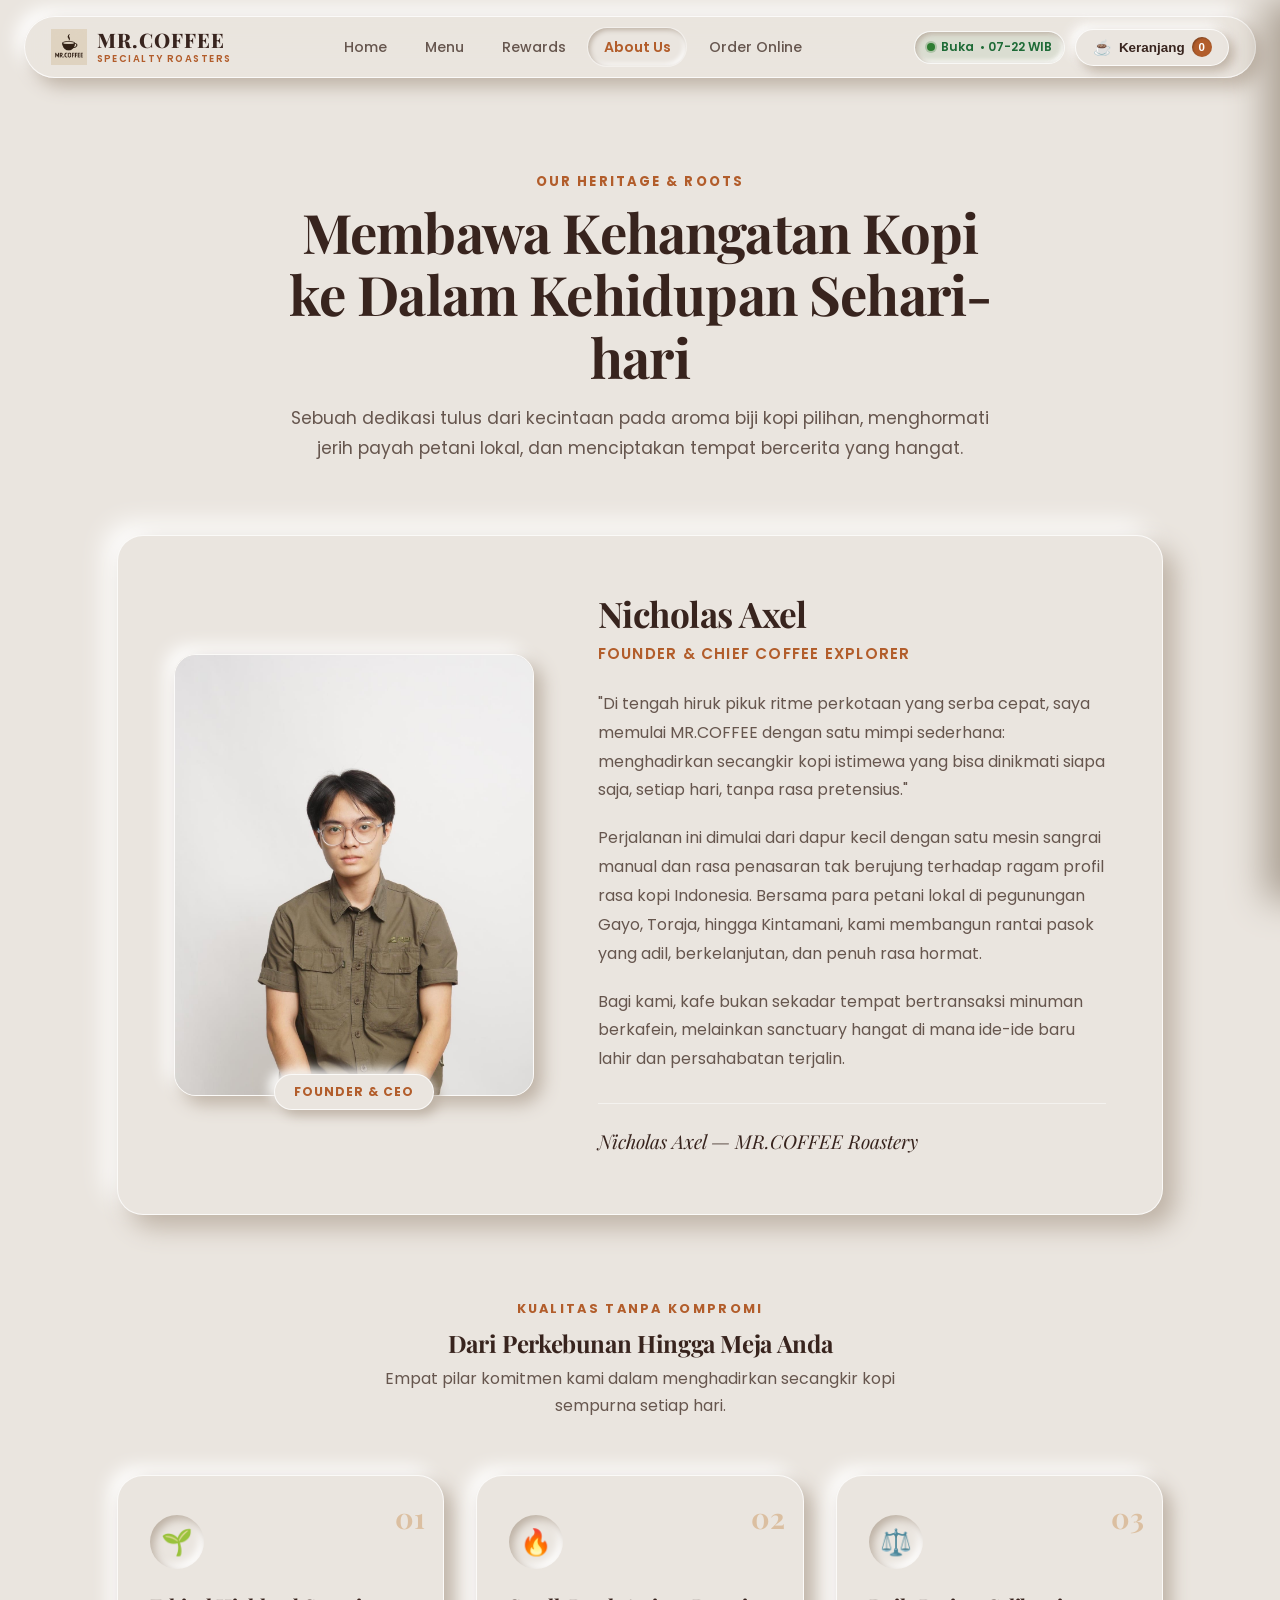
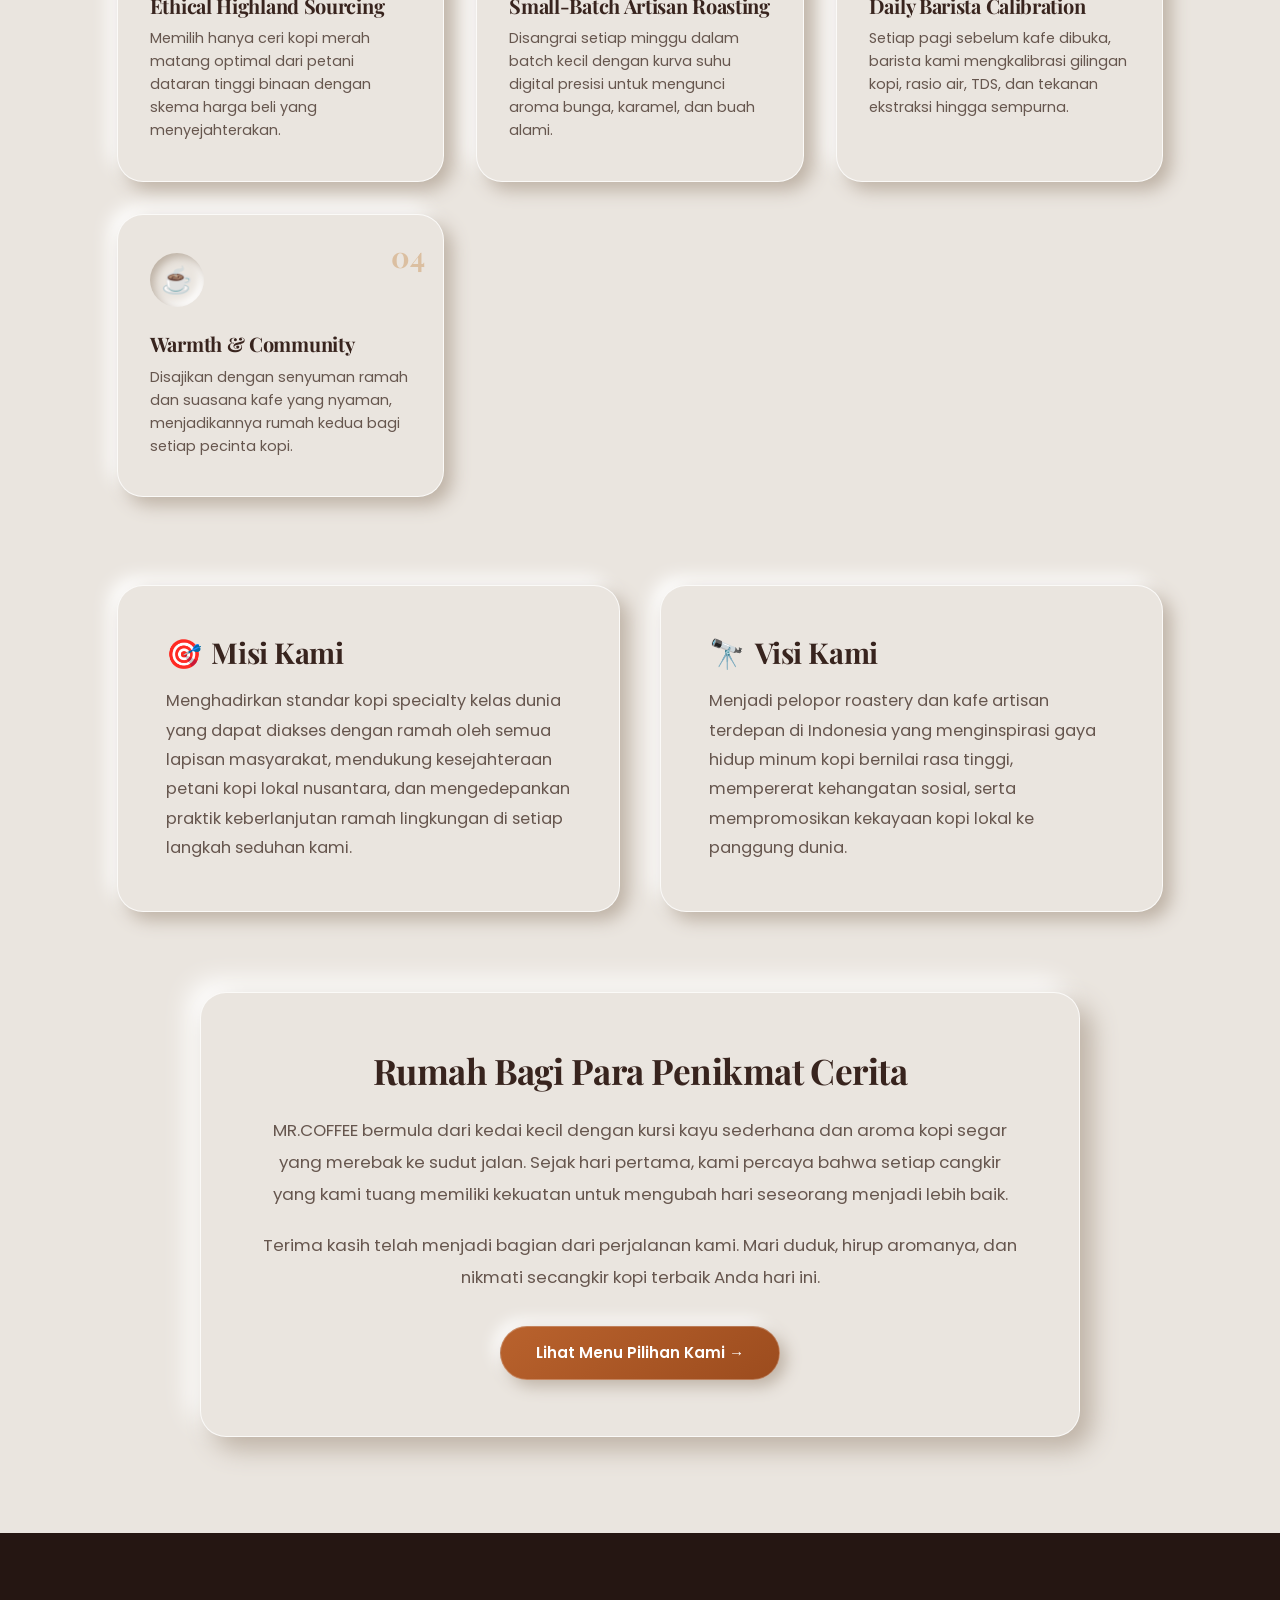
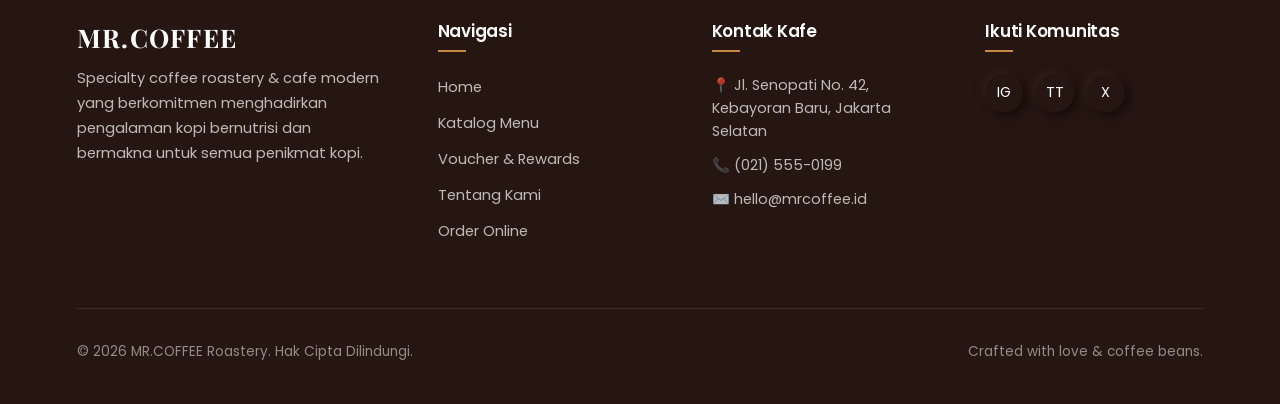
==== commit ed9569fc: "fix: resolve mobile navbar overflow, truncated cart button, and overlapping hero badge" ====
--- a/pages/about.html
+++ b/pages/about.html
@@ -43,7 +43,8 @@
             <div class="nav-actions">
                 <div class="store-status-badge"></div>
                 <button class="cart-trigger-btn" aria-label="Lihat Keranjang">
-                    <span>☕ Keranjang</span>
+                    <span class="cart-btn-icon">☕</span>
+                    <span class="cart-btn-text">Keranjang</span>
                     <span class="cart-badge">0</span>
                 </button>
                 <button class="hamburger" aria-label="Toggle Menu">
--- a/css/style.css
+++ b/css/style.css
@@ -110,33 +110,36 @@
 }
 
 .navbar {
+    position: relative;
     pointer-events: auto;
     display: flex;
     justify-content: space-between;
     align-items: center;
-    padding: 0.75rem 2rem;
-    background: rgba(234, 229, 223, 0.92);
+    gap: 1.2rem;
+    padding: 0.65rem 1.6rem;
+    background: rgba(234, 229, 223, 0.94);
     backdrop-filter: blur(14px);
     -webkit-backdrop-filter: blur(14px);
     box-shadow: var(--nm-flat);
     border-radius: var(--radius-pill);
     border: var(--border-bevel);
     width: 100%;
-    max-width: 1200px;
+    max-width: 1240px;
     transition: var(--transition-smooth);
 }
 
 .navbar.scrolled {
-    padding: 0.65rem 1.8rem;
+    padding: 0.55rem 1.5rem;
     box-shadow: var(--nm-flat-lg);
 }
 
 .logo {
     display: flex;
     align-items: center;
-    gap: 12px;
+    gap: 10px;
     cursor: pointer;
     transition: transform 0.3s ease;
+    flex-shrink: 0;
 }
 
 .logo:hover {
@@ -144,7 +147,7 @@
 }
 
 .logo img {
-    height: 38px;
+    height: 36px;
     width: auto;
     object-fit: contain;
     mix-blend-mode: multiply;
@@ -156,16 +159,17 @@
 }
 
 .logo h1 {
-    font-size: 1.35rem;
+    font-size: 1.25rem;
     font-weight: 800;
     letter-spacing: 0.05em;
     color: var(--primary-color);
     margin: 0;
+    line-height: 1.15;
 }
 
 .logo-tagline {
-    font-size: 0.62rem;
-    letter-spacing: 0.16em;
+    font-size: 0.6rem;
+    letter-spacing: 0.15em;
     text-transform: uppercase;
     color: var(--accent-color);
     font-weight: 600;
@@ -174,18 +178,21 @@
 .nav-links {
     display: flex;
     list-style: none;
-    gap: 0.6rem;
-    align-items: center;
+    gap: 0.35rem;
+    align-items: center;
+    flex-shrink: 0;
 }
 
 .nav-links a {
     color: var(--text-muted);
     font-weight: 500;
-    font-size: 0.92rem;
-    padding: 0.5rem 1.15rem;
+    font-size: 0.88rem;
+    padding: 0.45rem 0.95rem;
     border-radius: var(--radius-pill);
     transition: var(--transition-smooth);
     border: 1px solid transparent;
+    white-space: nowrap;
+    display: inline-block;
 }
 
 .nav-links a:hover {
@@ -205,29 +212,42 @@
 .nav-actions {
     display: flex;
     align-items: center;
-    gap: 0.9rem;
+    gap: 0.65rem;
+    flex-shrink: 0;
 }
 
 /* Nav Cart Button */
 .cart-trigger-btn {
-    display: flex;
-    align-items: center;
-    gap: 9px;
-    background: var(--nm-surface);
-    color: var(--primary-color);
-    border: var(--border-bevel);
-    padding: 0.55rem 1.25rem;
+    display: inline-flex;
+    align-items: center;
+    gap: 7px;
+    background: var(--nm-surface);
+    color: var(--primary-color);
+    border: var(--border-bevel);
+    padding: 0.48rem 1.05rem;
     border-radius: var(--radius-pill);
     font-weight: 600;
-    font-size: 0.88rem;
+    font-size: 0.84rem;
     cursor: pointer;
     box-shadow: var(--nm-flat-sm);
     transition: var(--transition-smooth);
+    white-space: nowrap;
+    flex-shrink: 0;
+}
+
+.cart-btn-icon {
+    font-size: 0.95rem;
+    line-height: 1;
+}
+
+.cart-btn-text {
+    display: inline;
 }
 
 .cart-trigger-btn:hover {
     box-shadow: var(--nm-hover);
     color: var(--accent-color);
+
     transform: translateY(-2px);
 }
 
@@ -361,18 +381,20 @@
     display: inline-flex;
     align-items: center;
     justify-content: center;
-    gap: 6px;
-    background: var(--nm-surface);
-    color: var(--accent-color);
-    border: var(--border-bevel);
-    padding: 0.65rem 1.25rem;
+    gap: 5px;
+    background: var(--nm-surface);
+    color: var(--accent-color);
+    border: var(--border-bevel);
+    padding: 0.42rem 0.95rem;
     border-radius: var(--radius-pill);
-    font-size: 0.86rem;
+    font-size: 0.82rem;
     font-weight: 600;
     cursor: pointer;
     box-shadow: var(--nm-flat-sm);
     transition: var(--transition-smooth);
-    width: 100%;
+    width: auto;
+    white-space: nowrap;
+    flex-shrink: 0;
 }
 
 .btn-quick-add:hover {
@@ -835,16 +857,18 @@
     align-items: center;
     justify-content: space-between;
     margin-top: auto;
-    padding-top: 1rem;
+    padding-top: 0.85rem;
     border-top: 1px solid rgba(255, 255, 255, 0.5);
-    gap: 12px;
+    gap: 8px;
 }
 
 .product-card .price {
     color: var(--accent-color);
     font-weight: 700;
-    font-size: 1.18rem;
+    font-size: 1.05rem;
     font-family: var(--font-sans);
+    white-space: nowrap;
+    flex-shrink: 0;
 }
 
 /* ==========================================================================
@@ -1533,7 +1557,7 @@
     }
 }
 
-@media screen and (max-width: 768px) {
+@media screen and (max-width: 992px) {
     header {
         top: 0.6rem;
         padding: 0 0.8rem;
@@ -1541,25 +1565,29 @@
 
     .navbar {
         width: 100%;
-        border-radius: var(--radius-md);
-        padding: 0.7rem 1.2rem;
+        border-radius: var(--radius-pill);
+        padding: 0.55rem 1.1rem;
+        gap: 0.6rem;
     }
 
     .nav-links {
         display: none;
         position: absolute;
-        top: 100%;
+        top: calc(100% + 8px);
         left: 0;
         width: 100%;
-        background: var(--nm-surface);
-        box-shadow: var(--nm-flat-lg);
-        border-radius: var(--radius-md);
-        margin-top: 8px;
-        padding: 1.5rem;
+        background: rgba(234, 229, 223, 0.98);
+        backdrop-filter: blur(16px);
+        -webkit-backdrop-filter: blur(16px);
+        box-shadow: 0 16px 36px rgba(56, 36, 30, 0.22);
+        border-radius: var(--radius-lg);
+        margin-top: 0;
+        padding: 1.25rem;
         flex-direction: column;
         align-items: stretch;
-        gap: 0.8rem;
+        gap: 0.6rem;
         border: var(--border-bevel);
+        z-index: 1001;
     }
     
     .nav-links.active {
@@ -1568,6 +1596,16 @@
     
     .hamburger {
         display: flex;
+        align-items: center;
+        justify-content: center;
+        width: 36px;
+        height: 36px;
+        padding: 6px;
+        border-radius: var(--radius-sm);
+        background: var(--nm-surface);
+        border: var(--border-bevel);
+        box-shadow: var(--nm-flat-sm);
+        flex-shrink: 0;
     }
     
     .reward-card {
@@ -1598,6 +1636,195 @@
     
     .cart-drawer {
         max-width: 100%;
+    }
+}
+
+@media screen and (max-width: 768px) {
+    header {
+        top: 0.45rem;
+        padding: 0 0.6rem;
+    }
+
+    .navbar {
+        padding: 0.42rem 0.75rem;
+        gap: 6px;
+    }
+
+    .logo {
+        gap: 7px;
+    }
+
+    .logo img {
+        height: 28px;
+        width: auto;
+    }
+
+    .logo h1 {
+        font-size: 1.05rem;
+        letter-spacing: 0.02em;
+    }
+
+    .logo-tagline {
+        display: none;
+    }
+
+    .nav-actions {
+        gap: 5px;
+    }
+
+    .store-status-badge {
+        padding: 0.28rem 0.55rem;
+        font-size: 0.72rem;
+        gap: 4px;
+        height: 32px;
+    }
+
+    .cart-btn-text {
+        display: none;
+    }
+
+    .cart-trigger-btn {
+        padding: 0.35rem 0.65rem;
+        gap: 4px;
+        height: 34px;
+        font-size: 0.92rem;
+        border-radius: var(--radius-pill);
+    }
+
+    .cart-badge {
+        min-width: 17px;
+        height: 17px;
+        font-size: 0.68rem;
+        padding: 0 4px;
+    }
+
+    .hamburger {
+        width: 34px;
+        height: 34px;
+        padding: 5px;
+    }
+
+    .hamburger span {
+        width: 18px;
+        height: 2px;
+    }
+
+    /* Fix Hero section and floating badges on mobile */
+    .hero-section {
+        padding: 6.8rem 5% 4rem;
+    }
+
+    .hero-visual {
+        overflow: visible;
+        padding: 0 5px;
+    }
+
+    .floating-glass-badge {
+        padding: 0.5rem 0.85rem;
+        gap: 8px;
+        z-index: 4;
+    }
+
+    .floating-glass-badge h5 {
+        font-size: 0.78rem;
+    }
+
+    .floating-glass-badge p {
+        font-size: 0.68rem;
+    }
+
+    .floating-glass-badge.top-badge {
+        top: 10px;
+        left: 10px;
+    }
+
+    .floating-glass-badge.bottom-badge {
+        bottom: 10px;
+        right: 10px;
+    }
+}
+
+@media screen and (max-width: 600px) {
+    .product-grid {
+        gap: 1.25rem;
+    }
+
+    .product-card {
+        padding: 1rem;
+    }
+
+    .hero-title {
+        font-size: 2.2rem;
+    }
+
+    .hero-btns {
+        flex-direction: column;
+        width: 100%;
+        gap: 10px;
+    }
+
+    .hero-btns .btn-primary,
+    .hero-btns .btn-secondary {
+        width: 100%;
+        text-align: center;
+        justify-content: center;
+    }
+
+    .hero-metrics {
+        gap: 1.2rem;
+        flex-wrap: wrap;
+    }
+
+    .metric-item {
+        flex: 1;
+        min-width: 80px;
+    }
+
+    .section-title {
+        font-size: 1.85rem;
+    }
+
+    .products,
+    .about-brief,
+    .special-reward,
+    .ceo-section,
+    .testimonial-section,
+    .newsletter-section {
+        padding: 4.5rem 5% !important;
+    }
+}
+
+@media screen and (max-width: 400px) {
+    header {
+        padding: 0 0.4rem;
+    }
+
+    .navbar {
+        padding: 0.38rem 0.55rem;
+        gap: 4px;
+    }
+
+    .logo h1 {
+        font-size: 0.95rem;
+    }
+
+    .logo img {
+        height: 25px;
+    }
+
+    .store-status-badge {
+        padding: 0.25rem 0.45rem;
+        font-size: 0.68rem;
+    }
+
+    .cart-trigger-btn {
+        padding: 0.3rem 0.52rem;
+    }
+
+    .hamburger {
+        width: 32px;
+        height: 32px;
+        padding: 4px;
     }
 }
 
@@ -1607,15 +1834,17 @@
 .store-status-badge {
     display: inline-flex;
     align-items: center;
-    gap: 7px;
-    padding: 0.4rem 0.95rem;
+    gap: 6px;
+    padding: 0.35rem 0.75rem;
     border-radius: var(--radius-pill);
-    font-size: 0.78rem;
+    font-size: 0.76rem;
     font-weight: 600;
     white-space: nowrap;
     border: var(--border-bevel);
     box-shadow: var(--nm-inset-sm);
     transition: var(--transition-smooth);
+    flex-shrink: 0;
+    cursor: help;
 }
 
 .store-status-badge.open {
@@ -1651,16 +1880,13 @@
     50% { transform: scale(1.35); opacity: 0.65; }
 }
 
-@media (max-width: 900px) {
-    .store-status-badge {
-        font-size: 0.72rem;
-        padding: 0.3rem 0.7rem;
-    }
-}
-
-@media (max-width: 680px) {
+.store-status-badge span.badge-long-text {
+    display: none;
+}
+
+@media (min-width: 1240px) {
     .store-status-badge span.badge-long-text {
-        display: none;
+        display: inline;
     }
 }
 
@@ -1987,6 +2213,218 @@
     box-shadow: var(--nm-hover);
 }
 
+/* Drag handle for mobile bottom sheet */
+.pos-drag-handle {
+    display: none;
+    width: 44px;
+    height: 5px;
+    background: rgba(56, 36, 30, 0.22);
+    border-radius: var(--radius-pill);
+    margin: 10px auto 4px;
+    flex-shrink: 0;
+}
+
+/* Chagee-Style Size & Milk 2x2 Grid */
+.pos-size-milk-grid {
+    display: grid;
+    grid-template-columns: repeat(2, 1fr);
+    gap: 10px;
+}
+
+.pos-size-milk-card {
+    background: var(--nm-surface);
+    border: var(--border-bevel);
+    border-radius: var(--radius-md);
+    box-shadow: var(--nm-flat-sm);
+    padding: 0.85rem 0.95rem;
+    cursor: pointer;
+    transition: var(--transition-smooth);
+    display: flex;
+    flex-direction: column;
+    justify-content: space-between;
+    gap: 6px;
+    user-select: none;
+    position: relative;
+    border: 1.5px solid transparent;
+}
+
+.pos-size-milk-card:hover {
+    box-shadow: var(--nm-hover);
+    transform: translateY(-2px);
+}
+
+.pos-size-milk-card.active {
+    box-shadow: var(--nm-inset-sm);
+    border-color: var(--accent-color);
+    background: rgba(178, 93, 43, 0.05);
+}
+
+.pos-size-card-header {
+    display: flex;
+    align-items: center;
+    justify-content: space-between;
+    gap: 6px;
+}
+
+.pos-size-name {
+    font-size: 0.88rem;
+    font-weight: 700;
+    color: var(--primary-color);
+}
+
+.pos-milk-name {
+    font-size: 0.78rem;
+    color: var(--text-muted);
+    line-height: 1.3;
+}
+
+.pos-size-milk-card.active .pos-size-name {
+    color: var(--accent-color);
+}
+
+.pos-size-price-tag {
+    font-size: 0.76rem;
+    font-weight: 700;
+    color: var(--accent-color);
+    background: rgba(178, 93, 43, 0.1);
+    padding: 2px 7px;
+    border-radius: var(--radius-pill);
+    display: inline-block;
+    align-self: flex-start;
+}
+
+/* Mobile Floating Cart Action Pill Bar */
+.mobile-floating-cart-bar {
+    display: none;
+    position: fixed;
+    bottom: max(14px, env(safe-area-inset-bottom));
+    left: 14px;
+    right: 14px;
+    z-index: 990;
+    background: rgba(234, 229, 223, 0.96);
+    backdrop-filter: blur(14px);
+    -webkit-backdrop-filter: blur(14px);
+    border: var(--border-bevel);
+    border-radius: var(--radius-pill);
+    box-shadow: 0 10px 28px rgba(56, 36, 30, 0.22), var(--nm-flat-sm);
+    padding: 0.75rem 1.2rem;
+    align-items: center;
+    justify-content: space-between;
+    cursor: pointer;
+    transition: transform 0.3s cubic-bezier(0.16, 1, 0.3, 1), opacity 0.3s ease;
+    animation: floatingCartSlideUp 0.35s cubic-bezier(0.16, 1, 0.3, 1);
+}
+
+@keyframes floatingCartSlideUp {
+    from { transform: translateY(40px); opacity: 0; }
+    to { transform: translateY(0); opacity: 1; }
+}
+
+.floating-cart-left {
+    display: flex;
+    align-items: center;
+    gap: 10px;
+}
+
+.floating-cart-icon {
+    font-size: 1.25rem;
+    background: var(--nm-surface);
+    box-shadow: var(--nm-flat-sm);
+    width: 36px;
+    height: 36px;
+    border-radius: 50%;
+    display: flex;
+    align-items: center;
+    justify-content: center;
+}
+
+.floating-cart-text {
+    display: flex;
+    flex-direction: column;
+    text-align: left;
+}
+
+.floating-cart-count {
+    font-size: 0.88rem;
+    font-weight: 700;
+    color: var(--primary-color);
+}
+
+.floating-cart-price {
+    font-size: 0.8rem;
+    color: var(--accent-color);
+    font-weight: 600;
+}
+
+.floating-cart-cta {
+    display: flex;
+    align-items: center;
+    gap: 6px;
+    background: linear-gradient(135deg, var(--accent-color), var(--accent-hover));
+    color: #ffffff;
+    padding: 0.5rem 1rem;
+    border-radius: var(--radius-pill);
+    font-size: 0.82rem;
+    font-weight: 600;
+    box-shadow: var(--nm-flat-sm);
+}
+
+/* Mobile Responsive Optimization System */
+@media screen and (max-width: 768px) {
+    /* Prevent iOS Safari auto-zoom on input focus */
+    input, select, textarea {
+        font-size: 16px !important;
+    }
+    
+    .mobile-floating-cart-bar.visible {
+        display: flex;
+    }
+}
+
+@media screen and (max-width: 680px) {
+    .pos-modal-backdrop {
+        align-items: flex-end;
+        padding: 0;
+    }
+
+    .pos-modal {
+        width: 100%;
+        max-width: 100%;
+        border-radius: 24px 24px 0 0;
+        max-height: 88vh;
+        transform: translateY(100%);
+        border-bottom: none;
+    }
+
+    .pos-modal-backdrop.active .pos-modal {
+        transform: translateY(0);
+    }
+
+    .pos-drag-handle {
+        display: block;
+    }
+
+    .pos-modal-header {
+        padding: 0.5rem 1.2rem 0.75rem;
+    }
+
+    .pos-modal-body {
+        padding: 1rem 1.2rem;
+        gap: 1rem;
+        -webkit-overflow-scrolling: touch;
+    }
+
+    .pos-modal-footer {
+        padding: 0.85rem 1.2rem;
+        padding-bottom: max(1rem, env(safe-area-inset-bottom));
+    }
+
+    .pos-add-to-order-btn {
+        padding: 0.85rem 1.1rem;
+        font-size: 0.88rem;
+    }
+}
+
 /* ==========================================================================
    CART ITEM OPTIONS & REORDER BANNER
    ========================================================================== */
